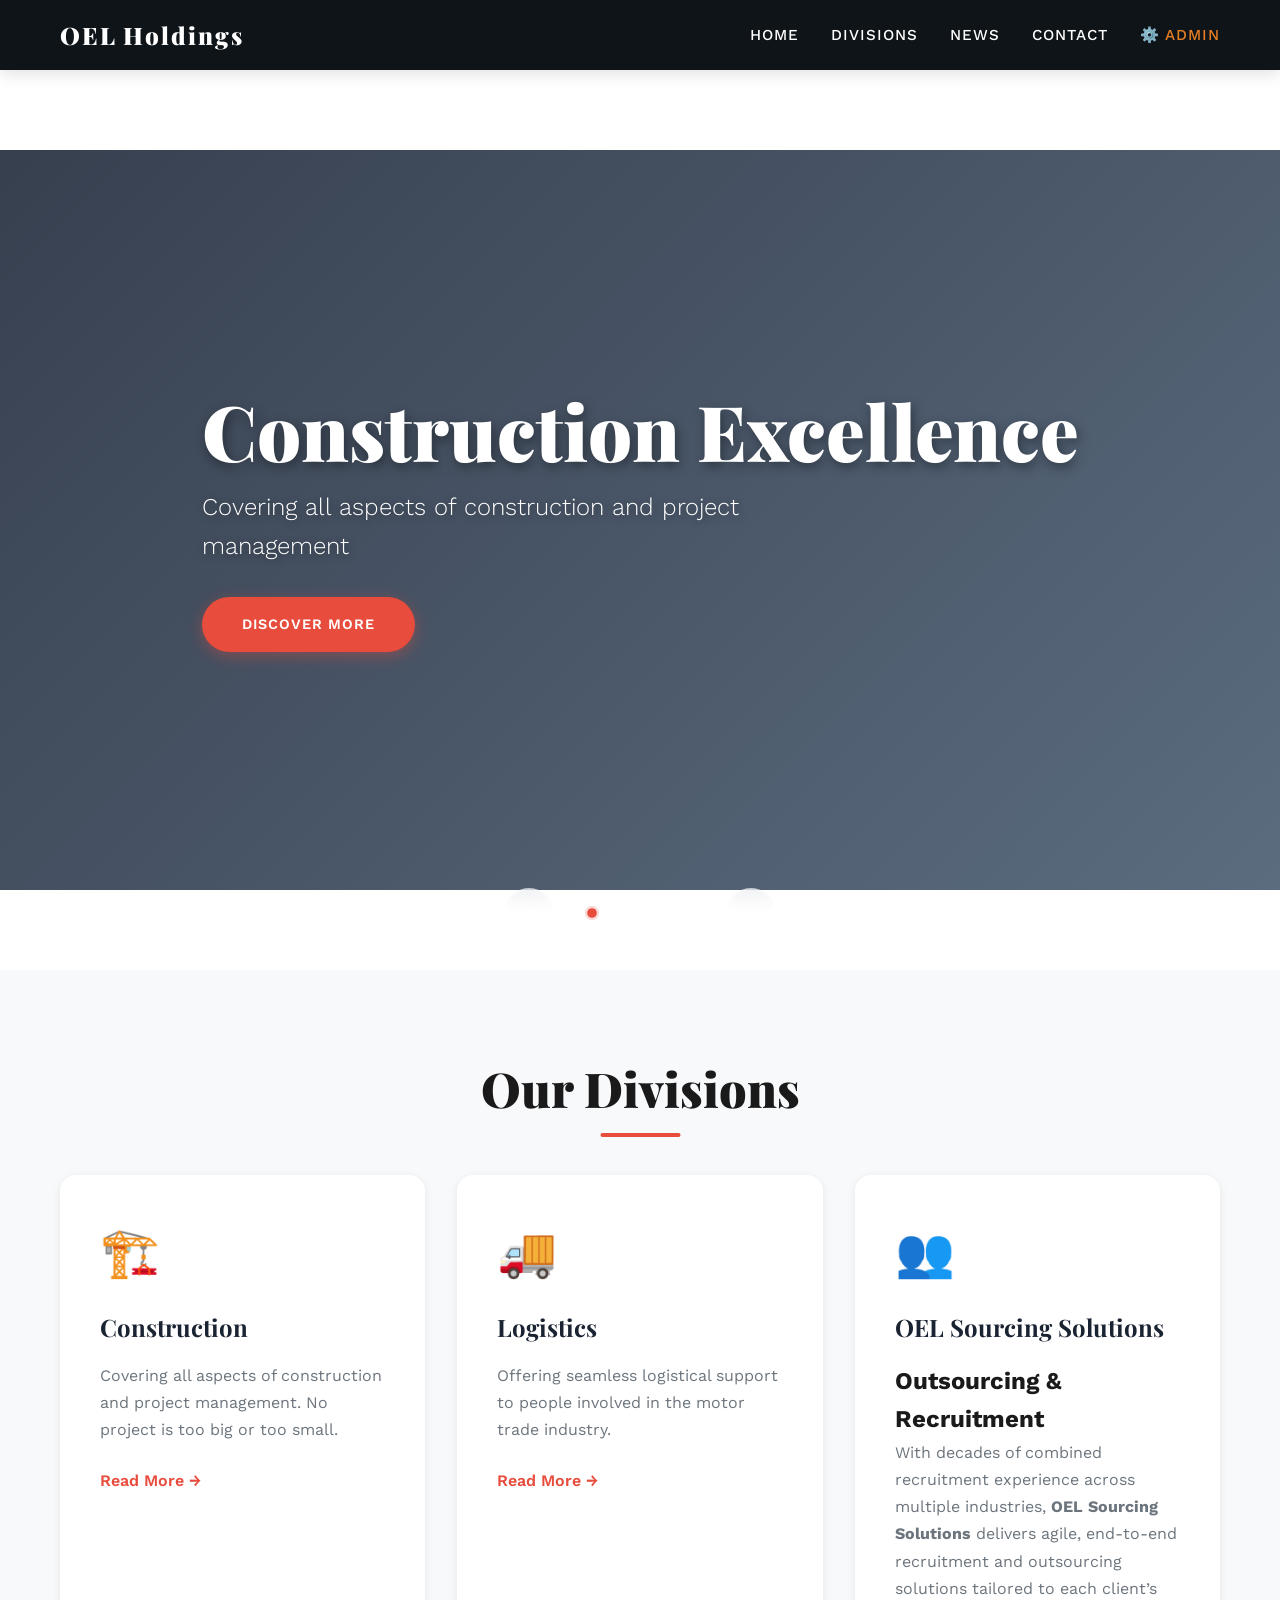
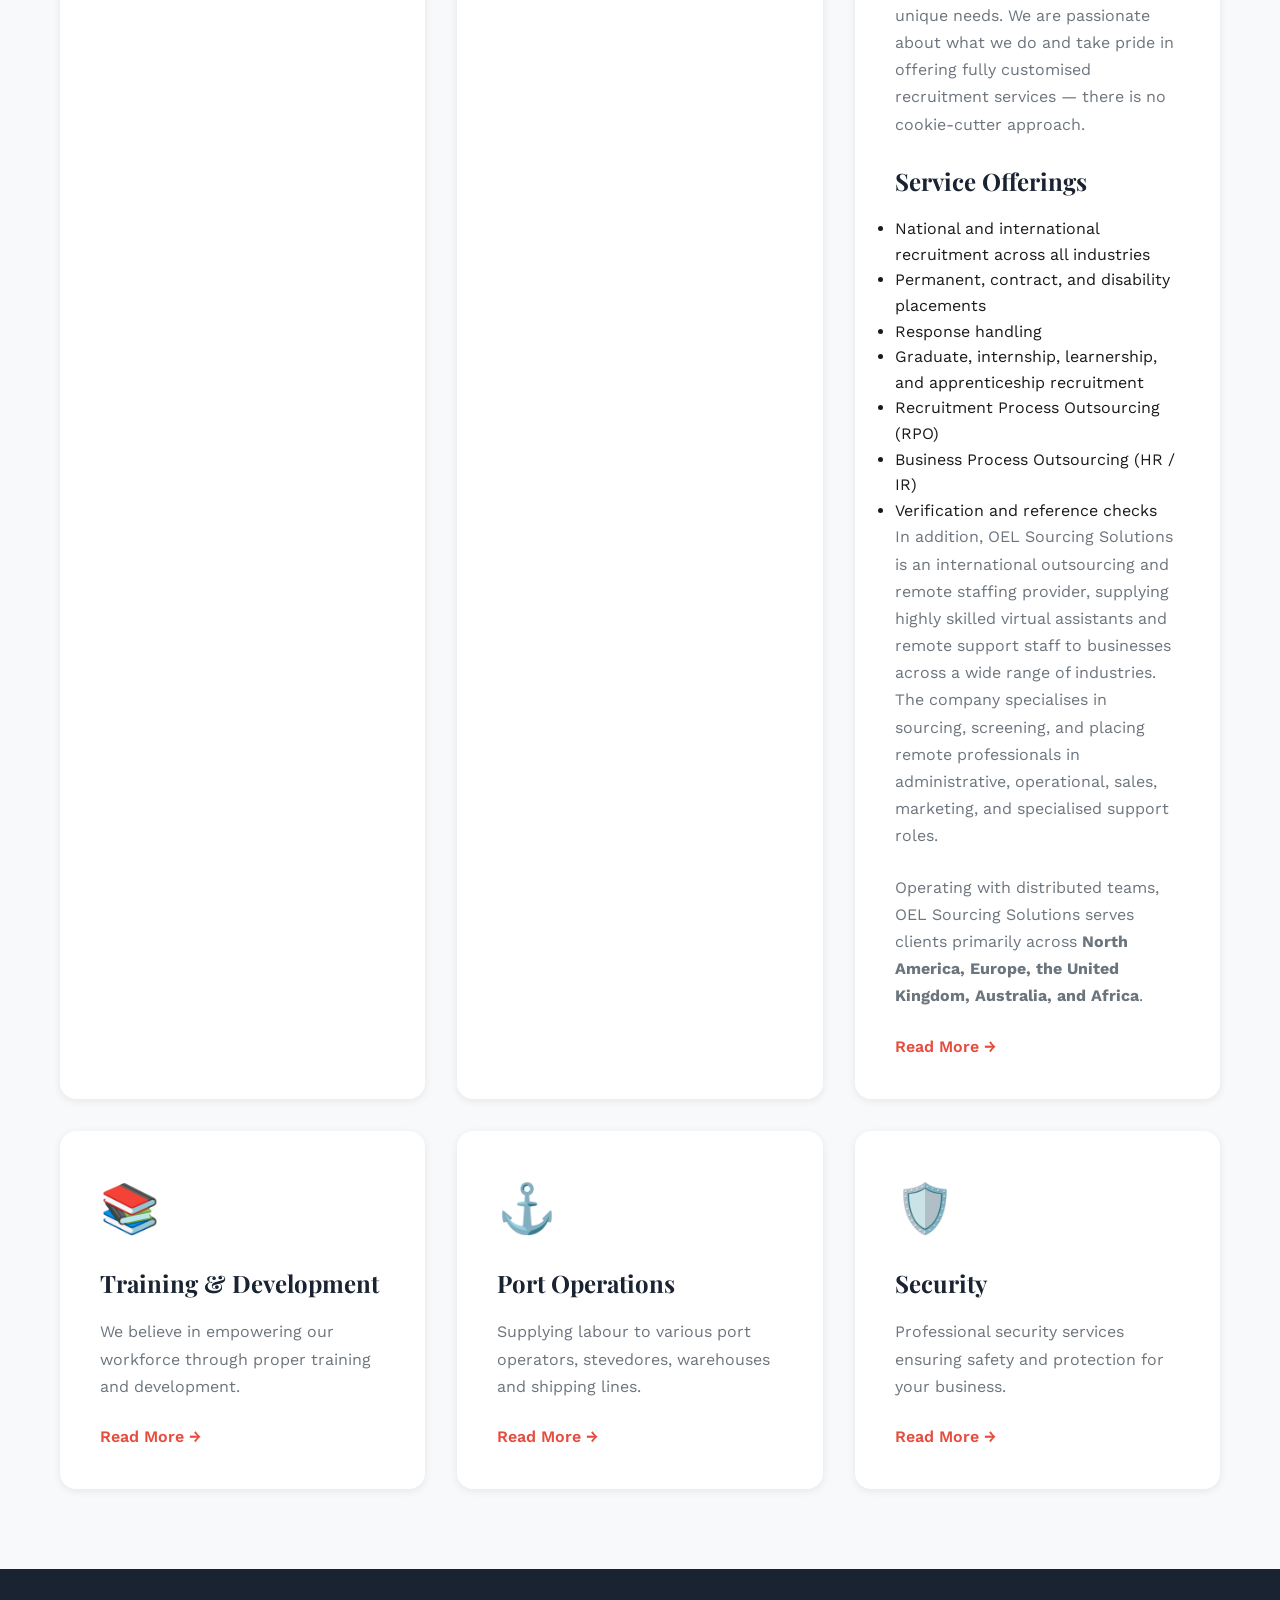
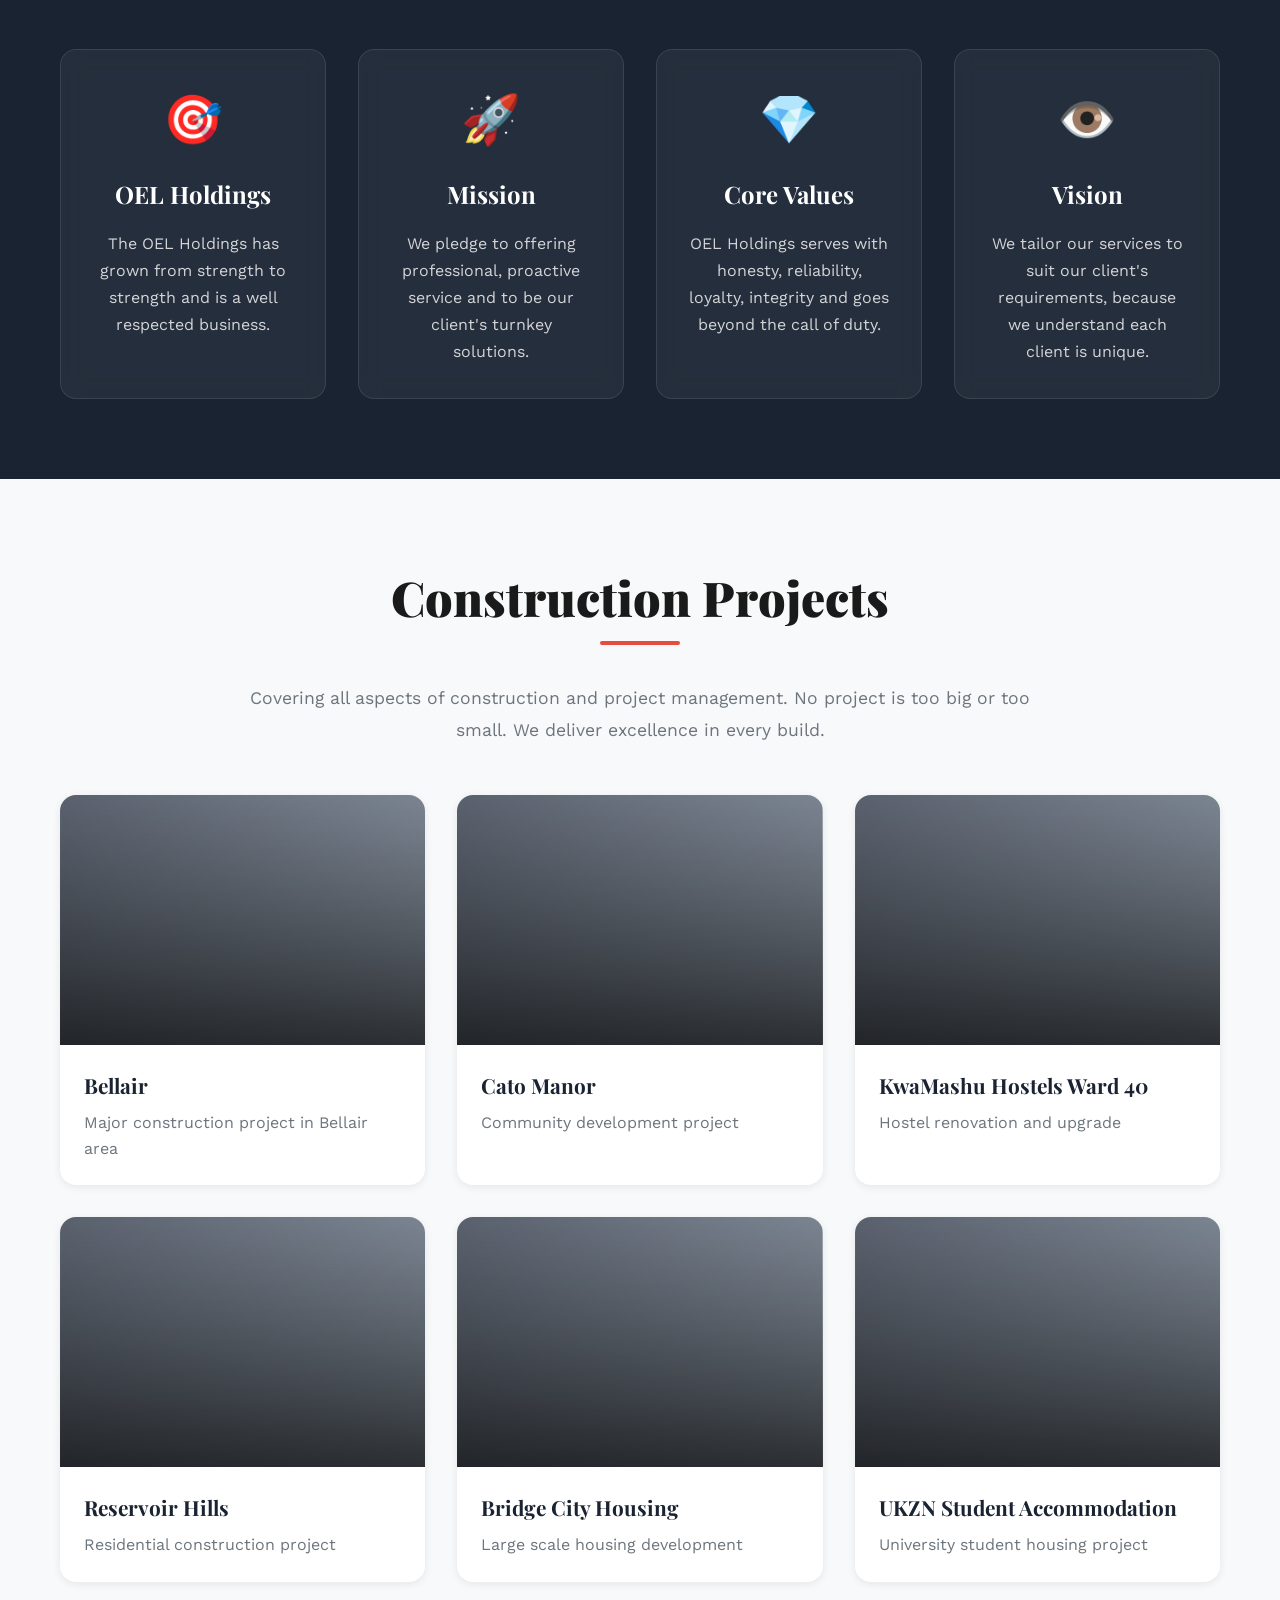
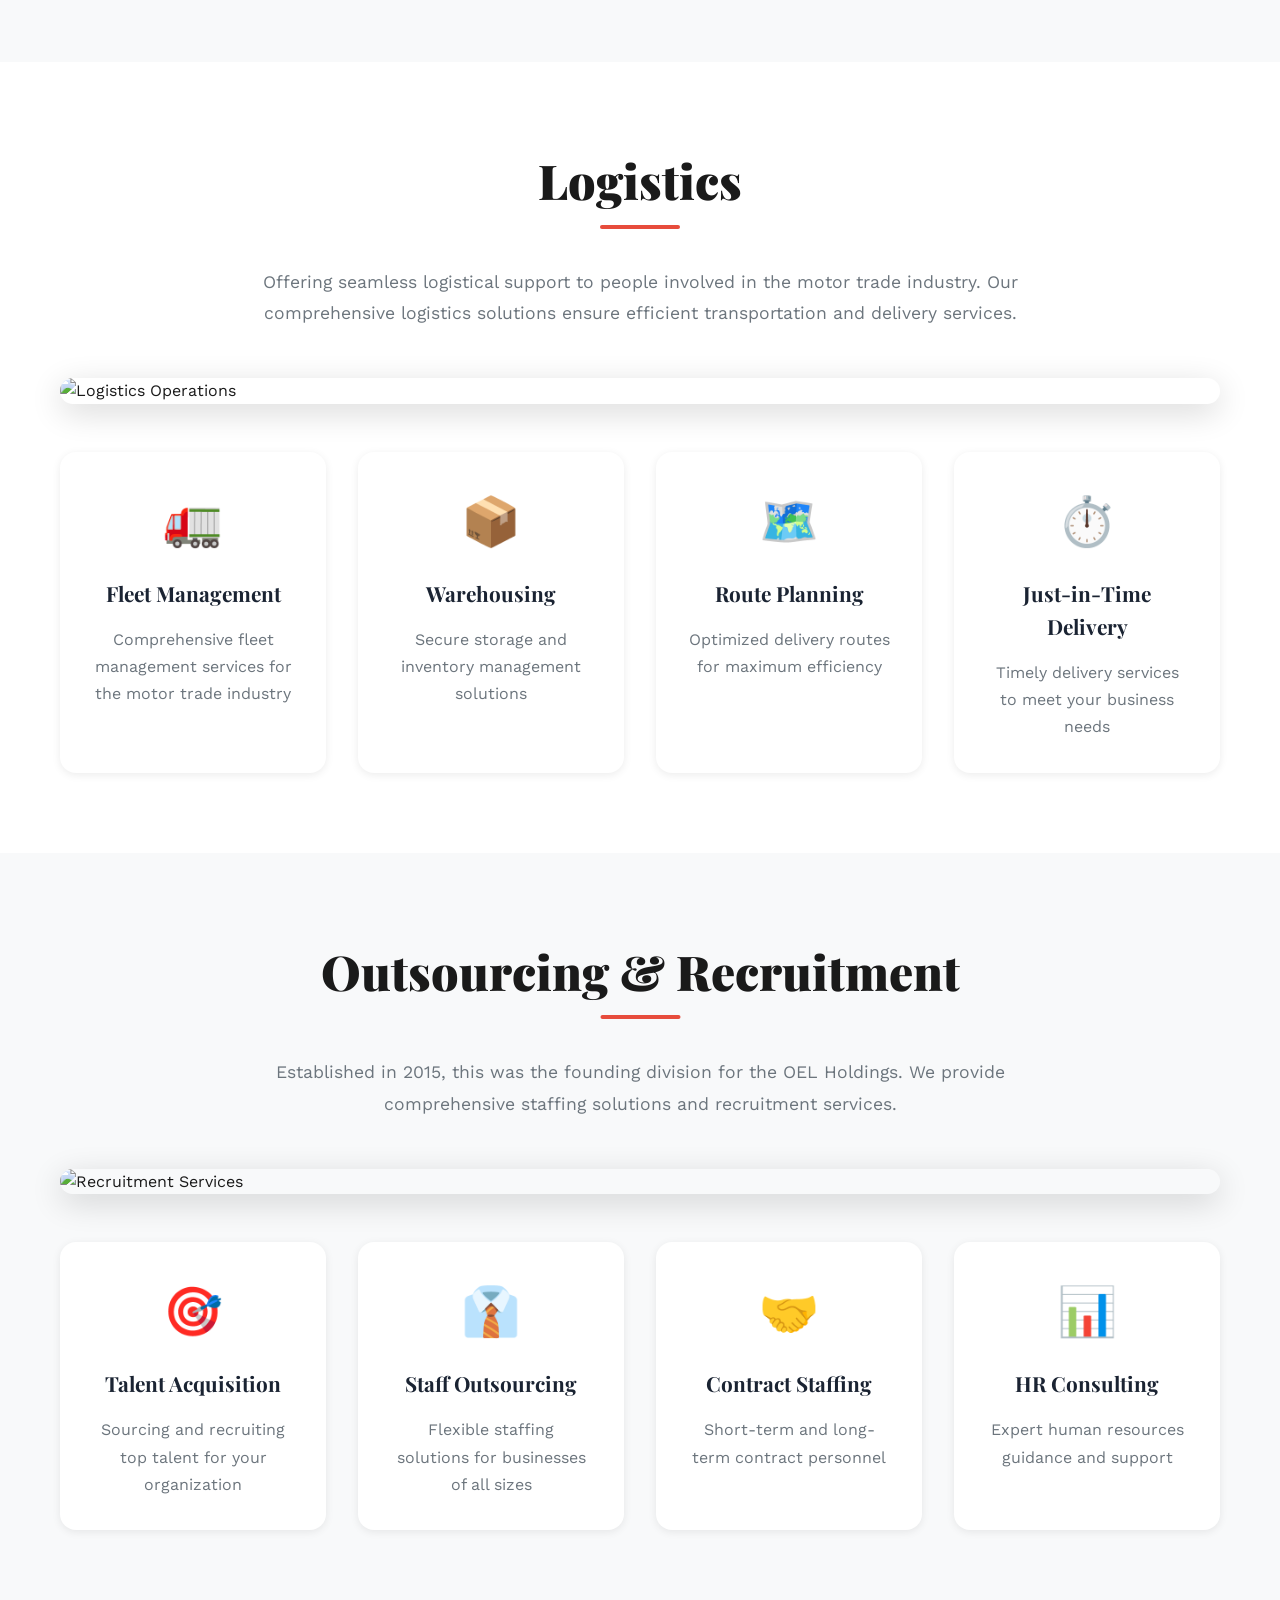
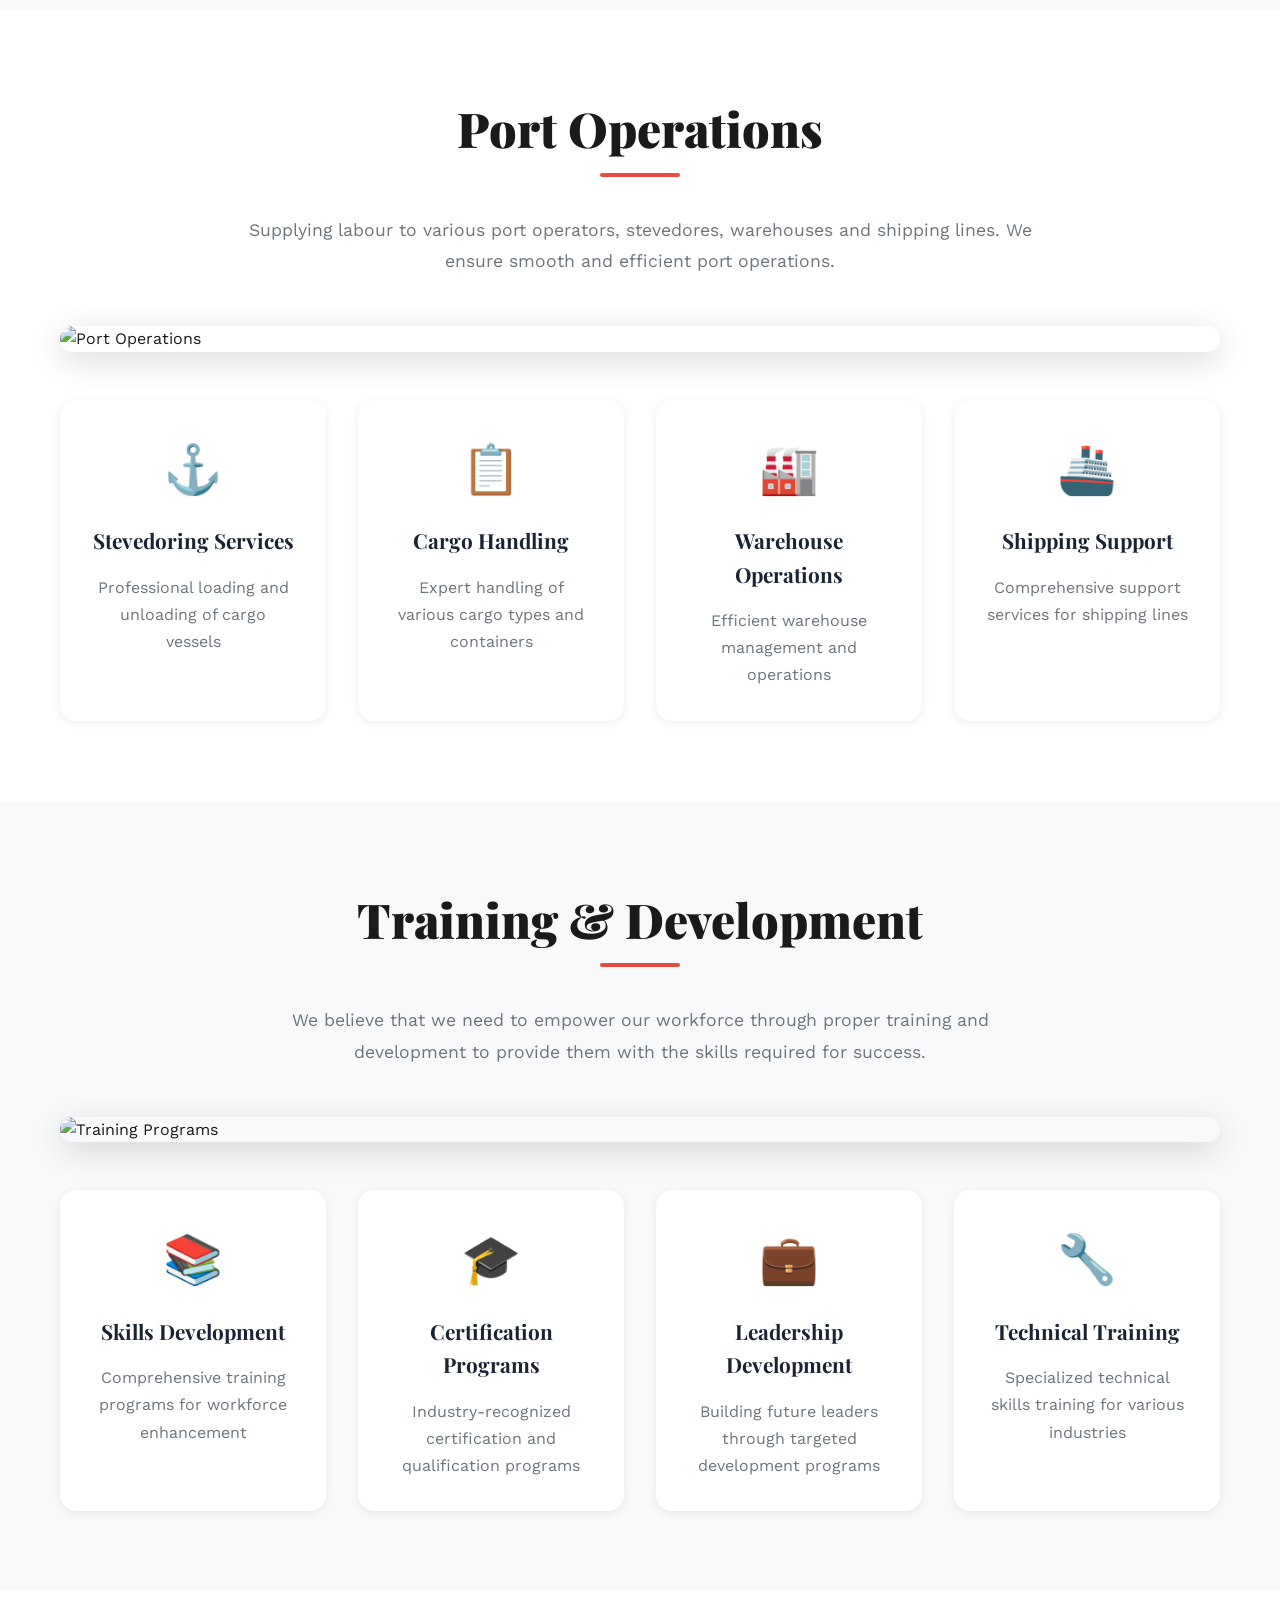
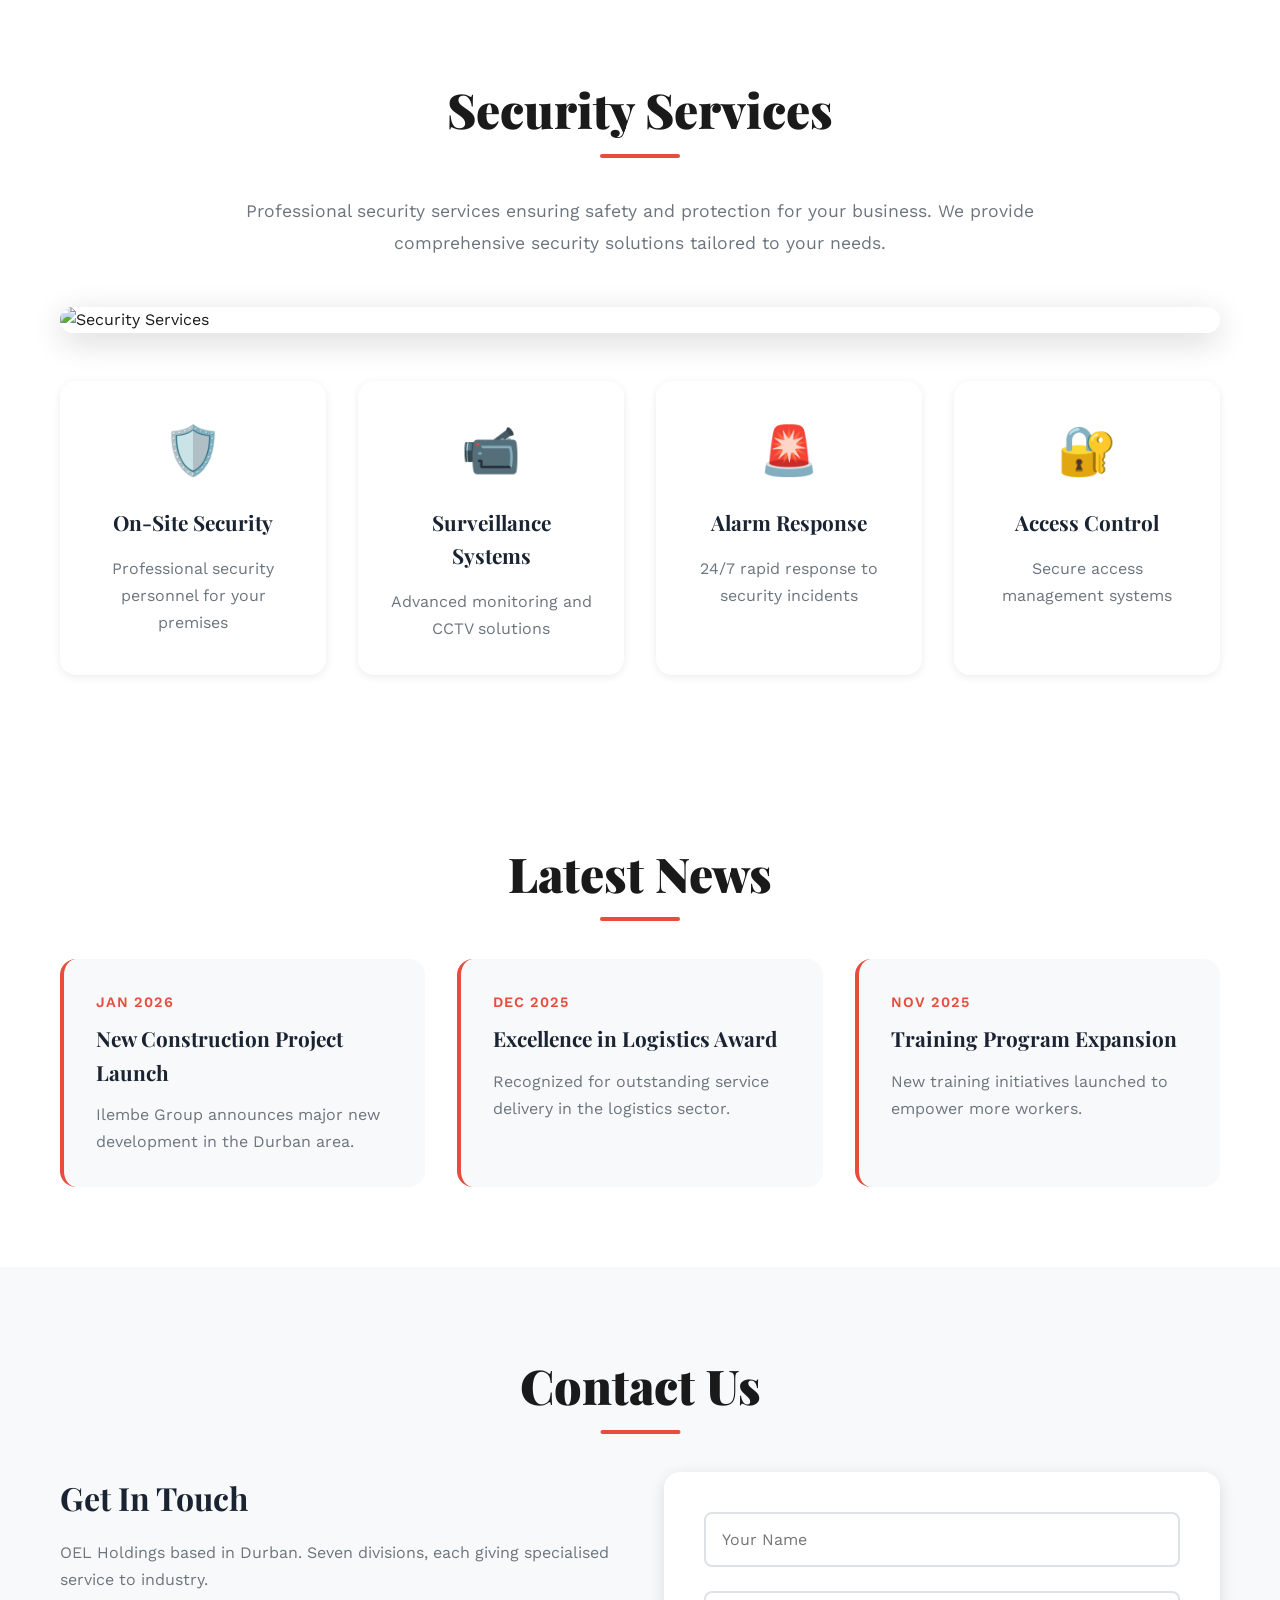
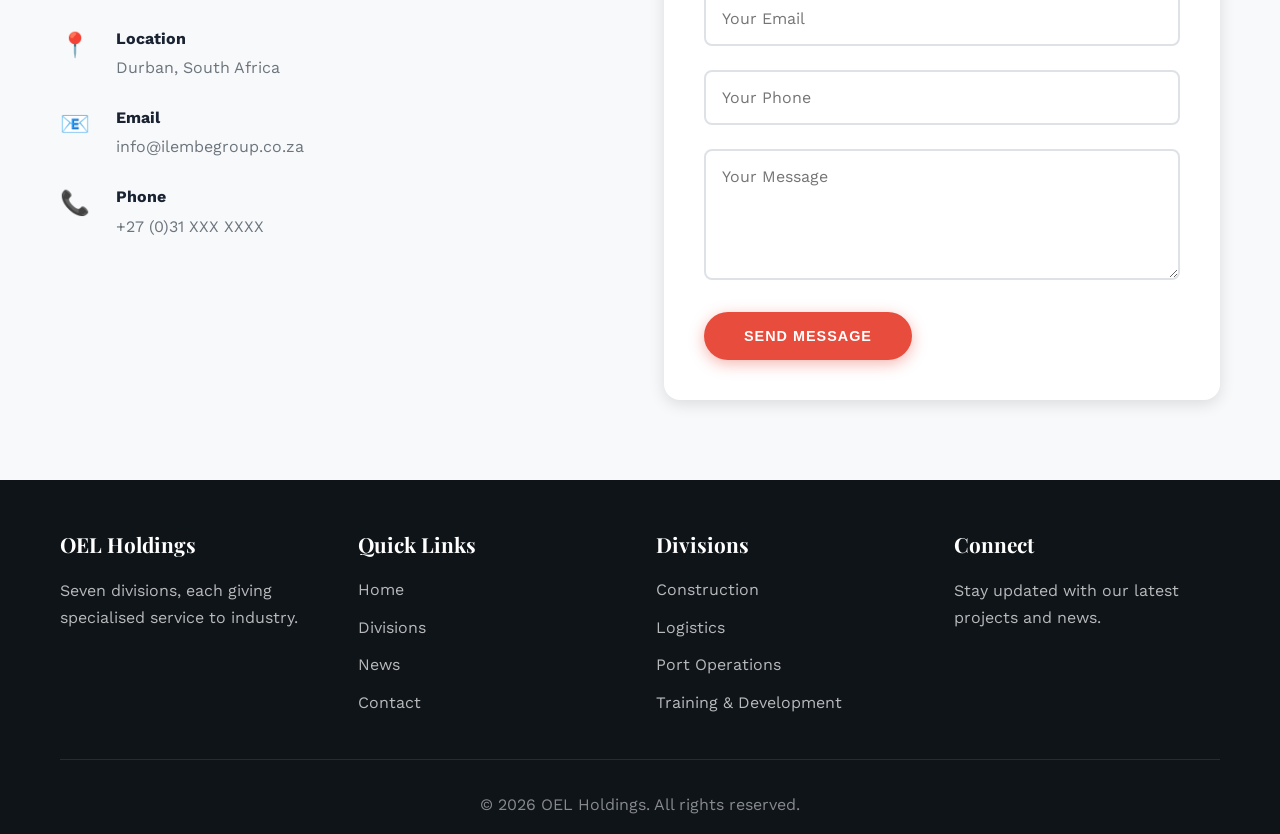
==== index.html @ 9a02918e "changes" ====
<!DOCTYPE html>
<html lang="en">
<head>
    <meta charset="UTF-8">
    <meta name="viewport" content="width=device-width, initial-scale=1.0">
    <title>OEL Holdings - OEL Sourcing Solutions, Logistics & More</title>
    <link rel="stylesheet" href="styles.css">
    <link rel="preconnect" href="https://fonts.googleapis.com">
    <link rel="preconnect" href="https://fonts.gstatic.com" crossorigin>
    <link href="https://fonts.googleapis.com/css2?family=Playfair+Display:wght@700;900&family=Work+Sans:wght@300;400;500;600&display=swap" rel="stylesheet">
</head>
<body>
    <!-- Navigation -->
    <nav class="navbar" id="navbar">
        <div class="container">
            <div class="nav-brand">
                <a href="#home">OEL Holdings</a>
            </div>
            <button class="nav-toggle" id="navToggle" aria-label="Toggle navigation">
                <span></span>
                <span></span>
                <span></span>
            </button>
            <ul class="nav-menu" id="navMenu">
                <li><a href="#home" class="nav-link">Home</a></li>
                <li class="dropdown">
                    <a href="#divisions" class="nav-link">Divisions</a>
                    <ul class="dropdown-menu">
                        <li><a href="#construction">Construction</a></li>
                        <li><a href="#logistics">Logistics</a></li>
                        <li><a href="#outsourcing">OEL Sourcing Solution</a></li>
                        <li><a href="#port-operations">Port Operations</a></li>
                        <li><a href="#training">Training & Development</a></li>
                        <li><a href="#security">Security</a></li>
                    </ul>
                </li>
                <li><a href="#news" class="nav-link">News</a></li>
                <li><a href="#contact" class="nav-link">Contact</a></li>
                <li><a href="#" class="nav-link admin-link" id="adminToggle">⚙️ Admin</a></li>
            </ul>
        </div>
    </nav>

    <!-- Hero Section with Slider -->
    <section class="hero" id="home">
        <div class="hero-slider">
			<div class="hero-slide" style="background: linear-gradient(135deg, rgba(13,71,161,0.85), rgba(21,101,192,0.75)), url('https://images.unsplash.com/photo-1454165804606-c3d57bc86b40?w=1920&q=80') center/cover;">
                <div class="container">
                    <div class="hero-content">
                        <h1 class="hero-title">OEL Sourcing Solutions</h1>
                        <p class="hero-subtitle">Delivers agile, end to end recruitment process</p>
                        <a href="#outsourcing" class="btn btn-primary">Discover More</a>
                    </div>
                </div>
            </div>
            <div class="hero-slide active" style="background: linear-gradient(135deg, rgba(20,30,48,0.85), rgba(36,59,85,0.75)), url('https://images.unsplash.com/photo-1504307651254-35680f356dfd?w=1920&q=80') center/cover;">
                <div class="container">
                    <div class="hero-content">
                        <h1 class="hero-title">Construction Excellence</h1>
                        <p class="hero-subtitle">Covering all aspects of construction and project management</p>
                        <a href="#construction" class="btn btn-primary">Discover More</a>
                    </div>
                </div>
            </div>
            <div class="hero-slide" style="background: linear-gradient(135deg, rgba(183,28,28,0.85), rgba(136,14,79,0.75)), url('https://images.unsplash.com/photo-1494412574643-ff11b0a5c1c3?w=1920&q=80') center/cover;">
                <div class="container">
                    <div class="hero-content">
                        <h1 class="hero-title">Logistics Solutions</h1>
                        <p class="hero-subtitle">Seamless logistical support for the motor trade industry</p>
                        <a href="#logistics" class="btn btn-primary">Discover More</a>
                    </div>
                </div>
            </div>
            <div class="hero-slide" style="background: linear-gradient(135deg, rgba(27,94,32,0.85), rgba(46,125,50,0.75)), url('https://images.unsplash.com/photo-1427504494785-3a9ca7044f45?w=1920&q=80') center/cover;">
                <div class="container">
                    <div class="hero-content">
                        <h1 class="hero-title">Training & Development</h1>
                        <p class="hero-subtitle">Empowering workforce through proper training and development</p>
                        <a href="#training" class="btn btn-primary">Discover More</a>
                    </div>
                </div>
            </div>
            <div class="hero-slide" style="background: linear-gradient(135deg, rgba(230,81,0,0.85), rgba(245,124,0,0.75)), url('https://images.unsplash.com/photo-1566404791232-af9fe0ae8f8b?w=1920&q=80') center/cover;">
                <div class="container">
                    <div class="hero-content">
                        <h1 class="hero-title">Port Operations</h1>
                        <p class="hero-subtitle">Supplying labour to port operators and stevedores</p>
                        <a href="#port-operations" class="btn btn-primary">Discover More</a>
                    </div>
                </div>
            </div>
        </div>
        <div class="slider-controls">
            <button class="slider-btn prev" aria-label="Previous slide">‹</button>
            <div class="slider-dots"></div>
            <button class="slider-btn next" aria-label="Next slide">›</button>
        </div>
    </section>

    <!-- Divisions Section -->
    <section class="divisions" id="divisions">
        <div class="container">
            <h2 class="section-title">Our Divisions</h2>
            <div class="divisions-grid">
                <div class="division-card" data-division="construction">
                    <div class="card-icon">🏗️</div>
                    <h3>Construction</h3>
                    <p>Covering all aspects of construction and project management. No project is too big or too small.</p>
                    <a href="#construction" class="card-link">Read More →</a>
                </div>
                <div class="division-card" data-division="logistics">
                    <div class="card-icon">🚚</div>
                    <h3>Logistics</h3>
                    <p>Offering seamless logistical support to people involved in the motor trade industry.</p>
                    <a href="#logistics" class="card-link">Read More →</a>
                </div>
                <div class="division-card" data-division="outsourcing">
                    <div class="card-icon">👥</div>
                    <h3>OEL Sourcing Solutions</h3>
                    <h2>Outsourcing & Recruitment</h2>
					
					<p>
						With decades of combined recruitment experience across multiple industries,
						<strong>OEL Sourcing Solutions</strong> delivers agile, end-to-end recruitment
						and outsourcing solutions tailored to each client’s unique needs.
						We are passionate about what we do and take pride in offering fully customised
						recruitment services — there is no cookie-cutter approach.
					</p>
					
					<h3>Service Offerings</h3>
					<ul>
						<li>National and international recruitment across all industries</li>
						<li>Permanent, contract, and disability placements</li>
						<li>Response handling</li>
						<li>Graduate, internship, learnership, and apprenticeship recruitment</li>
						<li>Recruitment Process Outsourcing (RPO)</li>
						<li>Business Process Outsourcing (HR / IR)</li>
						<li>Verification and reference checks</li>
					</ul>
					
					<p>
						In addition, OEL Sourcing Solutions is an international outsourcing and remote
						staffing provider, supplying highly skilled virtual assistants and remote
						support staff to businesses across a wide range of industries.
						The company specialises in sourcing, screening, and placing remote professionals
						in administrative, operational, sales, marketing, and specialised support roles.
					</p>
					
					<p>
						Operating with distributed teams, OEL Sourcing Solutions serves clients primarily
						across <strong>North America, Europe, the United Kingdom, Australia, and Africa</strong>.
					</p>
                    <a href="#outsourcing" class="card-link">Read More →</a>
                </div>
                <div class="division-card" data-division="training">
                    <div class="card-icon">📚</div>
                    <h3>Training & Development</h3>
                    <p>We believe in empowering our workforce through proper training and development.</p>
                    <a href="#training" class="card-link">Read More →</a>
                </div>
                <div class="division-card" data-division="port">
                    <div class="card-icon">⚓</div>
                    <h3>Port Operations</h3>
                    <p>Supplying labour to various port operators, stevedores, warehouses and shipping lines.</p>
                    <a href="#port-operations" class="card-link">Read More →</a>
                </div>
                <div class="division-card" data-division="security">
                    <div class="card-icon">🛡️</div>
                    <h3>Security</h3>
                    <p>Professional security services ensuring safety and protection for your business.</p>
                    <a href="#security" class="card-link">Read More →</a>
                </div>
            </div>
        </div>
    </section>

    <!-- About Section -->
    <section class="about">
        <div class="container">
            <div class="about-grid">
                <div class="about-card">
                    <div class="about-icon">🎯</div>
                    <h3>OEL Holdings</h3>
                    <p>The OEL Holdings has grown from strength to strength and is a well respected business.</p>
                </div>
                <div class="about-card">
                    <div class="about-icon">🚀</div>
                    <h3>Mission</h3>
                    <p>We pledge to offering professional, proactive service and to be our client's turnkey solutions.</p>
                </div>
                <div class="about-card">
                    <div class="about-icon">💎</div>
                    <h3>Core Values</h3>
                    <p>OEL Holdings serves with honesty, reliability, loyalty, integrity and goes beyond the call of duty.</p>
                </div>
                <div class="about-card">
                    <div class="about-icon">👁️</div>
                    <h3>Vision</h3>
                    <p>We tailor our services to suit our client's requirements, because we understand each client is unique.</p>
                </div>
            </div>
        </div>
    </section>

    <!-- Construction Projects Section -->
    <section class="projects" id="construction">
        <div class="container">
            <h2 class="section-title">Construction Projects</h2>
            <div class="division-intro">
                <p>Covering all aspects of construction and project management. No project is too big or too small. We deliver excellence in every build.</p>
            </div>
            <div class="projects-grid">
                <div class="project-card">
                    <div class="project-image" style="background: linear-gradient(135deg, rgba(20,30,48,0.7), rgba(36,59,85,0.5)), url('https://images.unsplash.com/photo-1541888946425-d81bb19240f5?w=800&q=80') center/cover;"></div>
                    <div class="project-info">
                        <h3>Bellair</h3>
                        <p>Major construction project in Bellair area</p>
                    </div>
                </div>
                <div class="project-card">
                    <div class="project-image" style="background: linear-gradient(135deg, rgba(20,30,48,0.7), rgba(36,59,85,0.5)), url('https://images.unsplash.com/photo-1503387762-592deb58ef4e?w=800&q=80') center/cover;"></div>
                    <div class="project-info">
                        <h3>Cato Manor</h3>
                        <p>Community development project</p>
                    </div>
                </div>
                <div class="project-card">
                    <div class="project-image" style="background: linear-gradient(135deg, rgba(20,30,48,0.7), rgba(36,59,85,0.5)), url('https://images.unsplash.com/photo-1590856029826-c7a73142bbf1?w=800&q=80') center/cover;"></div>
                    <div class="project-info">
                        <h3>KwaMashu Hostels Ward 40</h3>
                        <p>Hostel renovation and upgrade</p>
                    </div>
                </div>
                <div class="project-card">
                    <div class="project-image" style="background: linear-gradient(135deg, rgba(20,30,48,0.7), rgba(36,59,85,0.5)), url('https://images.unsplash.com/photo-1486406146926-c627a92ad1ab?w=800&q=80') center/cover;"></div>
                    <div class="project-info">
                        <h3>Reservoir Hills</h3>
                        <p>Residential construction project</p>
                    </div>
                </div>
                <div class="project-card">
                    <div class="project-image" style="background: linear-gradient(135deg, rgba(20,30,48,0.7), rgba(36,59,85,0.5)), url('https://images.unsplash.com/photo-1545324418-cc1a3fa10c00?w=800&q=80') center/cover;"></div>
                    <div class="project-info">
                        <h3>Bridge City Housing</h3>
                        <p>Large scale housing development</p>
                    </div>
                </div>
                <div class="project-card">
                    <div class="project-image" style="background: linear-gradient(135deg, rgba(20,30,48,0.7), rgba(36,59,85,0.5)), url('https://images.unsplash.com/photo-1582407947304-fd86f028f716?w=800&q=80') center/cover;"></div>
                    <div class="project-info">
                        <h3>UKZN Student Accommodation</h3>
                        <p>University student housing project</p>
                    </div>
                </div>
            </div>
        </div>
    </section>

    <!-- Logistics Section -->
    <section class="division-detail" id="logistics">
        <div class="container">
            <h2 class="section-title">Logistics</h2>
            <div class="division-intro">
                <p>Offering seamless logistical support to people involved in the motor trade industry. Our comprehensive logistics solutions ensure efficient transportation and delivery services.</p>
            </div>
            <div class="feature-image">
                <img src="https://images.unsplash.com/photo-1586528116311-ad8dd3c8310d?w=1200&q=80" alt="Logistics Operations">
            </div>
            <div class="services-grid">
                <div class="service-card">
                    <div class="service-icon">🚛</div>
                    <h3>Fleet Management</h3>
                    <p>Comprehensive fleet management services for the motor trade industry</p>
                </div>
                <div class="service-card">
                    <div class="service-icon">📦</div>
                    <h3>Warehousing</h3>
                    <p>Secure storage and inventory management solutions</p>
                </div>
                <div class="service-card">
                    <div class="service-icon">🗺️</div>
                    <h3>Route Planning</h3>
                    <p>Optimized delivery routes for maximum efficiency</p>
                </div>
                <div class="service-card">
                    <div class="service-icon">⏱️</div>
                    <h3>Just-in-Time Delivery</h3>
                    <p>Timely delivery services to meet your business needs</p>
                </div>
            </div>
        </div>
    </section>

    <!-- Outsourcing & Recruitment Section -->
    <section class="division-detail alt-bg" id="outsourcing">
        <div class="container">
            <h2 class="section-title">Outsourcing & Recruitment</h2>
            <div class="division-intro">
                <p>Established in 2015, this was the founding division for the OEL Holdings. We provide comprehensive staffing solutions and recruitment services.</p>
            </div>
            <div class="feature-image">
                <img src="https://images.unsplash.com/photo-1521791136064-7986c2920216?w=1200&q=80" alt="Recruitment Services">
            </div>
            <div class="services-grid">
                <div class="service-card">
                    <div class="service-icon">🎯</div>
                    <h3>Talent Acquisition</h3>
                    <p>Sourcing and recruiting top talent for your organization</p>
                </div>
                <div class="service-card">
                    <div class="service-icon">👔</div>
                    <h3>Staff Outsourcing</h3>
                    <p>Flexible staffing solutions for businesses of all sizes</p>
                </div>
                <div class="service-card">
                    <div class="service-icon">🤝</div>
                    <h3>Contract Staffing</h3>
                    <p>Short-term and long-term contract personnel</p>
                </div>
                <div class="service-card">
                    <div class="service-icon">📊</div>
                    <h3>HR Consulting</h3>
                    <p>Expert human resources guidance and support</p>
                </div>
            </div>
        </div>
    </section>

    <!-- Port Operations Section -->
    <section class="division-detail" id="port-operations">
        <div class="container">
            <h2 class="section-title">Port Operations</h2>
            <div class="division-intro">
                <p>Supplying labour to various port operators, stevedores, warehouses and shipping lines. We ensure smooth and efficient port operations.</p>
            </div>
            <div class="feature-image">
                <img src="https://images.unsplash.com/photo-1578575437130-527eed3abbec?w=1200&q=80" alt="Port Operations">
            </div>
            <div class="services-grid">
                <div class="service-card">
                    <div class="service-icon">⚓</div>
                    <h3>Stevedoring Services</h3>
                    <p>Professional loading and unloading of cargo vessels</p>
                </div>
                <div class="service-card">
                    <div class="service-icon">📋</div>
                    <h3>Cargo Handling</h3>
                    <p>Expert handling of various cargo types and containers</p>
                </div>
                <div class="service-card">
                    <div class="service-icon">🏭</div>
                    <h3>Warehouse Operations</h3>
                    <p>Efficient warehouse management and operations</p>
                </div>
                <div class="service-card">
                    <div class="service-icon">🚢</div>
                    <h3>Shipping Support</h3>
                    <p>Comprehensive support services for shipping lines</p>
                </div>
            </div>
        </div>
    </section>

    <!-- Training & Development Section -->
    <section class="division-detail alt-bg" id="training">
        <div class="container">
            <h2 class="section-title">Training & Development</h2>
            <div class="division-intro">
                <p>We believe that we need to empower our workforce through proper training and development to provide them with the skills required for success.</p>
            </div>
            <div class="feature-image">
                <img src="https://images.unsplash.com/photo-1524178232363-1fb2b075b655?w=1200&q=80" alt="Training Programs">
            </div>
            <div class="services-grid">
                <div class="service-card">
                    <div class="service-icon">📚</div>
                    <h3>Skills Development</h3>
                    <p>Comprehensive training programs for workforce enhancement</p>
                </div>
                <div class="service-card">
                    <div class="service-icon">🎓</div>
                    <h3>Certification Programs</h3>
                    <p>Industry-recognized certification and qualification programs</p>
                </div>
                <div class="service-card">
                    <div class="service-icon">💼</div>
                    <h3>Leadership Development</h3>
                    <p>Building future leaders through targeted development programs</p>
                </div>
                <div class="service-card">
                    <div class="service-icon">🔧</div>
                    <h3>Technical Training</h3>
                    <p>Specialized technical skills training for various industries</p>
                </div>
            </div>
        </div>
    </section>

    <!-- Security Section -->
    <section class="division-detail" id="security">
        <div class="container">
            <h2 class="section-title">Security Services</h2>
            <div class="division-intro">
                <p>Professional security services ensuring safety and protection for your business. We provide comprehensive security solutions tailored to your needs.</p>
            </div>
            <div class="feature-image">
                <img src="https://images.unsplash.com/photo-1557804506-669a67965ba0?w=1200&q=80" alt="Security Services">
            </div>
            <div class="services-grid">
                <div class="service-card">
                    <div class="service-icon">🛡️</div>
                    <h3>On-Site Security</h3>
                    <p>Professional security personnel for your premises</p>
                </div>
                <div class="service-card">
                    <div class="service-icon">📹</div>
                    <h3>Surveillance Systems</h3>
                    <p>Advanced monitoring and CCTV solutions</p>
                </div>
                <div class="service-card">
                    <div class="service-icon">🚨</div>
                    <h3>Alarm Response</h3>
                    <p>24/7 rapid response to security incidents</p>
                </div>
                <div class="service-card">
                    <div class="service-icon">🔐</div>
                    <h3>Access Control</h3>
                    <p>Secure access management systems</p>
                </div>
            </div>
        </div>
    </section>


    <!-- News Section -->
    <section class="news" id="news">
        <div class="container">
            <h2 class="section-title">Latest News</h2>
            <div class="news-grid">
                <div class="news-card">
                    <div class="news-date">Jan 2026</div>
                    <h3>New Construction Project Launch</h3>
                    <p>OEL Holdings announces major new development in the Durban area.</p>
                </div>
                <div class="news-card">
                    <div class="news-date">Dec 2025</div>
                    <h3>Excellence in Logistics Award</h3>
                    <p>Recognized for outstanding service delivery in the logistics sector.</p>
                </div>
                <div class="news-card">
                    <div class="news-date">Nov 2025</div>
                    <h3>Training Program Expansion</h3>
                    <p>New training initiatives launched to empower more workers.</p>
                </div>
            </div>
        </div>
    </section>

    <!-- Contact Section -->
    <section class="contact" id="contact">
        <div class="container">
            <h2 class="section-title">Contact Us</h2>
            <div class="contact-grid">
                <div class="contact-info">
                    <h3>Get In Touch</h3>
                    <p>OEL Holdings based in Durban. Seven divisions, each giving specialised service to industry.</p>
                    <div class="contact-details">
                        <div class="contact-item">
                            <span class="contact-icon">📍</span>
                            <div>
                                <strong>Location</strong>
                                <p>Durban, South Africa</p>
                            </div>
                        </div>
                        <div class="contact-item">
                            <span class="contact-icon">📧</span>
                            <div>
                                <strong>Email</strong>
                                <p>info@oelholdings.co.za</p>
                            </div>
                        </div>
                        <div class="contact-item">
                            <span class="contact-icon">📞</span>
                            <div>
                                <strong>Phone</strong>
                                <p>+27 (0)31 XXX XXXX</p>
                            </div>
                        </div>
                    </div>
                </div>
                <div class="contact-form">
                    <form id="contactForm">
                        <div class="form-group">
                            <input type="text" placeholder="Your Name" required>
                        </div>
                        <div class="form-group">
                            <input type="email" placeholder="Your Email" required>
                        </div>
                        <div class="form-group">
                            <input type="tel" placeholder="Your Phone">
                        </div>
                        <div class="form-group">
                            <textarea placeholder="Your Message" rows="5" required></textarea>
                        </div>
                        <button type="submit" class="btn btn-primary">Send Message</button>
                    </form>
                </div>
            </div>
        </div>
    </section>

    <!-- Login Modal -->
    <div class="login-modal" id="loginModal">
        <div class="login-container">
            <div class="login-header">
                <h2>🔐 Admin Login</h2>
                <button class="close-login" id="closeLogin">&times;</button>
            </div>
            <div class="login-content">
                <p>Please enter your credentials to access the admin panel</p>
                <div class="login-form">
                    <div class="form-group">
                        <label for="adminUsername">Username</label>
                        <input type="text" id="adminUsername" placeholder="Enter username" class="admin-input">
                    </div>
                    <div class="form-group">
                        <label for="adminPassword">Password</label>
                        <input type="password" id="adminPassword" placeholder="Enter password" class="admin-input">
                    </div>
                    <div class="login-error" id="loginError"></div>
                    <button class="btn btn-primary" id="loginBtn">Login</button>
                    <button class="btn-text" id="logoutBtn" style="display: none;">Logout</button>
                </div>
                <div class="login-info">
                    <small>💡 Default credentials:</small>
                    <small>Username: <strong>admin</strong></small>
                    <small>Password: <strong>ilembe2026</strong></small>
                    <small style="margin-top: 10px; color: var(--accent-color);">⚠️ Change these credentials in the script!</small>
                </div>
            </div>
        </div>
    </div>

    <!-- Admin CMS Panel -->
    <div class="admin-panel" id="adminPanel">
        <div class="admin-container">
            <div class="admin-header">
                <h2>⚙️ Content Management System</h2>
                <button class="close-admin" id="closeAdmin">&times;</button>
            </div>
            
            <div class="admin-tabs">
                <button class="admin-tab active" data-tab="news">News</button>
                <button class="admin-tab" data-tab="projects">Projects</button>
                <button class="admin-tab" data-tab="services">Services</button>
                <button class="admin-tab" data-tab="contact">Contact Info</button>
                <button class="admin-tab" data-tab="security">Security</button>
            </div>

            <!-- News Management -->
            <div class="admin-content active" id="news-content">
                <h3>Manage News Articles</h3>
                <div class="admin-form">
                    <input type="text" id="newsTitle" placeholder="News Title" class="admin-input">
                    <input type="text" id="newsDate" placeholder="Date (e.g., Feb 2026)" class="admin-input">
                    <textarea id="newsDescription" placeholder="News Description" class="admin-textarea"></textarea>
                    <button class="btn btn-primary" id="addNews">Add News</button>
                </div>
                <div class="admin-list" id="newsList"></div>
            </div>

            <!-- Projects Management -->
            <div class="admin-content" id="projects-content">
                <h3>Manage Construction Projects</h3>
                <div class="admin-form">
                    <input type="text" id="projectTitle" placeholder="Project Title" class="admin-input">
                    <textarea id="projectDescription" placeholder="Project Description" class="admin-textarea"></textarea>
                    <input type="text" id="projectImage" placeholder="Image URL (optional)" class="admin-input">
                    <button class="btn btn-primary" id="addProject">Add Project</button>
                </div>
                <div class="admin-list" id="projectsList"></div>
            </div>

            <!-- Services Management -->
            <div class="admin-content" id="services-content">
                <h3>Manage Services</h3>
                <div class="admin-form">
                    <select id="serviceDivision" class="admin-input">
                        <option value="">Select Division</option>
                        <option value="logistics">Logistics</option>
                        <option value="outsourcing">Outsourcing & Recruitment</option>
                        <option value="port-operations">Port Operations</option>
                        <option value="training">Training & Development</option>
                        <option value="security">Security</option>
                    </select>
                    <input type="text" id="serviceIcon" placeholder="Service Icon (emoji)" class="admin-input">
                    <input type="text" id="serviceTitle" placeholder="Service Title" class="admin-input">
                    <textarea id="serviceDescription" placeholder="Service Description" class="admin-textarea"></textarea>
                    <button class="btn btn-primary" id="addService">Add Service</button>
                </div>
                <div class="admin-list" id="servicesList"></div>
            </div>

            <!-- Contact Info Management -->
            <div class="admin-content" id="contact-content">
                <h3>Update Contact Information</h3>
                <div class="admin-form">
                    <input type="text" id="contactLocation" placeholder="Location" class="admin-input">
                    <input type="email" id="contactEmail" placeholder="Email" class="admin-input">
                    <input type="tel" id="contactPhone" placeholder="Phone" class="admin-input">
                    <button class="btn btn-primary" id="updateContact">Update Contact Info</button>
                </div>
            </div>

            <!-- Security Settings -->
            <div class="admin-content" id="security-content">
                <h3>🔐 Security Settings</h3>
                <div class="security-warning">
                    <strong>⚠️ Important:</strong> Keep your credentials safe and change them regularly. Never share your admin password with anyone.
                </div>
                <div class="admin-form">
                    <h4>Change Username</h4>
                    <input type="text" id="newUsername" placeholder="New Username" class="admin-input">
                    <button class="btn btn-primary" id="changeUsername">Update Username</button>
                </div>
                <div class="admin-form">
                    <h4>Change Password</h4>
                    <input type="password" id="currentPassword" placeholder="Current Password" class="admin-input">
                    <input type="password" id="newPassword" placeholder="New Password" class="admin-input">
                    <input type="password" id="confirmPassword" placeholder="Confirm New Password" class="admin-input">
                    <button class="btn btn-primary" id="changePassword">Update Password</button>
                </div>
                <div class="admin-form">
                    <h4>Current Session</h4>
                    <p style="color: var(--text-gray); margin-bottom: 1rem;">You are currently logged in. Click below to logout.</p>
                    <button class="btn btn-secondary" id="logoutBtnAdmin" style="background: var(--text-gray);">Logout</button>
                </div>
            </div>
        </div>
    </div>

    <!-- Footer -->
    <footer class="footer">
        <div class="container">
            <div class="footer-grid">
                <div class="footer-col">
                    <h4>OEL Holdings</h4>
                    <p>Seven divisions, each giving specialised service to industry.</p>
                </div>
                <div class="footer-col">
                    <h4>Quick Links</h4>
                    <ul>
                        <li><a href="#home">Home</a></li>
                        <li><a href="#divisions">Divisions</a></li>
                        <li><a href="#news">News</a></li>
                        <li><a href="#contact">Contact</a></li>
                    </ul>
                </div>
                <div class="footer-col">
                    <h4>Divisions</h4>
                    <ul>
                        <li><a href="#construction">Construction</a></li>
                        <li><a href="#logistics">Logistics</a></li>
                        <li><a href="#port-operations">Port Operations</a></li>
                        <li><a href="#training">Training & Development</a></li>
                    </ul>
                </div>
                <div class="footer-col">
                    <h4>Connect</h4>
                    <p>Stay updated with our latest projects and news.</p>
                </div>
            </div>
            <div class="footer-bottom">
                <p>&copy; 2026 OEL Holdings. All rights reserved.</p>
            </div>
        </div>
    </footer>

    <script src="script.js"></script>
</body>
</html>
---- styles.css ----
:root {
    --primary-color: #1a2332;
    --secondary-color: #2c3e50;
    --accent-color: #e74c3c;
    --accent-blue: #3498db;
    --accent-green: #27ae60;
    --accent-orange: #e67e22;
    --text-dark: #1a1a1a;
    --text-light: #ffffff;
    --text-gray: #6c757d;
    --bg-light: #f8f9fa;
    --bg-dark: #0f1419;
    --border-color: #dee2e6;
    --shadow-sm: 0 2px 8px rgba(0,0,0,0.08);
    --shadow-md: 0 4px 16px rgba(0,0,0,0.12);
    --shadow-lg: 0 8px 32px rgba(0,0,0,0.16);
    --transition: all 0.3s cubic-bezier(0.4, 0, 0.2, 1);
}

* {
    margin: 0;
    padding: 0;
    box-sizing: border-box;
}

html {
    scroll-behavior: smooth;
}

body {
    font-family: 'Work Sans', -apple-system, BlinkMacSystemFont, sans-serif;
    color: var(--text-dark);
    line-height: 1.6;
    overflow-x: hidden;
}

.container {
    max-width: 1200px;
    margin: 0 auto;
    padding: 0 20px;
}

/* Navigation */
.navbar {
    position: fixed;
    top: 0;
    left: 0;
    right: 0;
    background: var(--bg-dark);
    z-index: 1000;
    transition: var(--transition);
    box-shadow: var(--shadow-md);
}

.navbar .container {
    display: flex;
    justify-content: space-between;
    align-items: center;
    padding: 1rem 20px;
}

.nav-brand a {
    font-family: 'Playfair Display', serif;
    font-size: 1.5rem;
    font-weight: 900;
    color: var(--text-light);
    text-decoration: none;
    letter-spacing: 2px;
    transition: var(--transition);
}

.nav-brand a:hover {
    color: var(--accent-color);
}

.nav-toggle {
    display: none;
    flex-direction: column;
    background: transparent;
    border: none;
    cursor: pointer;
    padding: 0;
}

.nav-toggle span {
    width: 25px;
    height: 3px;
    background: var(--text-light);
    margin: 3px 0;
    transition: var(--transition);
    border-radius: 3px;
}

.nav-menu {
    display: flex;
    list-style: none;
    gap: 2rem;
    align-items: center;
}

.nav-link {
    color: var(--text-light);
    text-decoration: none;
    font-weight: 500;
    font-size: 0.95rem;
    text-transform: uppercase;
    letter-spacing: 1px;
    transition: var(--transition);
    padding: 0.5rem 0;
    position: relative;
}

.nav-link::after {
    content: '';
    position: absolute;
    bottom: 0;
    left: 0;
    width: 0;
    height: 2px;
    background: var(--accent-color);
    transition: var(--transition);
}

.nav-link:hover::after {
    width: 100%;
}

.dropdown {
    position: relative;
}

.dropdown-menu {
    position: absolute;
    top: 100%;
    left: 0;
    background: var(--bg-dark);
    list-style: none;
    min-width: 250px;
    padding: 1rem 0;
    opacity: 0;
    visibility: hidden;
    transform: translateY(-10px);
    transition: var(--transition);
    box-shadow: var(--shadow-lg);
    border-radius: 8px;
    margin-top: 0.5rem;
}

.dropdown:hover .dropdown-menu {
    opacity: 1;
    visibility: visible;
    transform: translateY(0);
}

.dropdown-menu li {
    padding: 0;
}

.dropdown-menu a {
    display: block;
    padding: 0.75rem 1.5rem;
    color: var(--text-light);
    text-decoration: none;
    transition: var(--transition);
    font-size: 0.9rem;
}

.dropdown-menu a:hover {
    background: var(--accent-color);
    padding-left: 2rem;
}

/* Hero Section */
.hero {
    position: relative;
    height: 100vh;
    min-height: 600px;
    overflow: hidden;
    margin-top: 70px;
}

.hero-slider {
    height: 100%;
    position: relative;
}

.hero-slide {
    position: absolute;
    top: 0;
    left: 0;
    width: 100%;
    height: 100%;
    display: flex;
    align-items: center;
    background-size: cover !important;
    background-position: center !important;
    opacity: 0;
    transition: opacity 1s ease-in-out;
}

.hero-slide.active {
    opacity: 1;
    z-index: 1;
}

.hero-content {
    animation: fadeInUp 1s ease-out;
}

.hero-title {
    font-family: 'Playfair Display', serif;
    font-size: clamp(2.5rem, 6vw, 5rem);
    font-weight: 900;
    color: var(--text-light);
    margin-bottom: 1rem;
    line-height: 1.1;
    text-shadow: 2px 4px 12px rgba(0,0,0,0.4);
}

.hero-subtitle {
    font-size: clamp(1rem, 2vw, 1.5rem);
    color: var(--text-light);
    margin-bottom: 2rem;
    max-width: 600px;
    font-weight: 300;
    text-shadow: 1px 2px 8px rgba(0,0,0,0.4);
}

.btn {
    display: inline-block;
    padding: 1rem 2.5rem;
    text-decoration: none;
    border-radius: 50px;
    font-weight: 600;
    text-transform: uppercase;
    letter-spacing: 1px;
    transition: var(--transition);
    border: none;
    cursor: pointer;
    font-size: 0.9rem;
}

.btn-primary {
    background: var(--accent-color);
    color: var(--text-light);
    box-shadow: 0 4px 15px rgba(231, 76, 60, 0.4);
}

.btn-primary:hover {
    background: #c0392b;
    transform: translateY(-2px);
    box-shadow: 0 6px 20px rgba(231, 76, 60, 0.6);
}

.slider-controls {
    position: absolute;
    bottom: 2rem;
    left: 50%;
    transform: translateX(-50%);
    display: flex;
    align-items: center;
    gap: 2rem;
    z-index: 10;
}

.slider-btn {
    background: rgba(255,255,255,0.2);
    backdrop-filter: blur(10px);
    border: 2px solid rgba(255,255,255,0.3);
    color: var(--text-light);
    width: 50px;
    height: 50px;
    border-radius: 50%;
    font-size: 1.5rem;
    cursor: pointer;
    transition: var(--transition);
    display: flex;
    align-items: center;
    justify-content: center;
}

.slider-btn:hover {
    background: rgba(255,255,255,0.4);
    transform: scale(1.1);
}

.slider-dots {
    display: flex;
    gap: 0.75rem;
}

.slider-dot {
    width: 12px;
    height: 12px;
    border-radius: 50%;
    background: rgba(255,255,255,0.4);
    cursor: pointer;
    transition: var(--transition);
    border: 2px solid transparent;
}

.slider-dot.active {
    background: var(--accent-color);
    border-color: rgba(255,255,255,0.8);
    transform: scale(1.2);
}

/* Section Styling */
section {
    padding: 5rem 0;
}

.section-title {
    font-family: 'Playfair Display', serif;
    font-size: clamp(2rem, 4vw, 3rem);
    font-weight: 900;
    text-align: center;
    margin-bottom: 3rem;
    position: relative;
    display: inline-block;
    left: 50%;
    transform: translateX(-50%);
}

.section-title::after {
    content: '';
    position: absolute;
    bottom: -10px;
    left: 50%;
    transform: translateX(-50%);
    width: 80px;
    height: 4px;
    background: var(--accent-color);
    border-radius: 2px;
}

/* Divisions Section */
.divisions {
    background: var(--bg-light);
}

.divisions-grid {
    display: grid;
    grid-template-columns: repeat(auto-fit, minmax(300px, 1fr));
    gap: 2rem;
}

.division-card {
    background: white;
    padding: 2.5rem;
    border-radius: 16px;
    box-shadow: var(--shadow-sm);
    transition: var(--transition);
    position: relative;
    overflow: hidden;
}

.division-card::before {
    content: '';
    position: absolute;
    top: 0;
    left: 0;
    width: 100%;
    height: 4px;
    background: linear-gradient(90deg, var(--accent-color), var(--accent-blue));
    transform: scaleX(0);
    transform-origin: left;
    transition: var(--transition);
}

.division-card:hover::before {
    transform: scaleX(1);
}

.division-card:hover {
    transform: translateY(-8px);
    box-shadow: var(--shadow-lg);
}

.card-icon {
    font-size: 3rem;
    margin-bottom: 1rem;
    display: inline-block;
    animation: float 3s ease-in-out infinite;
}

.division-card h3 {
    font-family: 'Playfair Display', serif;
    font-size: 1.5rem;
    font-weight: 700;
    margin-bottom: 1rem;
    color: var(--primary-color);
}

.division-card p {
    color: var(--text-gray);
    margin-bottom: 1.5rem;
    line-height: 1.7;
}

.card-link {
    color: var(--accent-color);
    text-decoration: none;
    font-weight: 600;
    display: inline-flex;
    align-items: center;
    gap: 0.5rem;
    transition: var(--transition);
}

.card-link:hover {
    gap: 1rem;
}

/* About Section */
.about {
    background: var(--primary-color);
    color: var(--text-light);
}

.about .section-title {
    color: var(--text-light);
}

.about-grid {
    display: grid;
    grid-template-columns: repeat(auto-fit, minmax(250px, 1fr));
    gap: 2rem;
}

.about-card {
    text-align: center;
    padding: 2rem;
    background: rgba(255,255,255,0.05);
    backdrop-filter: blur(10px);
    border-radius: 16px;
    border: 1px solid rgba(255,255,255,0.1);
    transition: var(--transition);
}

.about-card:hover {
    background: rgba(255,255,255,0.1);
    transform: translateY(-5px);
}

.about-icon {
    font-size: 3rem;
    margin-bottom: 1rem;
}

.about-card h3 {
    font-family: 'Playfair Display', serif;
    font-size: 1.5rem;
    margin-bottom: 1rem;
}

.about-card p {
    color: rgba(255,255,255,0.8);
    line-height: 1.7;
}

/* Projects Section */
.projects {
    background: var(--bg-light);
}

.division-intro {
    text-align: center;
    max-width: 800px;
    margin: 0 auto 3rem;
    font-size: 1.1rem;
    color: var(--text-gray);
    line-height: 1.8;
}

.projects-grid {
    display: grid;
    grid-template-columns: repeat(auto-fit, minmax(300px, 1fr));
    gap: 2rem;
}

.project-card {
    background: white;
    border-radius: 16px;
    overflow: hidden;
    box-shadow: var(--shadow-sm);
    transition: var(--transition);
}

.project-card:hover {
    transform: translateY(-8px);
    box-shadow: var(--shadow-lg);
}

.project-image {
    height: 250px;
    background-size: cover !important;
    background-position: center !important;
    position: relative;
    overflow: hidden;
}

.project-image::after {
    content: '';
    position: absolute;
    inset: 0;
    background: linear-gradient(to bottom, transparent 0%, rgba(0,0,0,0.7) 100%);
}

.project-info {
    padding: 1.5rem;
}

.project-info h3 {
    font-family: 'Playfair Display', serif;
    font-size: 1.3rem;
    margin-bottom: 0.5rem;
    color: var(--primary-color);
}

.project-info p {
    color: var(--text-gray);
}

/* Division Detail Sections */
.division-detail {
    background: white;
    padding: 5rem 0;
}

.division-detail.alt-bg {
    background: var(--bg-light);
}

.feature-image {
    margin: 3rem 0;
    border-radius: 16px;
    overflow: hidden;
    box-shadow: var(--shadow-lg);
}

.feature-image img {
    width: 100%;
    height: auto;
    display: block;
    transition: var(--transition);
}

.feature-image:hover img {
    transform: scale(1.05);
}

.services-grid {
    display: grid;
    grid-template-columns: repeat(auto-fit, minmax(250px, 1fr));
    gap: 2rem;
    margin-top: 3rem;
}

.service-card {
    background: white;
    padding: 2rem;
    border-radius: 16px;
    box-shadow: var(--shadow-sm);
    transition: var(--transition);
    text-align: center;
}

.division-detail.alt-bg .service-card {
    background: white;
}

.service-card:hover {
    transform: translateY(-5px);
    box-shadow: var(--shadow-md);
}

.service-icon {
    font-size: 3rem;
    margin-bottom: 1rem;
    display: inline-block;
}

.service-card h3 {
    font-family: 'Playfair Display', serif;
    font-size: 1.3rem;
    margin-bottom: 1rem;
    color: var(--primary-color);
}

.service-card p {
    color: var(--text-gray);
    line-height: 1.7;
}

/* News Section */
.news {
    background: white;
}

.news-grid {
    display: grid;
    grid-template-columns: repeat(auto-fit, minmax(300px, 1fr));
    gap: 2rem;
}

.news-card {
    padding: 2rem;
    border-radius: 16px;
    background: var(--bg-light);
    border-left: 4px solid var(--accent-color);
    transition: var(--transition);
}

.news-card:hover {
    transform: translateX(8px);
    box-shadow: var(--shadow-md);
}

.news-date {
    color: var(--accent-color);
    font-weight: 600;
    font-size: 0.9rem;
    text-transform: uppercase;
    letter-spacing: 1px;
    margin-bottom: 0.5rem;
}

.news-card h3 {
    font-family: 'Playfair Display', serif;
    font-size: 1.3rem;
    margin-bottom: 0.75rem;
    color: var(--primary-color);
}

.news-card p {
    color: var(--text-gray);
    line-height: 1.7;
}

/* Contact Section */
.contact {
    background: var(--bg-light);
}

.contact-grid {
    display: grid;
    grid-template-columns: repeat(auto-fit, minmax(300px, 1fr));
    gap: 3rem;
    align-items: start;
}

.contact-info h3 {
    font-family: 'Playfair Display', serif;
    font-size: 2rem;
    margin-bottom: 1rem;
    color: var(--primary-color);
}

.contact-info > p {
    color: var(--text-gray);
    margin-bottom: 2rem;
    line-height: 1.7;
}

.contact-details {
    display: flex;
    flex-direction: column;
    gap: 1.5rem;
}

.contact-item {
    display: flex;
    gap: 1rem;
    align-items: flex-start;
}

.contact-icon {
    font-size: 1.5rem;
    min-width: 40px;
}

.contact-item strong {
    display: block;
    color: var(--primary-color);
    margin-bottom: 0.25rem;
}

.contact-item p {
    color: var(--text-gray);
}

.contact-form {
    background: white;
    padding: 2.5rem;
    border-radius: 16px;
    box-shadow: var(--shadow-md);
}

.form-group {
    margin-bottom: 1.5rem;
}

.form-group input,
.form-group textarea {
    width: 100%;
    padding: 1rem;
    border: 2px solid var(--border-color);
    border-radius: 8px;
    font-family: 'Work Sans', sans-serif;
    font-size: 1rem;
    transition: var(--transition);
}

.form-group input:focus,
.form-group textarea:focus {
    outline: none;
    border-color: var(--accent-color);
    box-shadow: 0 0 0 3px rgba(231, 76, 60, 0.1);
}

.form-group textarea {
    resize: vertical;
}

/* Footer */
.footer {
    background: var(--bg-dark);
    color: var(--text-light);
    padding: 3rem 0 1rem;
}

/* Admin Panel Styles */
.admin-link {
    color: var(--accent-orange) !important;
}

/* Login Modal */
.login-modal {
    position: fixed;
    top: 0;
    left: 0;
    width: 100%;
    height: 100vh;
    background: rgba(0, 0, 0, 0.95);
    backdrop-filter: blur(10px);
    z-index: 10000;
    display: none;
    align-items: center;
    justify-content: center;
    padding: 20px;
}

.login-modal.active {
    display: flex;
}

.login-container {
    background: white;
    border-radius: 20px;
    width: 100%;
    max-width: 450px;
    box-shadow: 0 20px 60px rgba(0, 0, 0, 0.3);
    animation: slideUp 0.3s ease-out;
}

@keyframes slideUp {
    from {
        opacity: 0;
        transform: translateY(30px);
    }
    to {
        opacity: 1;
        transform: translateY(0);
    }
}

.login-header {
    background: var(--primary-color);
    color: white;
    padding: 2rem;
    display: flex;
    justify-content: space-between;
    align-items: center;
    border-radius: 20px 20px 0 0;
}

.login-header h2 {
    margin: 0;
    font-family: 'Playfair Display', serif;
    font-size: 1.8rem;
}

.close-login {
    background: transparent;
    border: none;
    color: white;
    font-size: 2.5rem;
    cursor: pointer;
    width: 40px;
    height: 40px;
    display: flex;
    align-items: center;
    justify-content: center;
    border-radius: 50%;
    transition: var(--transition);
}

.close-login:hover {
    background: rgba(255, 255, 255, 0.2);
    transform: rotate(90deg);
}

.login-content {
    padding: 2rem;
}

.login-content > p {
    color: var(--text-gray);
    margin-bottom: 1.5rem;
    text-align: center;
}

.login-form {
    margin-bottom: 1.5rem;
}

.login-form .form-group {
    margin-bottom: 1.5rem;
}

.login-form label {
    display: block;
    margin-bottom: 0.5rem;
    font-weight: 600;
    color: var(--primary-color);
}

.login-error {
    color: var(--accent-color);
    background: rgba(231, 76, 60, 0.1);
    padding: 0.75rem;
    border-radius: 8px;
    margin-bottom: 1rem;
    display: none;
    font-size: 0.9rem;
}

.login-error.active {
    display: block;
}

.btn-text {
    background: transparent;
    border: none;
    color: var(--accent-color);
    font-weight: 600;
    cursor: pointer;
    text-decoration: underline;
    margin-top: 1rem;
    display: block;
    width: 100%;
    text-align: center;
}

.login-info {
    background: var(--bg-light);
    padding: 1rem;
    border-radius: 8px;
    display: flex;
    flex-direction: column;
    gap: 0.25rem;
}

.login-info small {
    font-size: 0.85rem;
    color: var(--text-gray);
}

.security-warning {
    background: rgba(231, 76, 60, 0.1);
    border-left: 4px solid var(--accent-color);
    padding: 1rem;
    border-radius: 8px;
    margin-bottom: 2rem;
    color: var(--text-dark);
}

.admin-form h4 {
    font-family: 'Playfair Display', serif;
    color: var(--primary-color);
    margin-bottom: 1rem;
    font-size: 1.2rem;
}

.admin-panel {
    position: fixed;
    top: 0;
    left: 0;
    width: 100%;
    height: 100vh;
    background: rgba(0, 0, 0, 0.9);
    backdrop-filter: blur(10px);
    z-index: 9999;
    display: none;
    align-items: center;
    justify-content: center;
    padding: 20px;
    overflow-y: auto;
}

.admin-panel.active {
    display: flex;
}

.admin-container {
    background: white;
    border-radius: 20px;
    width: 100%;
    max-width: 900px;
    max-height: 90vh;
    overflow-y: auto;
    box-shadow: 0 20px 60px rgba(0, 0, 0, 0.3);
}

.admin-header {
    background: var(--primary-color);
    color: white;
    padding: 2rem;
    display: flex;
    justify-content: space-between;
    align-items: center;
    border-radius: 20px 20px 0 0;
    position: sticky;
    top: 0;
    z-index: 10;
}

.admin-header h2 {
    margin: 0;
    font-family: 'Playfair Display', serif;
    font-size: 1.8rem;
}

.close-admin {
    background: transparent;
    border: none;
    color: white;
    font-size: 2.5rem;
    cursor: pointer;
    width: 40px;
    height: 40px;
    display: flex;
    align-items: center;
    justify-content: center;
    border-radius: 50%;
    transition: var(--transition);
}

.close-admin:hover {
    background: rgba(255, 255, 255, 0.2);
    transform: rotate(90deg);
}

.admin-tabs {
    display: flex;
    background: var(--bg-light);
    padding: 1rem;
    gap: 0.5rem;
    flex-wrap: wrap;
    position: sticky;
    top: 90px;
    z-index: 9;
}

.admin-tab {
    padding: 0.75rem 1.5rem;
    background: white;
    border: 2px solid var(--border-color);
    border-radius: 50px;
    cursor: pointer;
    font-weight: 600;
    transition: var(--transition);
    font-size: 0.9rem;
}

.admin-tab:hover {
    border-color: var(--accent-color);
    color: var(--accent-color);
}

.admin-tab.active {
    background: var(--accent-color);
    color: white;
    border-color: var(--accent-color);
}

.admin-content {
    display: none;
    padding: 2rem;
}

.admin-content.active {
    display: block;
}

.admin-content h3 {
    font-family: 'Playfair Display', serif;
    font-size: 1.5rem;
    margin-bottom: 1.5rem;
    color: var(--primary-color);
}

.admin-form {
    background: var(--bg-light);
    padding: 2rem;
    border-radius: 12px;
    margin-bottom: 2rem;
}

.admin-input,
.admin-textarea {
    width: 100%;
    padding: 1rem;
    margin-bottom: 1rem;
    border: 2px solid var(--border-color);
    border-radius: 8px;
    font-family: 'Work Sans', sans-serif;
    font-size: 1rem;
    transition: var(--transition);
}

.admin-input:focus,
.admin-textarea:focus {
    outline: none;
    border-color: var(--accent-color);
    box-shadow: 0 0 0 3px rgba(231, 76, 60, 0.1);
}

.admin-textarea {
    min-height: 100px;
    resize: vertical;
}

.admin-list {
    display: flex;
    flex-direction: column;
    gap: 1rem;
}

.admin-item {
    background: white;
    padding: 1.5rem;
    border-radius: 12px;
    border: 2px solid var(--border-color);
    display: flex;
    justify-content: space-between;
    align-items: start;
    transition: var(--transition);
}

.admin-item:hover {
    border-color: var(--accent-color);
    box-shadow: var(--shadow-sm);
}

.admin-item-content {
    flex: 1;
}

.admin-item-content h4 {
    font-family: 'Playfair Display', serif;
    color: var(--primary-color);
    margin-bottom: 0.5rem;
    font-size: 1.2rem;
}

.admin-item-content .admin-item-date {
    color: var(--accent-color);
    font-weight: 600;
    font-size: 0.85rem;
    margin-bottom: 0.5rem;
    text-transform: uppercase;
}

.admin-item-content p {
    color: var(--text-gray);
    line-height: 1.6;
}

.admin-item-actions {
    display: flex;
    gap: 0.5rem;
}

.admin-item-actions button {
    padding: 0.5rem 1rem;
    border: none;
    border-radius: 8px;
    cursor: pointer;
    font-weight: 600;
    transition: var(--transition);
    font-size: 0.85rem;
}

.edit-btn {
    background: var(--accent-blue);
    color: white;
}

.edit-btn:hover {
    background: #2980b9;
}

.delete-btn {
    background: var(--accent-color);
    color: white;
}

.delete-btn:hover {
    background: #c0392b;
}

.success-message {
    background: var(--accent-green);
    color: white;
    padding: 1rem;
    border-radius: 8px;
    margin-bottom: 1rem;
    animation: slideIn 0.3s ease-out;
}

@keyframes slideIn {
    from {
        opacity: 0;
        transform: translateY(-10px);
    }
    to {
        opacity: 1;
        transform: translateY(0);
    }
}

/* Footer */

.footer-grid {
    display: grid;
    grid-template-columns: repeat(auto-fit, minmax(200px, 1fr));
    gap: 2rem;
    margin-bottom: 2rem;
}

.footer-col h4 {
    font-family: 'Playfair Display', serif;
    font-size: 1.3rem;
    margin-bottom: 1rem;
    color: var(--text-light);
}

.footer-col p {
    color: rgba(255,255,255,0.7);
    line-height: 1.7;
}

.footer-col ul {
    list-style: none;
}

.footer-col ul li {
    margin-bottom: 0.75rem;
}

.footer-col ul a {
    color: rgba(255,255,255,0.7);
    text-decoration: none;
    transition: var(--transition);
}

.footer-col ul a:hover {
    color: var(--accent-color);
    padding-left: 5px;
}

.footer-bottom {
    padding-top: 2rem;
    border-top: 1px solid rgba(255,255,255,0.1);
    text-align: center;
    color: rgba(255,255,255,0.5);
}

/* Animations */
@keyframes fadeInUp {
    from {
        opacity: 0;
        transform: translateY(30px);
    }
    to {
        opacity: 1;
        transform: translateY(0);
    }
}

@keyframes float {
    0%, 100% {
        transform: translateY(0);
    }
    50% {
        transform: translateY(-10px);
    }
}

/* Mobile Responsive */
@media (max-width: 768px) {
    .nav-toggle {
        display: flex;
        z-index: 1001;
    }

    .nav-menu {
        position: fixed;
        top: 70px;
        left: -100%;
        width: 100%;
        height: calc(100vh - 70px);
        background: var(--bg-dark);
        flex-direction: column;
        padding: 2rem;
        gap: 0;
        transition: var(--transition);
        overflow-y: auto;
    }

    .nav-menu.active {
        left: 0;
    }

    .nav-menu li {
        width: 100%;
        padding: 1rem 0;
        border-bottom: 1px solid rgba(255,255,255,0.1);
    }

    .dropdown-menu {
        position: static;
        opacity: 1;
        visibility: visible;
        transform: none;
        max-height: 0;
        overflow: hidden;
        transition: max-height 0.3s ease;
        margin-top: 0;
    }

    .dropdown.active .dropdown-menu {
        max-height: 500px;
    }

    .hero {
        margin-top: 70px;
        min-height: 500px;
    }

    .hero-title {
        font-size: 2rem;
    }

    .hero-subtitle {
        font-size: 1rem;
    }

    .slider-controls {
        bottom: 1rem;
        gap: 1rem;
    }

    .slider-btn {
        width: 40px;
        height: 40px;
        font-size: 1.2rem;
    }

    section {
        padding: 3rem 0;
    }

    .divisions-grid,
    .projects-grid,
    .news-grid {
        grid-template-columns: 1fr;
    }

    .about-grid {
        grid-template-columns: 1fr;
    }

    .contact-grid {
        grid-template-columns: 1fr;
        gap: 2rem;
    }

    .footer-grid {
        grid-template-columns: 1fr;
    }

    /* Admin Panel Mobile */
    .admin-container {
        max-height: 95vh;
        border-radius: 10px;
    }

    .admin-header {
        padding: 1.5rem;
        border-radius: 10px 10px 0 0;
    }

    .admin-header h2 {
        font-size: 1.3rem;
    }

    .admin-tabs {
        padding: 0.75rem;
        top: 70px;
    }

    .admin-tab {
        padding: 0.6rem 1rem;
        font-size: 0.85rem;
    }

    .admin-content {
        padding: 1.5rem;
    }

    .admin-form {
        padding: 1.5rem;
    }

    .admin-item {
        flex-direction: column;
        gap: 1rem;
    }

    .admin-item-actions {
        width: 100%;
        justify-content: flex-end;
    }

    /* Login Modal Mobile */
    .login-container {
        max-width: 95%;
        border-radius: 15px;
    }

    .login-header {
        padding: 1.5rem;
        border-radius: 15px 15px 0 0;
    }

    .login-header h2 {
        font-size: 1.3rem;
    }

    .login-content {
        padding: 1.5rem;
    }
}

@media (max-width: 480px) {
    .container {
        padding: 0 15px;
    }

    .division-card,
    .contact-form {
        padding: 1.5rem;
    }

    .btn {
        padding: 0.875rem 2rem;
        font-size: 0.85rem;
    }

    .admin-tabs {
        gap: 0.35rem;
    }

    .admin-tab {
        padding: 0.5rem 0.75rem;
        font-size: 0.8rem;
    }
}
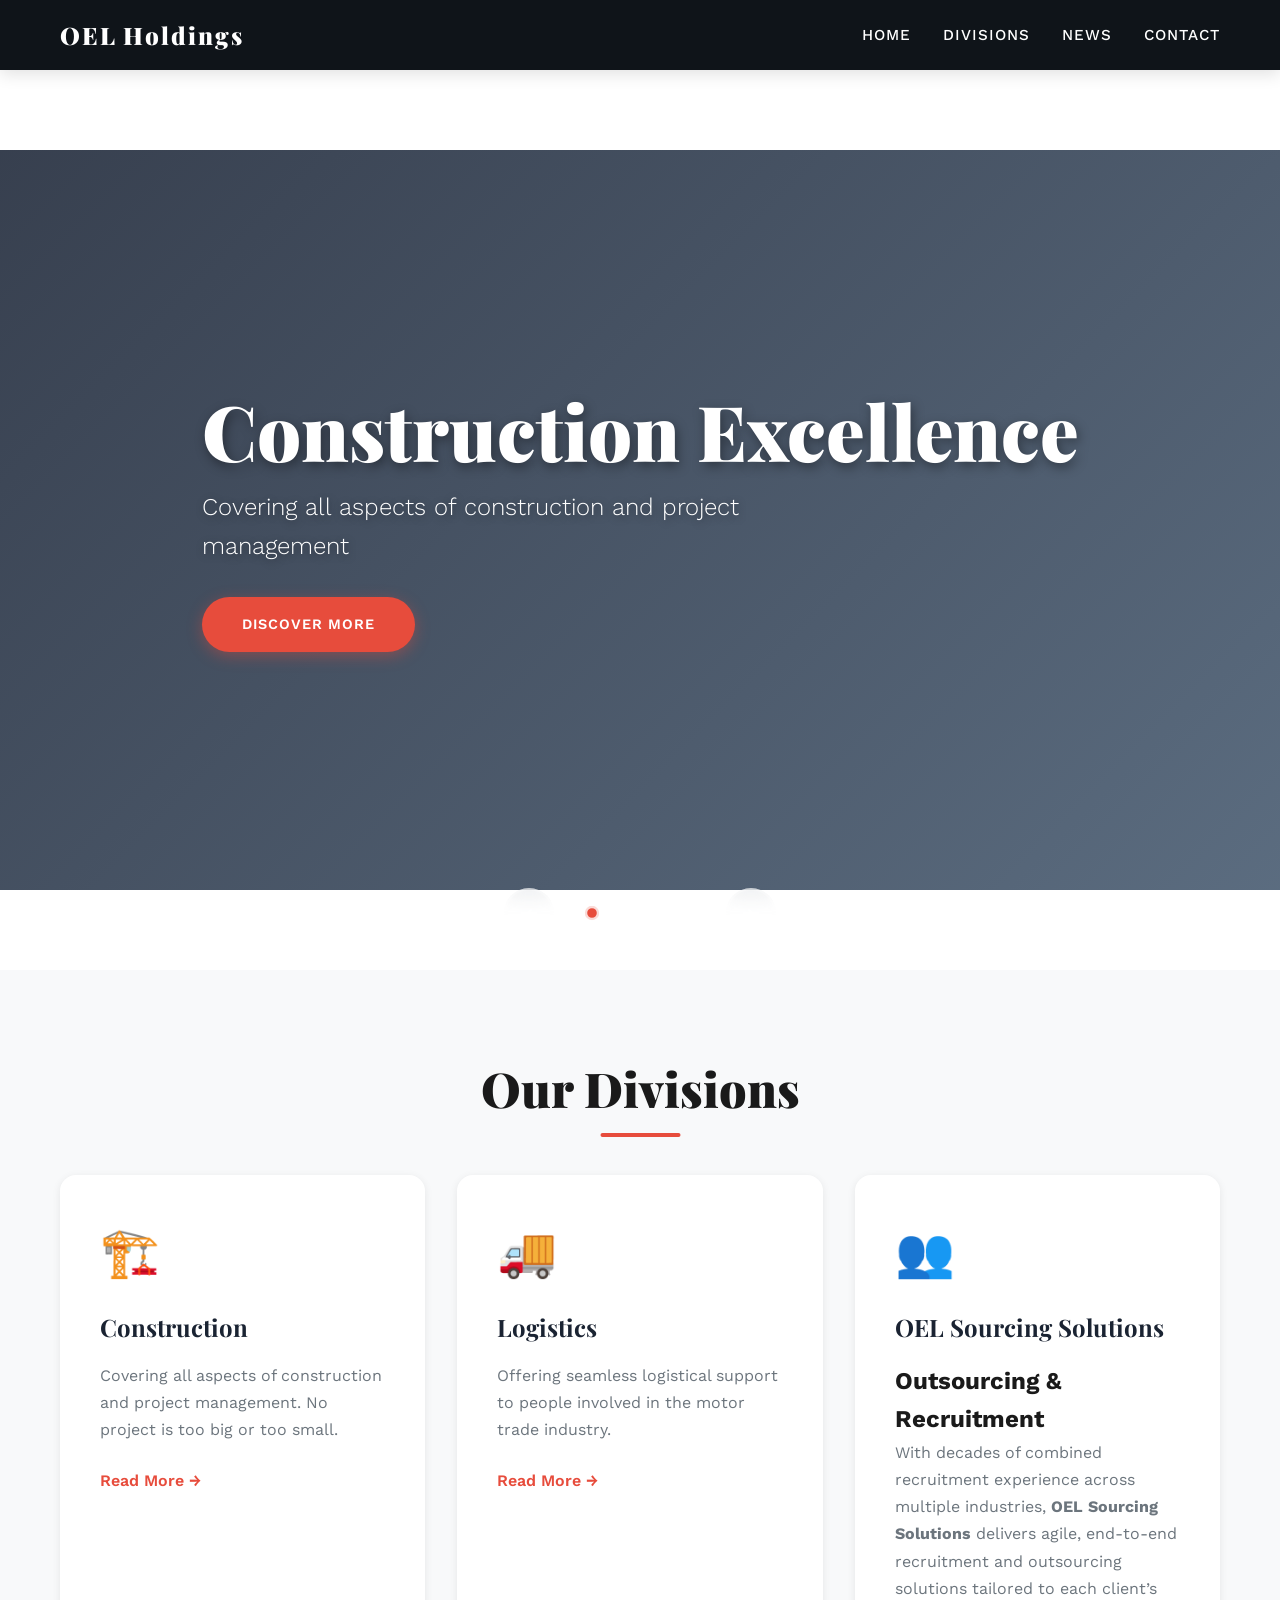
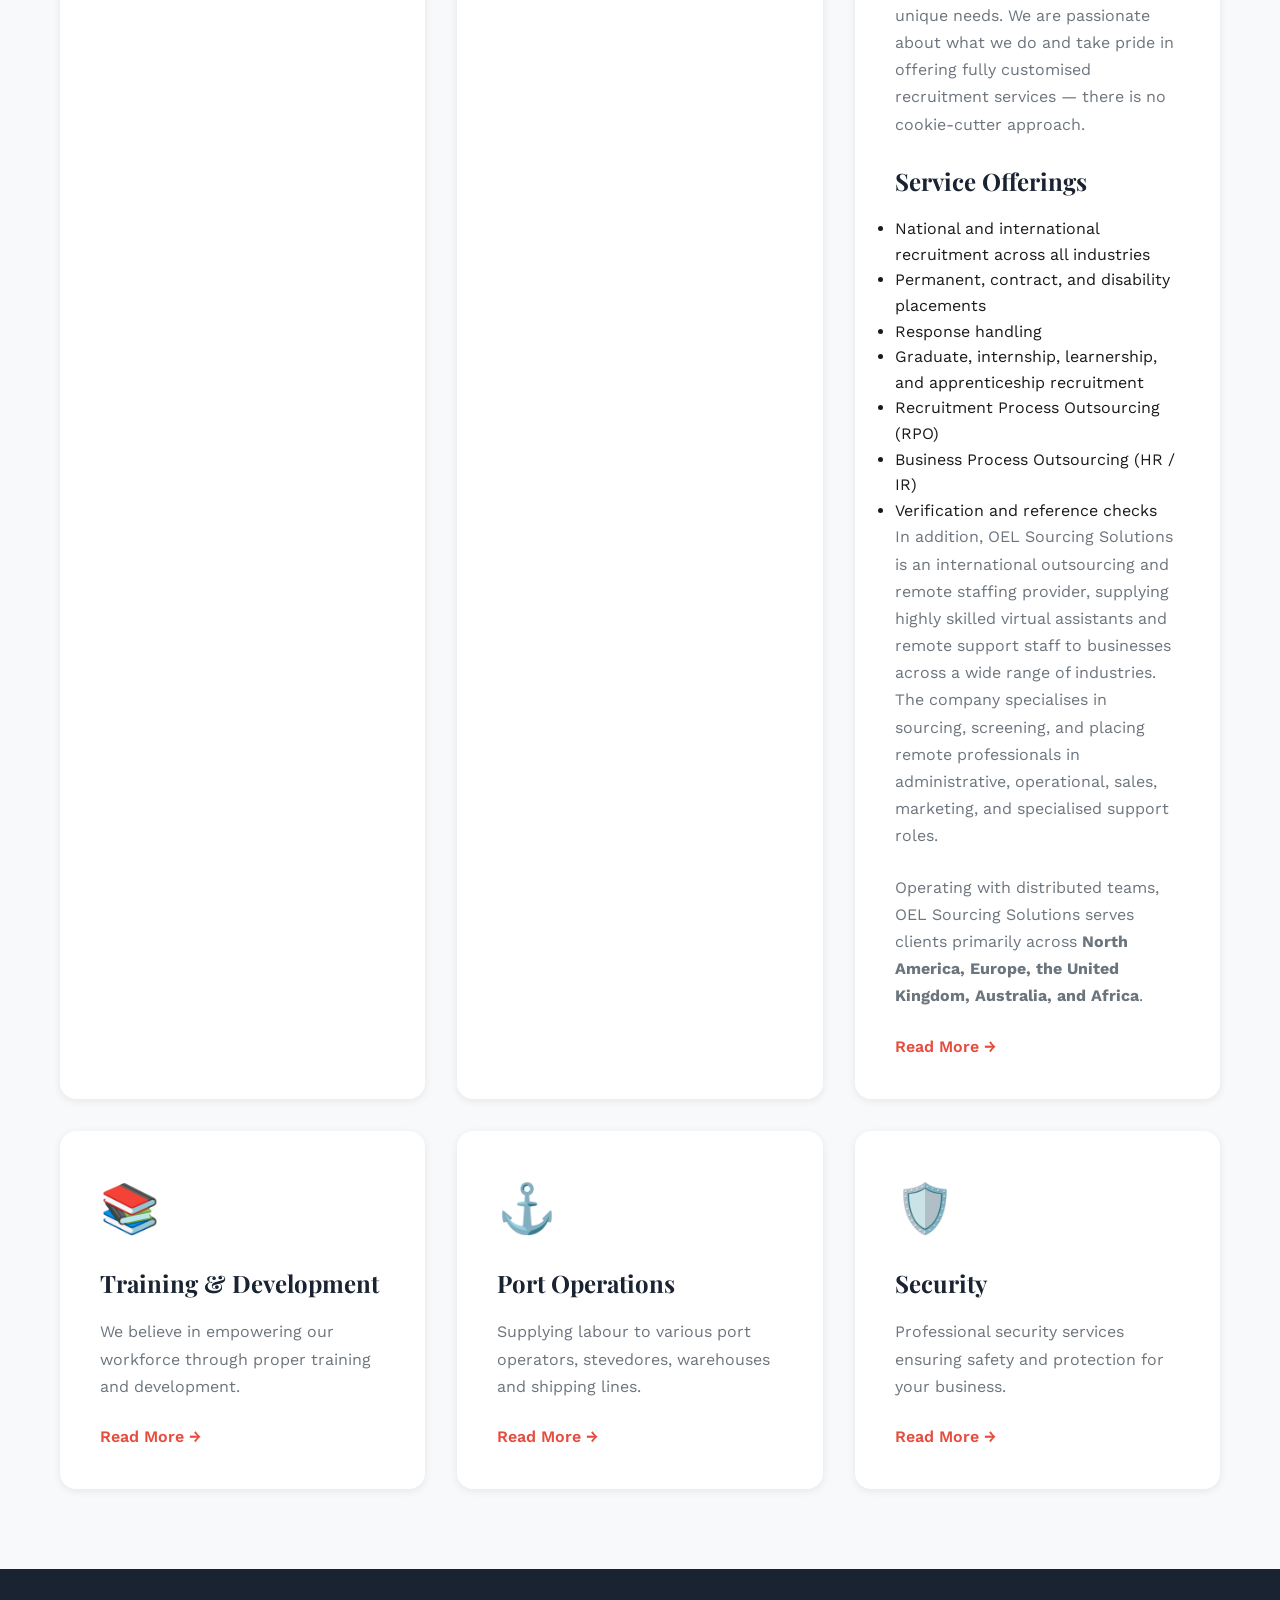
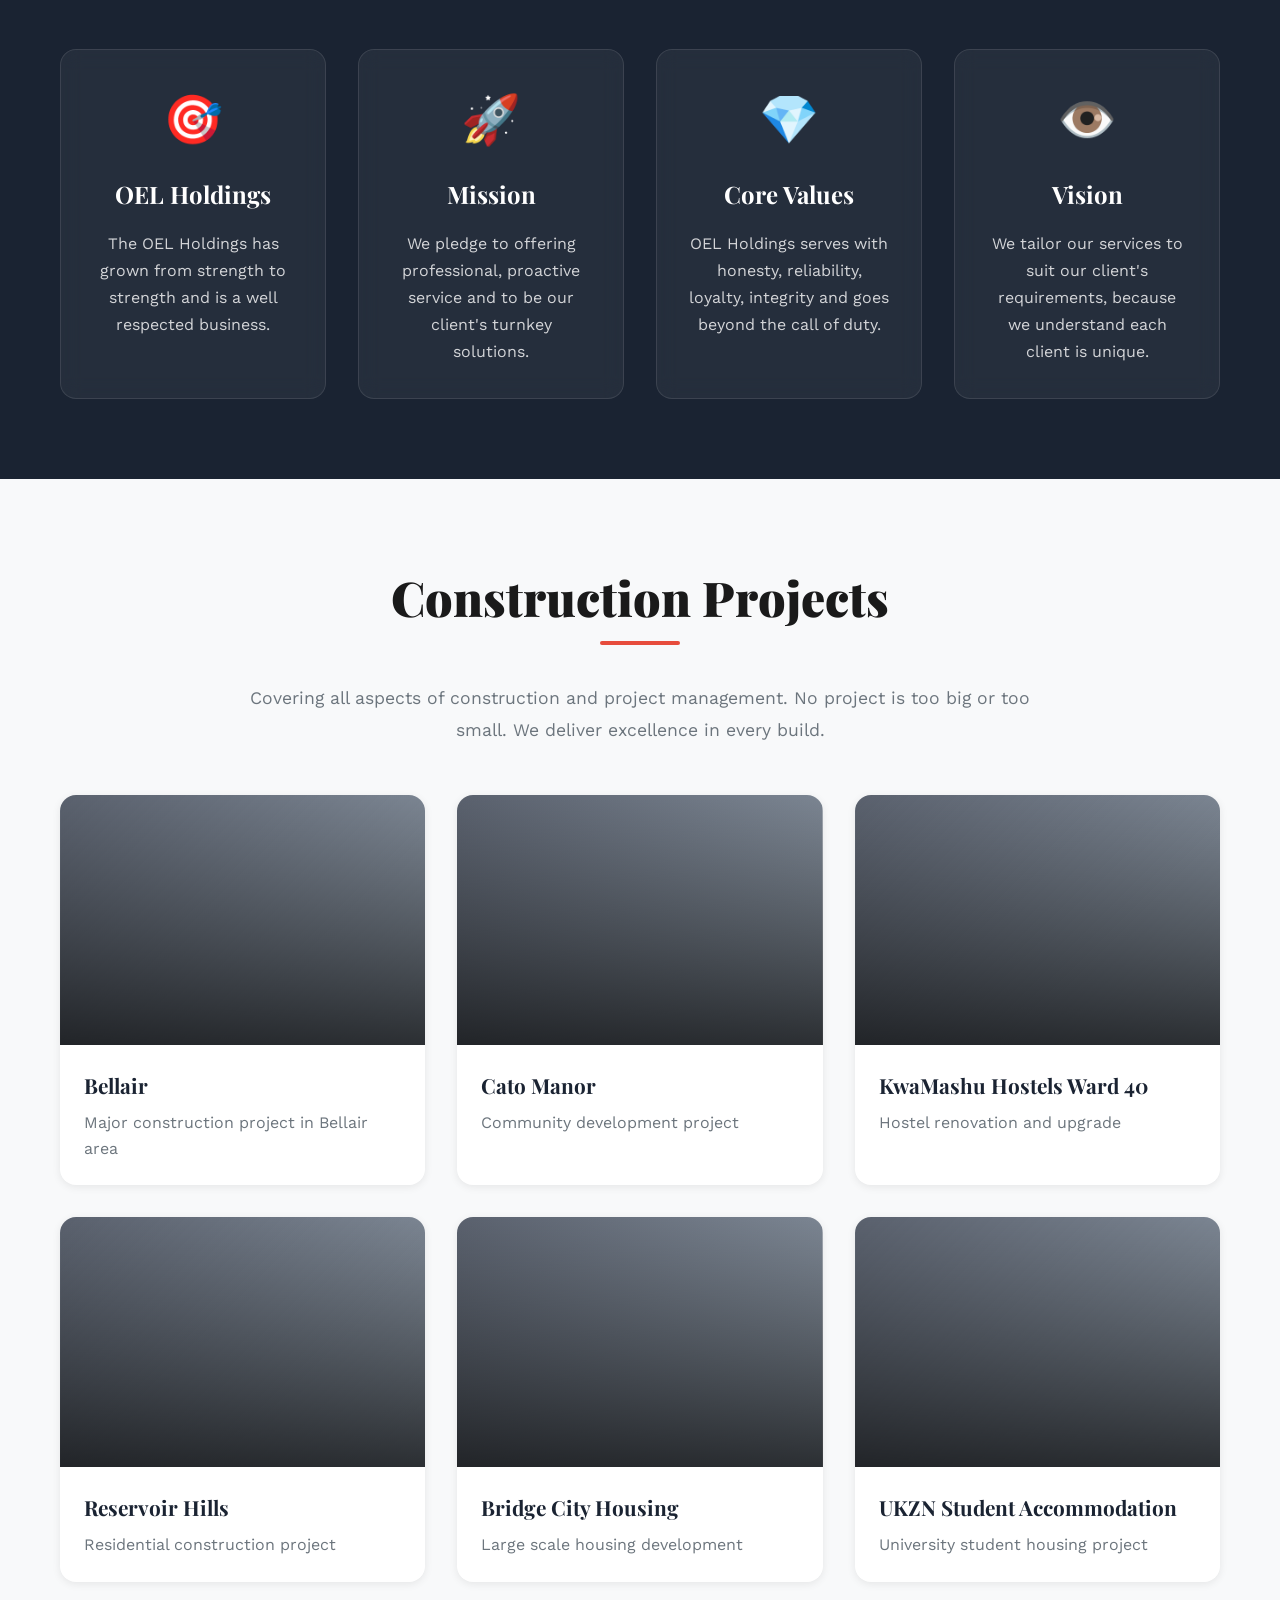
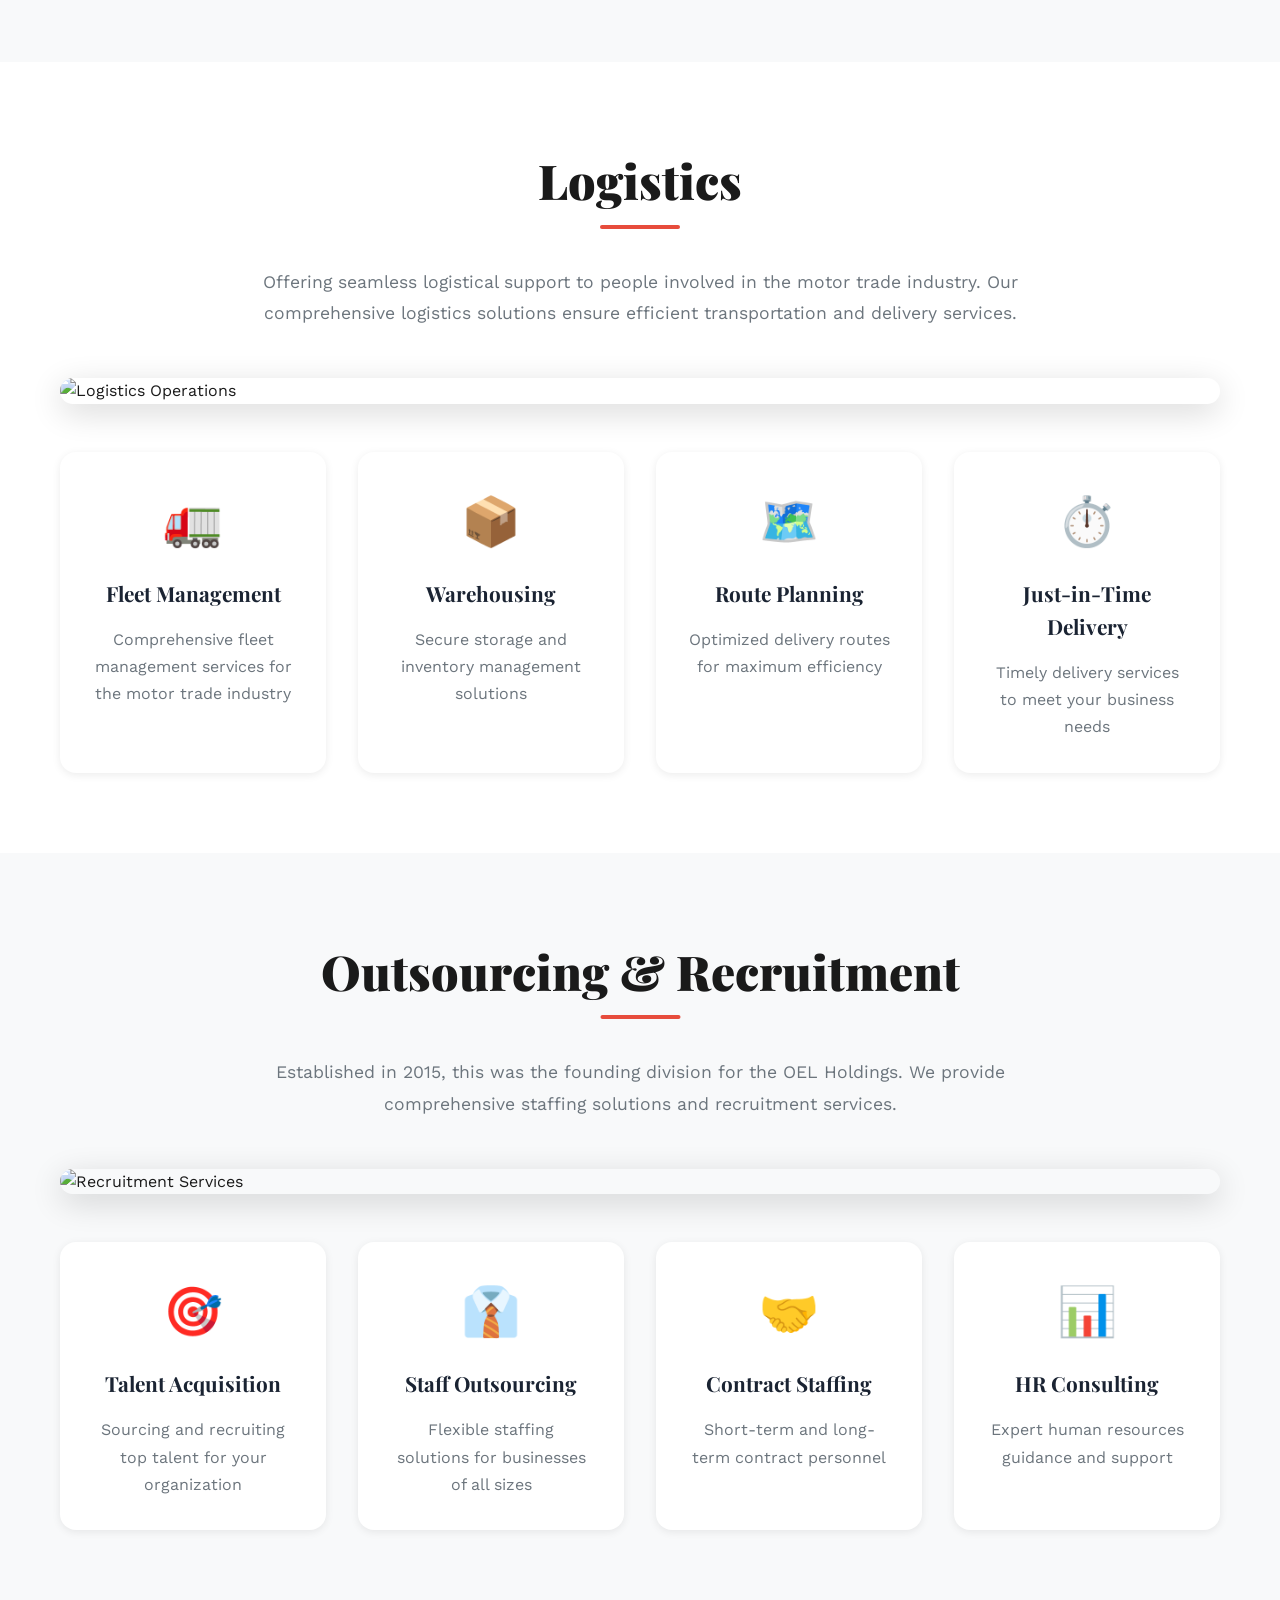
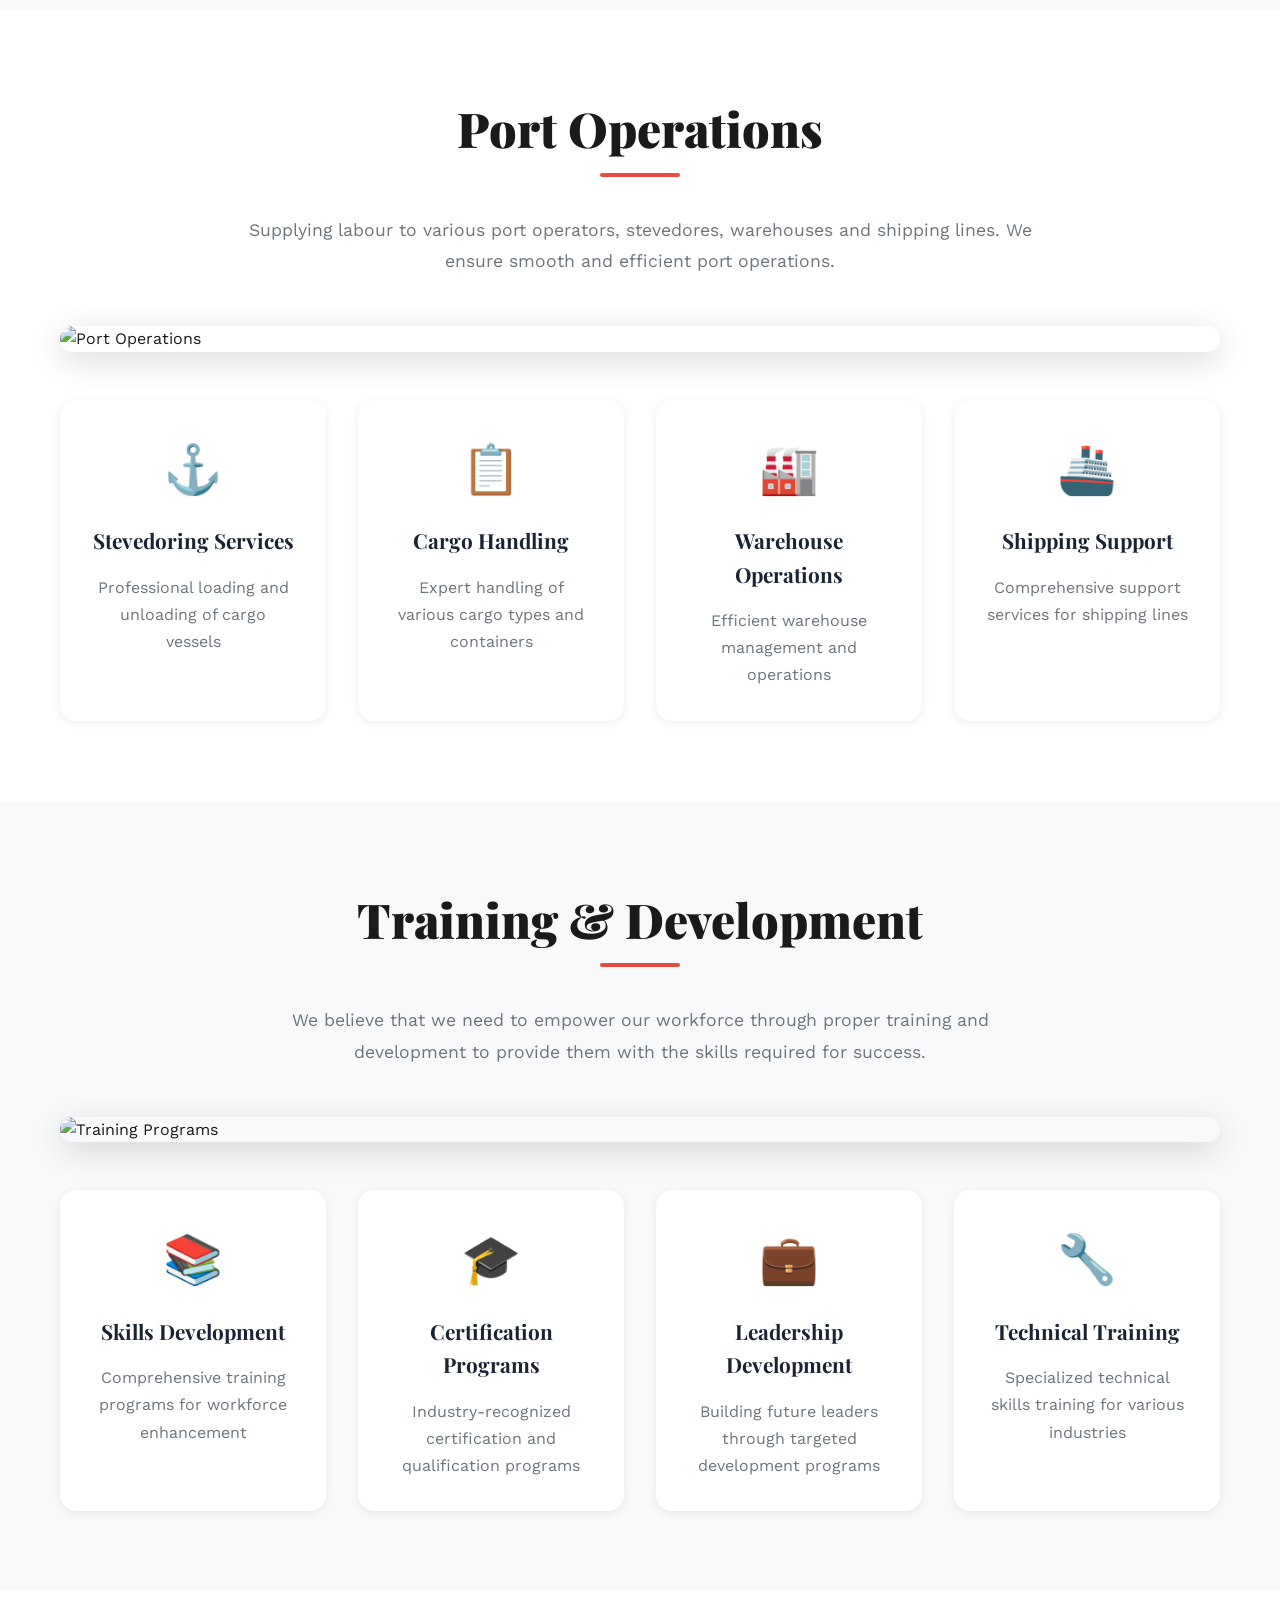
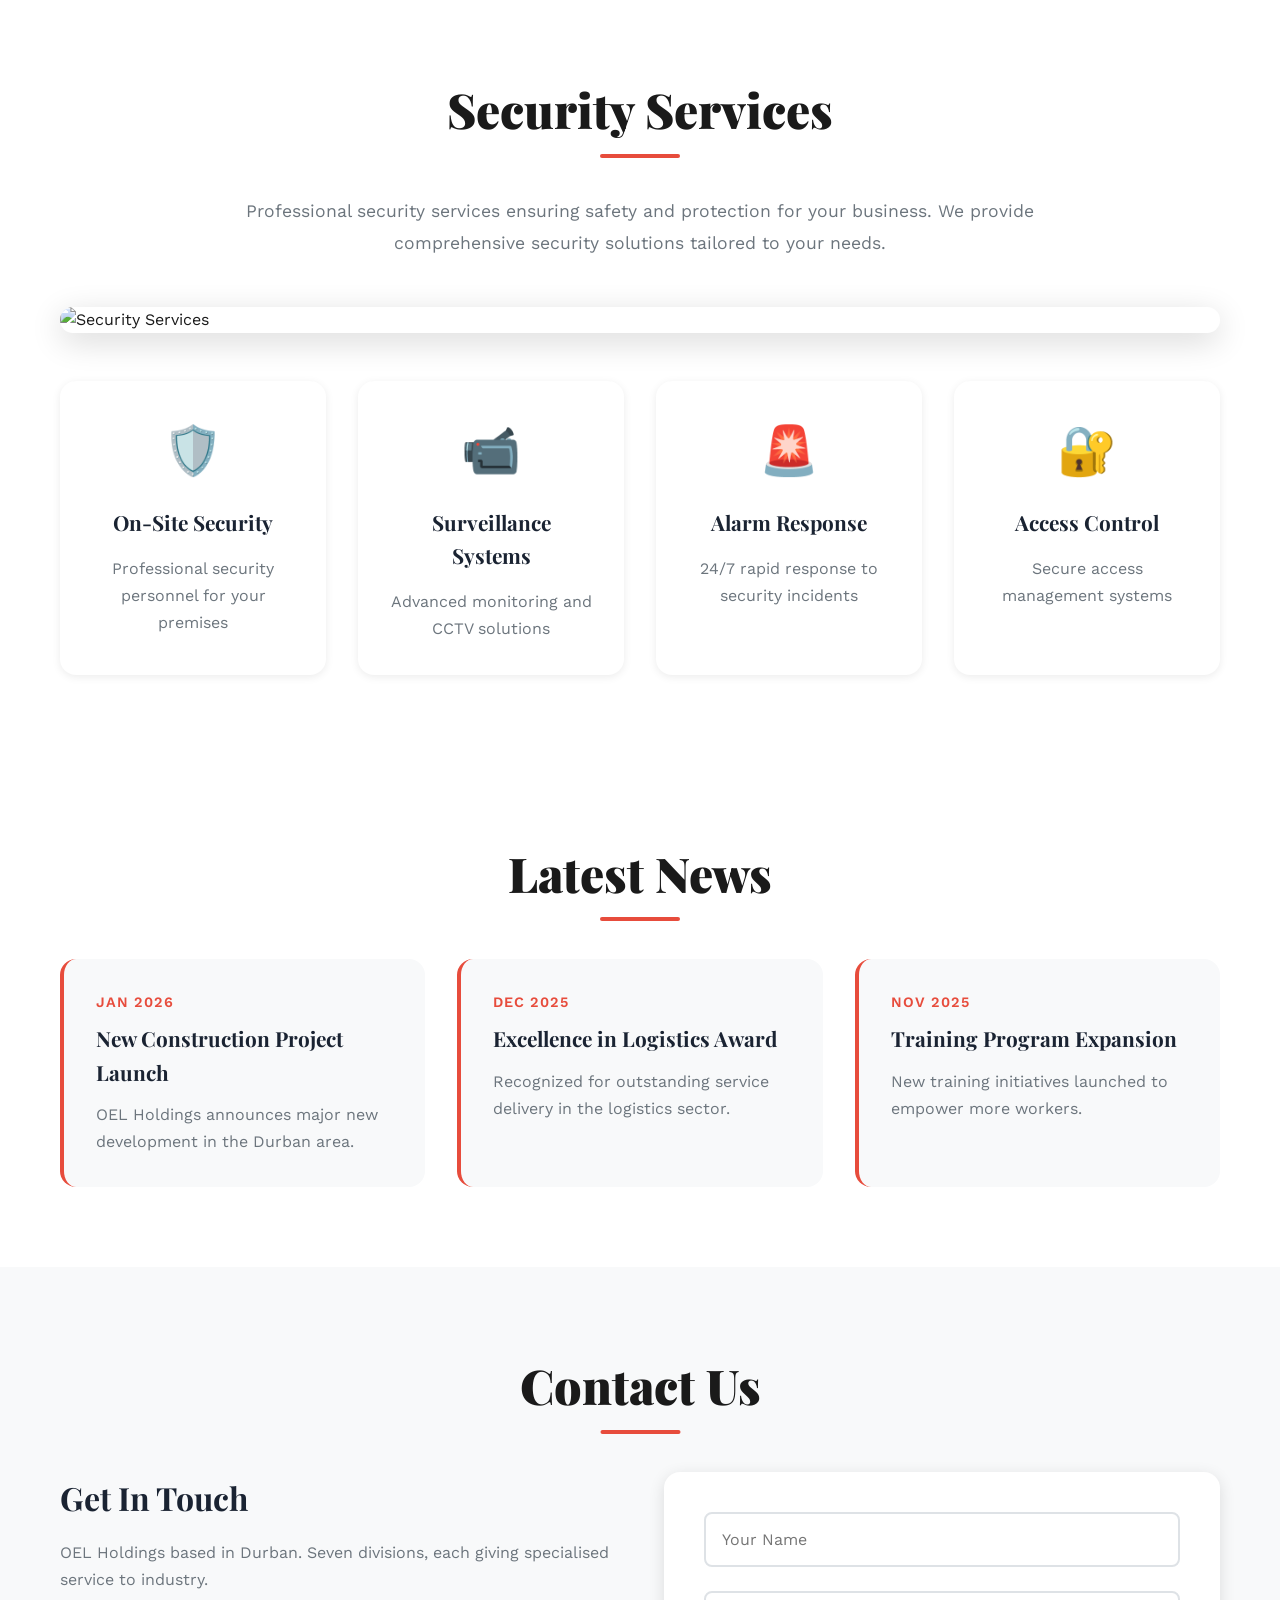
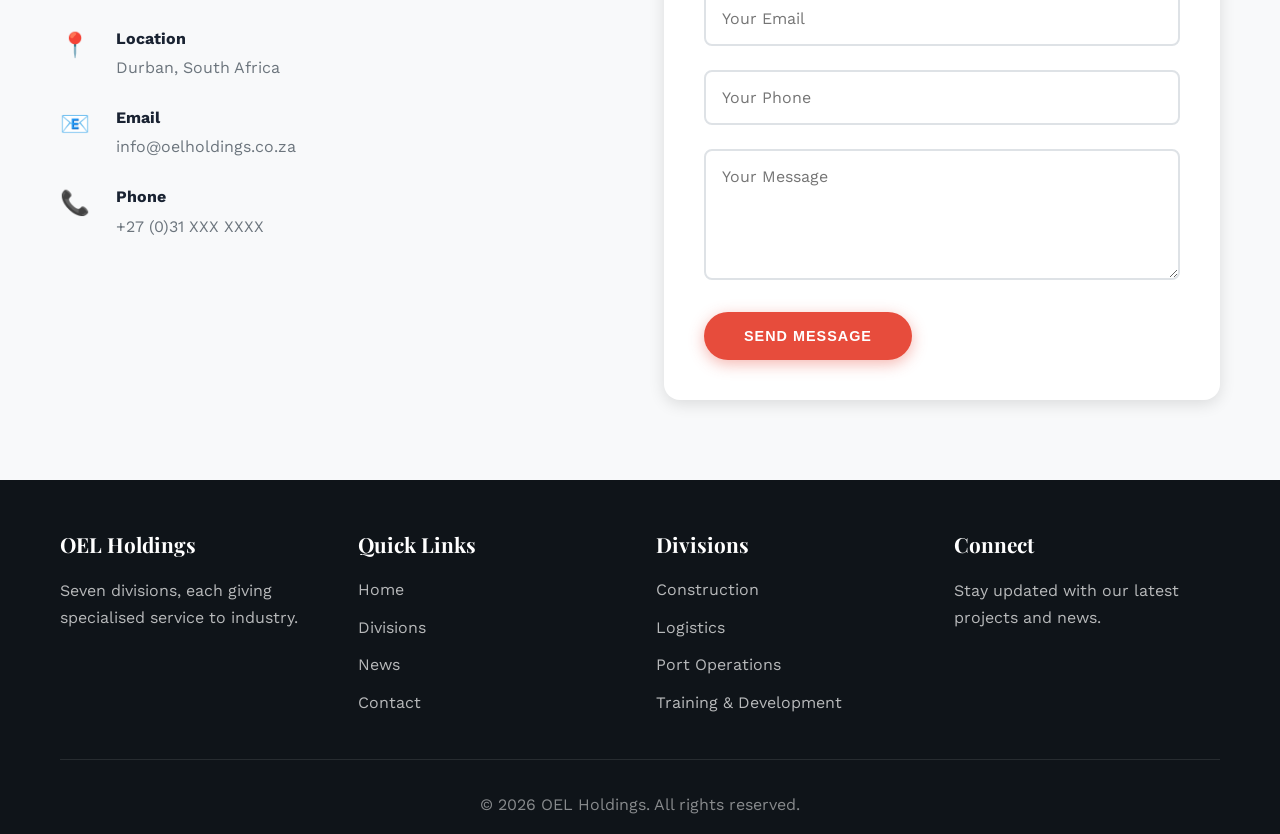
==== commit bf1d815c: "changes" ====
--- a/index.html
+++ b/index.html
@@ -2,7 +2,7 @@
 <html lang="en">
 <head>
     <meta charset="UTF-8">
-    <meta name="viewport" content="width=device-width, initial-scale=1.0">
+    <meta name="viewport" content="width=device-width, initial-scale=1.0" >
     <title>OEL Holdings - OEL Sourcing Solutions, Logistics & More</title>
     <link rel="stylesheet" href="styles.css">
     <link rel="preconnect" href="https://fonts.googleapis.com">
@@ -36,12 +36,11 @@
                 </li>
                 <li><a href="#news" class="nav-link">News</a></li>
                 <li><a href="#contact" class="nav-link">Contact</a></li>
-                <li><a href="#" class="nav-link admin-link" id="adminToggle">⚙️ Admin</a></li>
             </ul>
         </div>
     </nav>
 
-    <!-- Hero Section with Slider -->
+    <!-- Hero Section with Slider   -->
     <section class="hero" id="home">
         <div class="hero-slider">
 			<div class="hero-slide" style="background: linear-gradient(135deg, rgba(13,71,161,0.85), rgba(21,101,192,0.75)), url('https://images.unsplash.com/photo-1454165804606-c3d57bc86b40?w=1920&q=80') center/cover;">
@@ -509,136 +508,6 @@
         </div>
     </section>
 
-    <!-- Login Modal -->
-    <div class="login-modal" id="loginModal">
-        <div class="login-container">
-            <div class="login-header">
-                <h2>🔐 Admin Login</h2>
-                <button class="close-login" id="closeLogin">&times;</button>
-            </div>
-            <div class="login-content">
-                <p>Please enter your credentials to access the admin panel</p>
-                <div class="login-form">
-                    <div class="form-group">
-                        <label for="adminUsername">Username</label>
-                        <input type="text" id="adminUsername" placeholder="Enter username" class="admin-input">
-                    </div>
-                    <div class="form-group">
-                        <label for="adminPassword">Password</label>
-                        <input type="password" id="adminPassword" placeholder="Enter password" class="admin-input">
-                    </div>
-                    <div class="login-error" id="loginError"></div>
-                    <button class="btn btn-primary" id="loginBtn">Login</button>
-                    <button class="btn-text" id="logoutBtn" style="display: none;">Logout</button>
-                </div>
-                <div class="login-info">
-                    <small>💡 Default credentials:</small>
-                    <small>Username: <strong>admin</strong></small>
-                    <small>Password: <strong>ilembe2026</strong></small>
-                    <small style="margin-top: 10px; color: var(--accent-color);">⚠️ Change these credentials in the script!</small>
-                </div>
-            </div>
-        </div>
-    </div>
-
-    <!-- Admin CMS Panel -->
-    <div class="admin-panel" id="adminPanel">
-        <div class="admin-container">
-            <div class="admin-header">
-                <h2>⚙️ Content Management System</h2>
-                <button class="close-admin" id="closeAdmin">&times;</button>
-            </div>
-            
-            <div class="admin-tabs">
-                <button class="admin-tab active" data-tab="news">News</button>
-                <button class="admin-tab" data-tab="projects">Projects</button>
-                <button class="admin-tab" data-tab="services">Services</button>
-                <button class="admin-tab" data-tab="contact">Contact Info</button>
-                <button class="admin-tab" data-tab="security">Security</button>
-            </div>
-
-            <!-- News Management -->
-            <div class="admin-content active" id="news-content">
-                <h3>Manage News Articles</h3>
-                <div class="admin-form">
-                    <input type="text" id="newsTitle" placeholder="News Title" class="admin-input">
-                    <input type="text" id="newsDate" placeholder="Date (e.g., Feb 2026)" class="admin-input">
-                    <textarea id="newsDescription" placeholder="News Description" class="admin-textarea"></textarea>
-                    <button class="btn btn-primary" id="addNews">Add News</button>
-                </div>
-                <div class="admin-list" id="newsList"></div>
-            </div>
-
-            <!-- Projects Management -->
-            <div class="admin-content" id="projects-content">
-                <h3>Manage Construction Projects</h3>
-                <div class="admin-form">
-                    <input type="text" id="projectTitle" placeholder="Project Title" class="admin-input">
-                    <textarea id="projectDescription" placeholder="Project Description" class="admin-textarea"></textarea>
-                    <input type="text" id="projectImage" placeholder="Image URL (optional)" class="admin-input">
-                    <button class="btn btn-primary" id="addProject">Add Project</button>
-                </div>
-                <div class="admin-list" id="projectsList"></div>
-            </div>
-
-            <!-- Services Management -->
-            <div class="admin-content" id="services-content">
-                <h3>Manage Services</h3>
-                <div class="admin-form">
-                    <select id="serviceDivision" class="admin-input">
-                        <option value="">Select Division</option>
-                        <option value="logistics">Logistics</option>
-                        <option value="outsourcing">Outsourcing & Recruitment</option>
-                        <option value="port-operations">Port Operations</option>
-                        <option value="training">Training & Development</option>
-                        <option value="security">Security</option>
-                    </select>
-                    <input type="text" id="serviceIcon" placeholder="Service Icon (emoji)" class="admin-input">
-                    <input type="text" id="serviceTitle" placeholder="Service Title" class="admin-input">
-                    <textarea id="serviceDescription" placeholder="Service Description" class="admin-textarea"></textarea>
-                    <button class="btn btn-primary" id="addService">Add Service</button>
-                </div>
-                <div class="admin-list" id="servicesList"></div>
-            </div>
-
-            <!-- Contact Info Management -->
-            <div class="admin-content" id="contact-content">
-                <h3>Update Contact Information</h3>
-                <div class="admin-form">
-                    <input type="text" id="contactLocation" placeholder="Location" class="admin-input">
-                    <input type="email" id="contactEmail" placeholder="Email" class="admin-input">
-                    <input type="tel" id="contactPhone" placeholder="Phone" class="admin-input">
-                    <button class="btn btn-primary" id="updateContact">Update Contact Info</button>
-                </div>
-            </div>
-
-            <!-- Security Settings -->
-            <div class="admin-content" id="security-content">
-                <h3>🔐 Security Settings</h3>
-                <div class="security-warning">
-                    <strong>⚠️ Important:</strong> Keep your credentials safe and change them regularly. Never share your admin password with anyone.
-                </div>
-                <div class="admin-form">
-                    <h4>Change Username</h4>
-                    <input type="text" id="newUsername" placeholder="New Username" class="admin-input">
-                    <button class="btn btn-primary" id="changeUsername">Update Username</button>
-                </div>
-                <div class="admin-form">
-                    <h4>Change Password</h4>
-                    <input type="password" id="currentPassword" placeholder="Current Password" class="admin-input">
-                    <input type="password" id="newPassword" placeholder="New Password" class="admin-input">
-                    <input type="password" id="confirmPassword" placeholder="Confirm New Password" class="admin-input">
-                    <button class="btn btn-primary" id="changePassword">Update Password</button>
-                </div>
-                <div class="admin-form">
-                    <h4>Current Session</h4>
-                    <p style="color: var(--text-gray); margin-bottom: 1rem;">You are currently logged in. Click below to logout.</p>
-                    <button class="btn btn-secondary" id="logoutBtnAdmin" style="background: var(--text-gray);">Logout</button>
-                </div>
-            </div>
-        </div>
-    </div>
-
     <!-- Footer -->
     <footer class="footer">
         <div class="container">
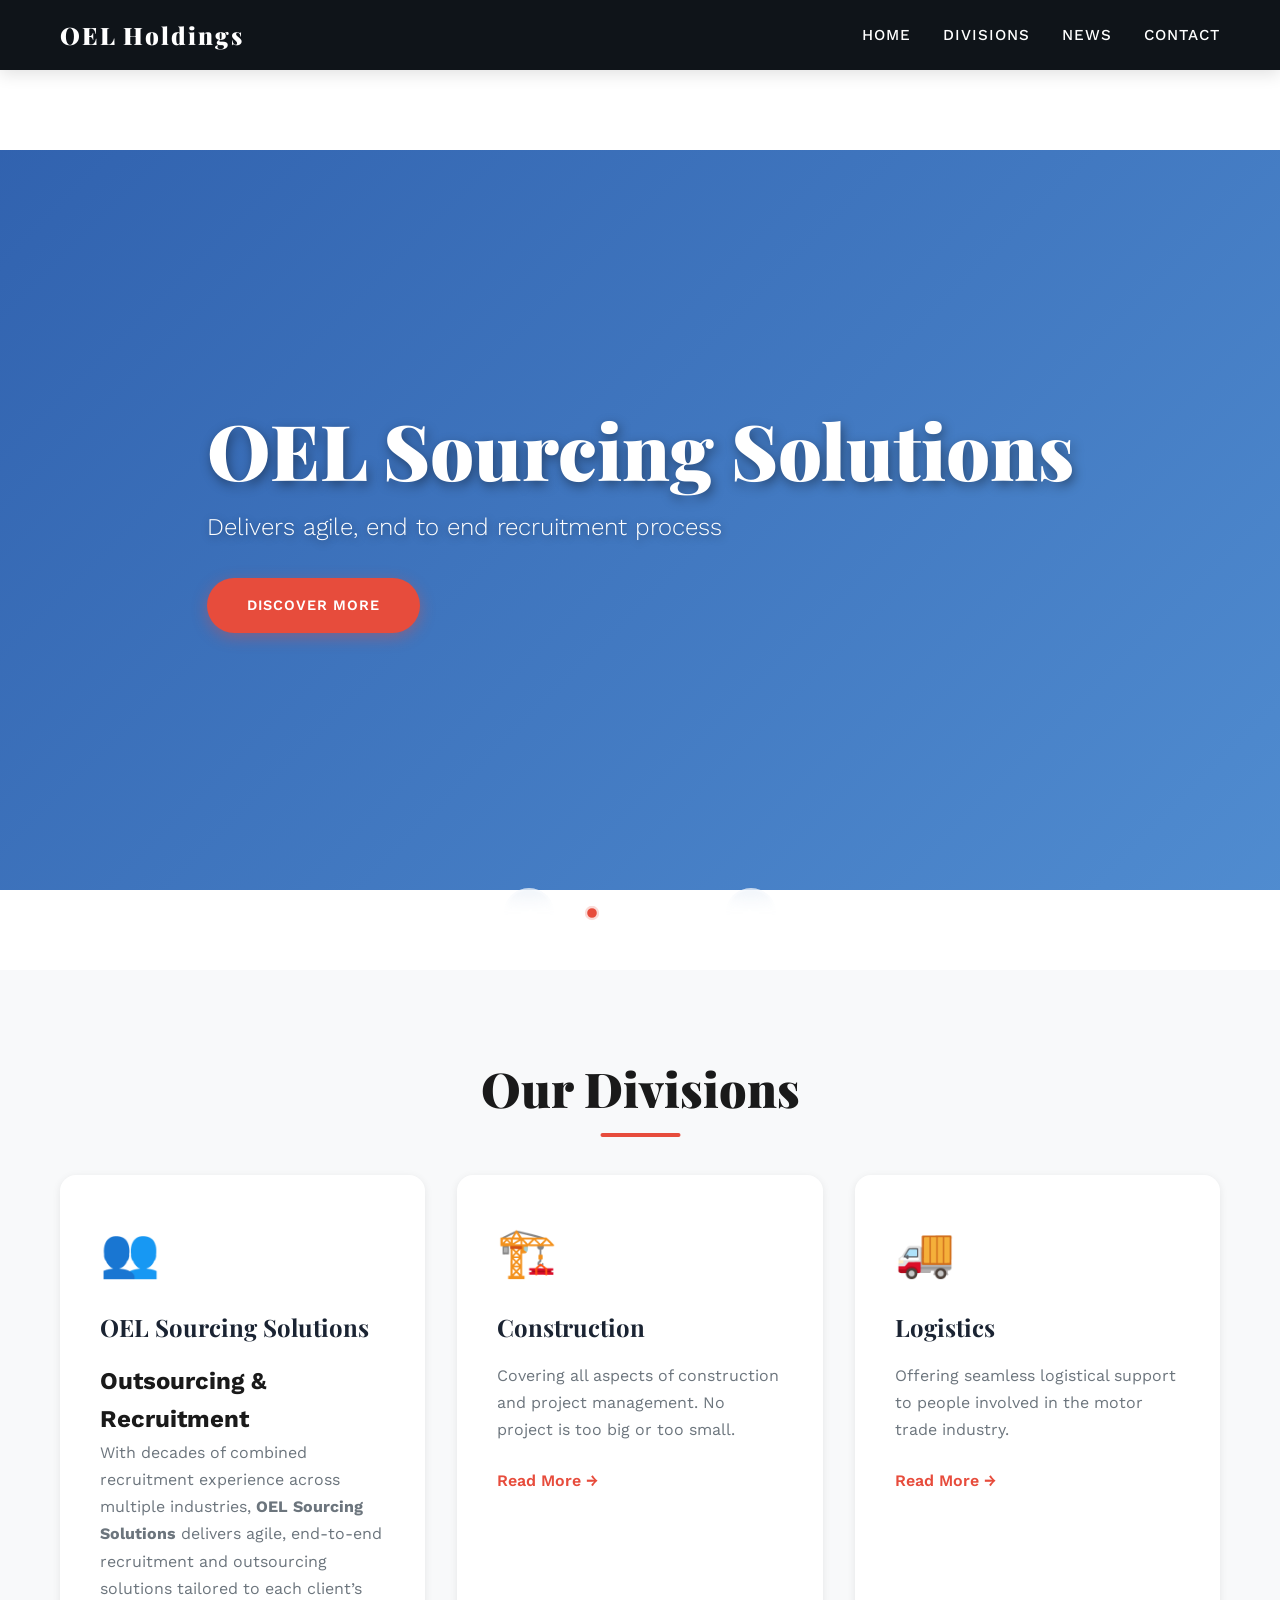
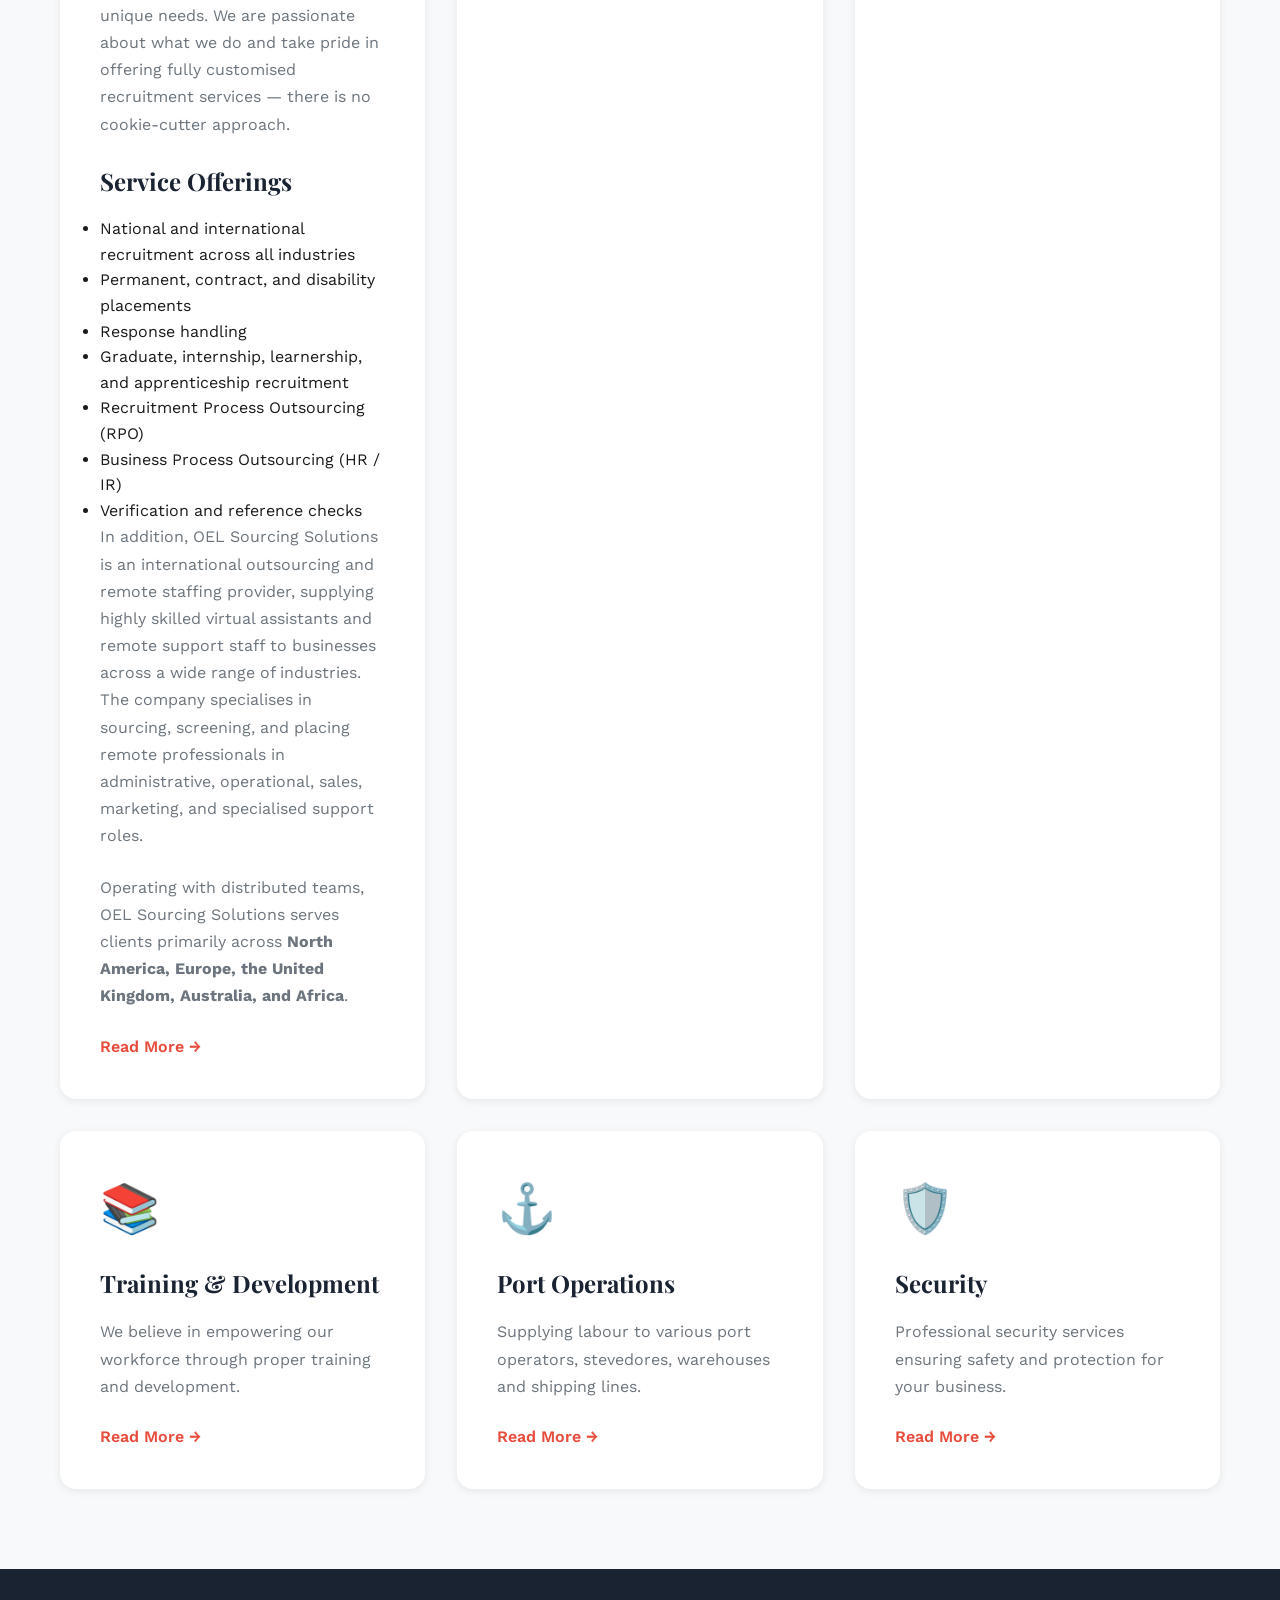
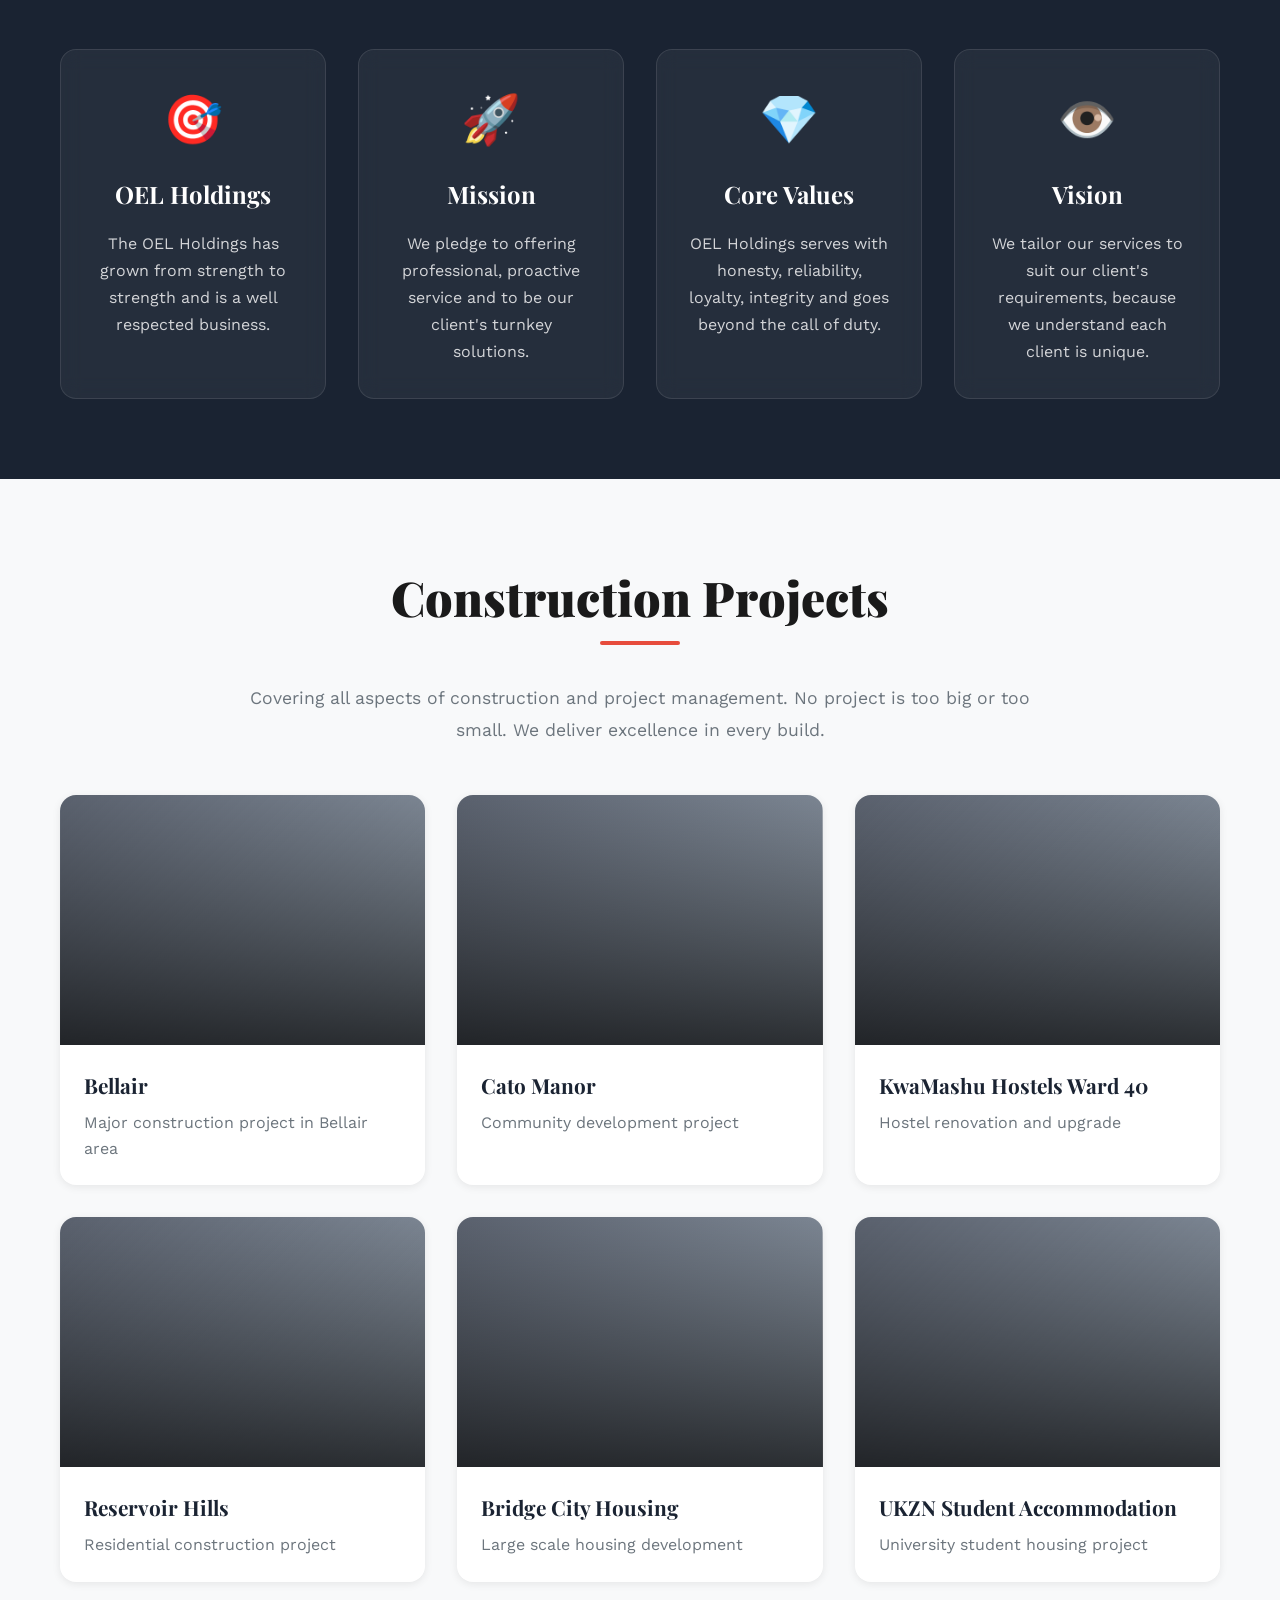
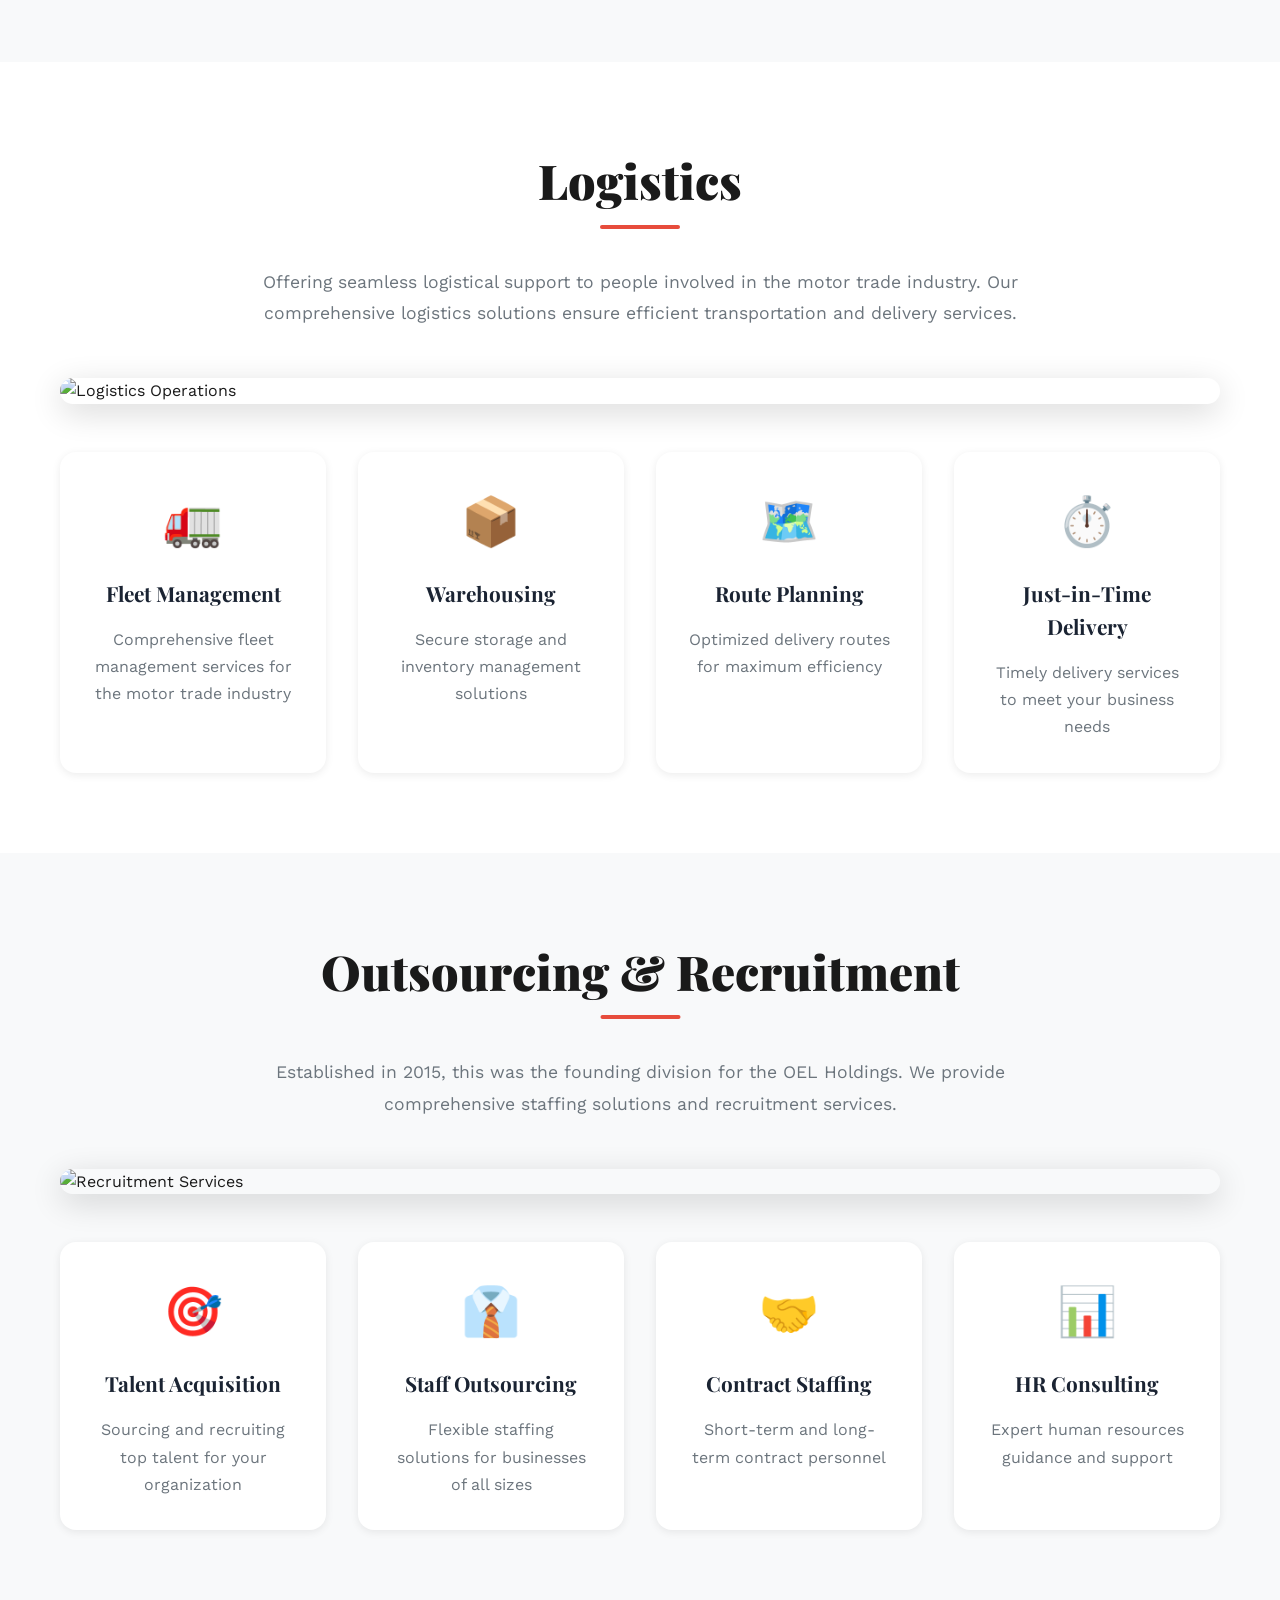
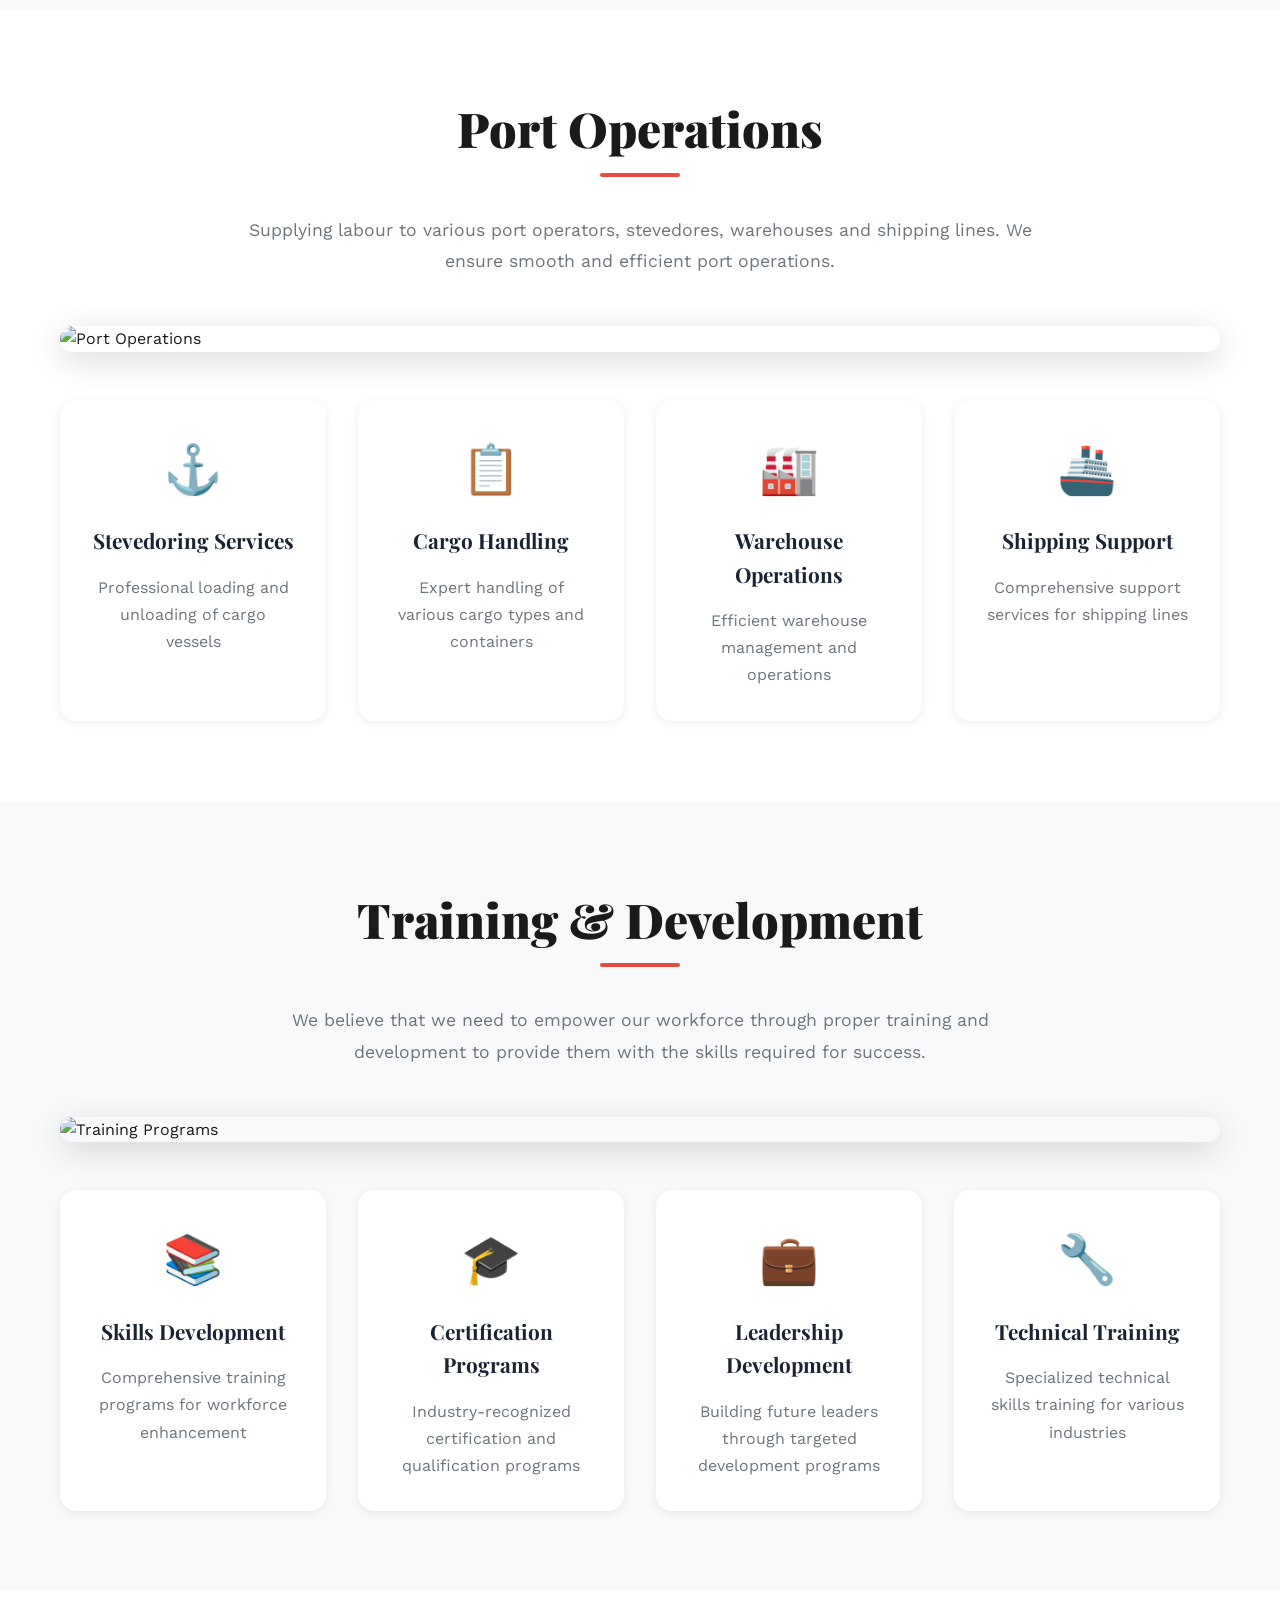
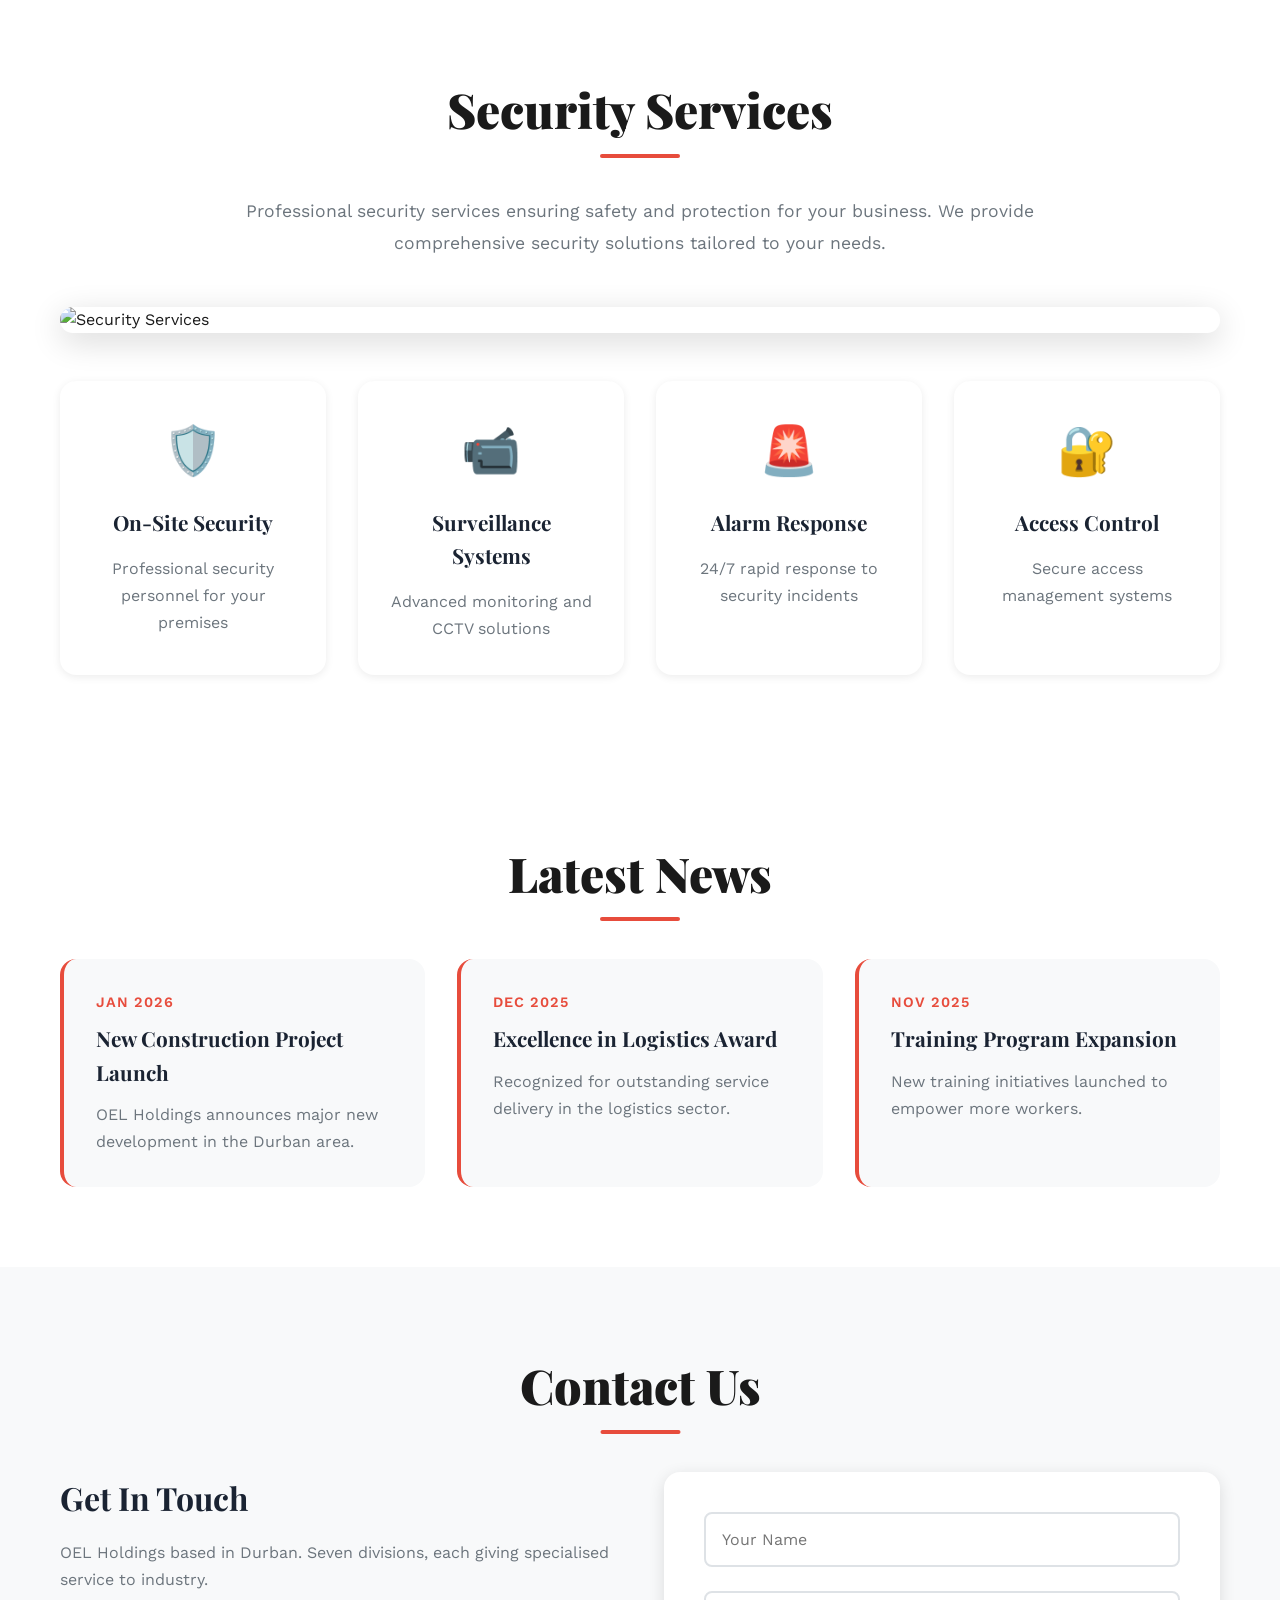
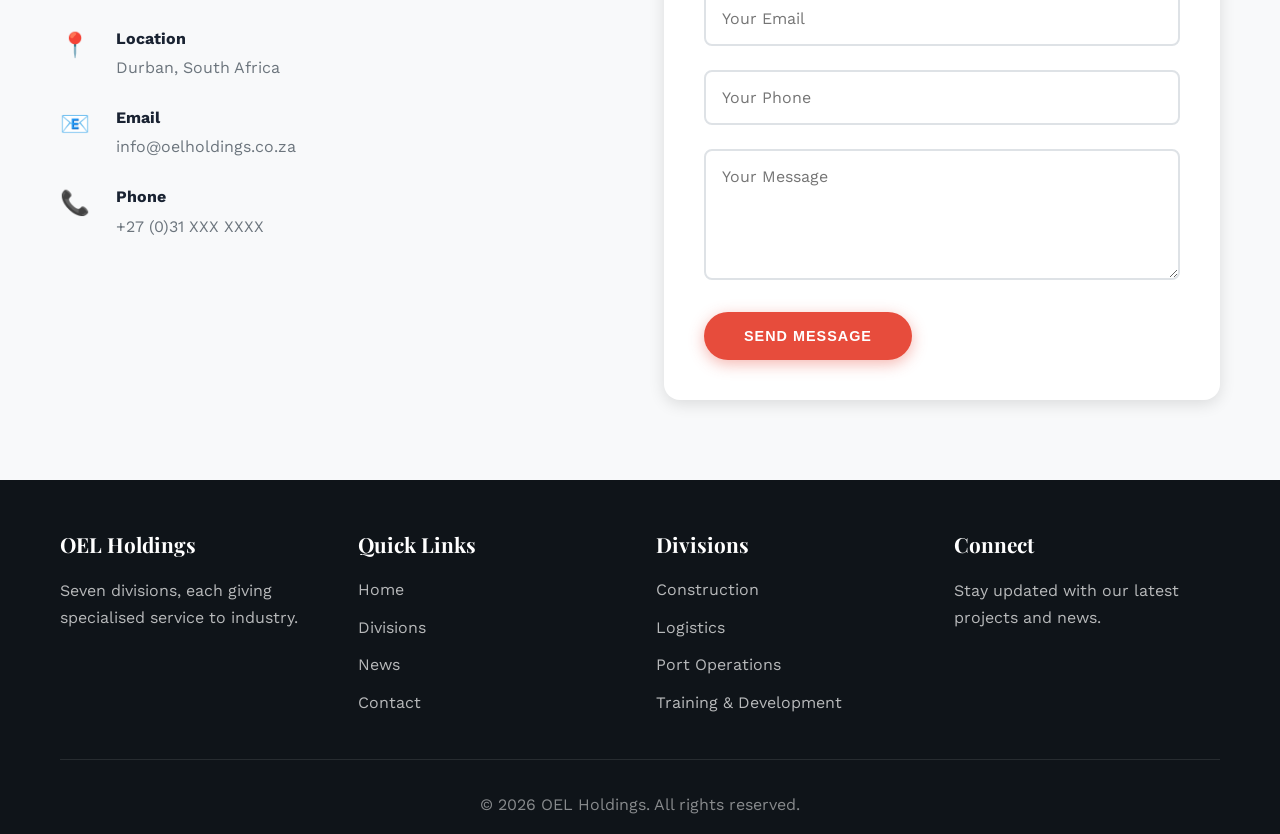
==== commit 4cf1d9bc: "re ordering items" ====
--- a/index.html
+++ b/index.html
@@ -26,9 +26,9 @@
                 <li class="dropdown">
                     <a href="#divisions" class="nav-link">Divisions</a>
                     <ul class="dropdown-menu">
+                        <li><a href="#outsourcing">OEL Sourcing Solution</a></li>
                         <li><a href="#construction">Construction</a></li>
                         <li><a href="#logistics">Logistics</a></li>
-                        <li><a href="#outsourcing">OEL Sourcing Solution</a></li>
                         <li><a href="#port-operations">Port Operations</a></li>
                         <li><a href="#training">Training & Development</a></li>
                         <li><a href="#security">Security</a></li>
@@ -43,7 +43,7 @@
     <!-- Hero Section with Slider   -->
     <section class="hero" id="home">
         <div class="hero-slider">
-			<div class="hero-slide" style="background: linear-gradient(135deg, rgba(13,71,161,0.85), rgba(21,101,192,0.75)), url('https://images.unsplash.com/photo-1454165804606-c3d57bc86b40?w=1920&q=80') center/cover;">
+			<div class="hero-slide active" style="background: linear-gradient(135deg, rgba(13,71,161,0.85), rgba(21,101,192,0.75)), url('https://images.unsplash.com/photo-1454165804606-c3d57bc86b40?w=1920&q=80') center/cover;">
                 <div class="container">
                     <div class="hero-content">
                         <h1 class="hero-title">OEL Sourcing Solutions</h1>
@@ -52,7 +52,7 @@
                     </div>
                 </div>
             </div>
-            <div class="hero-slide active" style="background: linear-gradient(135deg, rgba(20,30,48,0.85), rgba(36,59,85,0.75)), url('https://images.unsplash.com/photo-1504307651254-35680f356dfd?w=1920&q=80') center/cover;">
+            <div class="hero-slide" style="background: linear-gradient(135deg, rgba(20,30,48,0.85), rgba(36,59,85,0.75)), url('https://images.unsplash.com/photo-1504307651254-35680f356dfd?w=1920&q=80') center/cover;">
                 <div class="container">
                     <div class="hero-content">
                         <h1 class="hero-title">Construction Excellence</h1>
@@ -100,19 +100,7 @@
     <section class="divisions" id="divisions">
         <div class="container">
             <h2 class="section-title">Our Divisions</h2>
-            <div class="divisions-grid">
-                <div class="division-card" data-division="construction">
-                    <div class="card-icon">🏗️</div>
-                    <h3>Construction</h3>
-                    <p>Covering all aspects of construction and project management. No project is too big or too small.</p>
-                    <a href="#construction" class="card-link">Read More →</a>
-                </div>
-                <div class="division-card" data-division="logistics">
-                    <div class="card-icon">🚚</div>
-                    <h3>Logistics</h3>
-                    <p>Offering seamless logistical support to people involved in the motor trade industry.</p>
-                    <a href="#logistics" class="card-link">Read More →</a>
-                </div>
+            <div class="divisions-grid">                
                 <div class="division-card" data-division="outsourcing">
                     <div class="card-icon">👥</div>
                     <h3>OEL Sourcing Solutions</h3>
@@ -151,6 +139,18 @@
 					</p>
                     <a href="#outsourcing" class="card-link">Read More →</a>
                 </div>
+                <div class="division-card" data-division="construction">
+                    <div class="card-icon">🏗️</div>
+                    <h3>Construction</h3>
+                    <p>Covering all aspects of construction and project management. No project is too big or too small.</p>
+                    <a href="#construction" class="card-link">Read More →</a>
+                </div>
+                <div class="division-card" data-division="logistics">
+                    <div class="card-icon">🚚</div>
+                    <h3>Logistics</h3>
+                    <p>Offering seamless logistical support to people involved in the motor trade industry.</p>
+                    <a href="#logistics" class="card-link">Read More →</a>
+                </div>
                 <div class="division-card" data-division="training">
                     <div class="card-icon">📚</div>
                     <h3>Training & Development</h3>
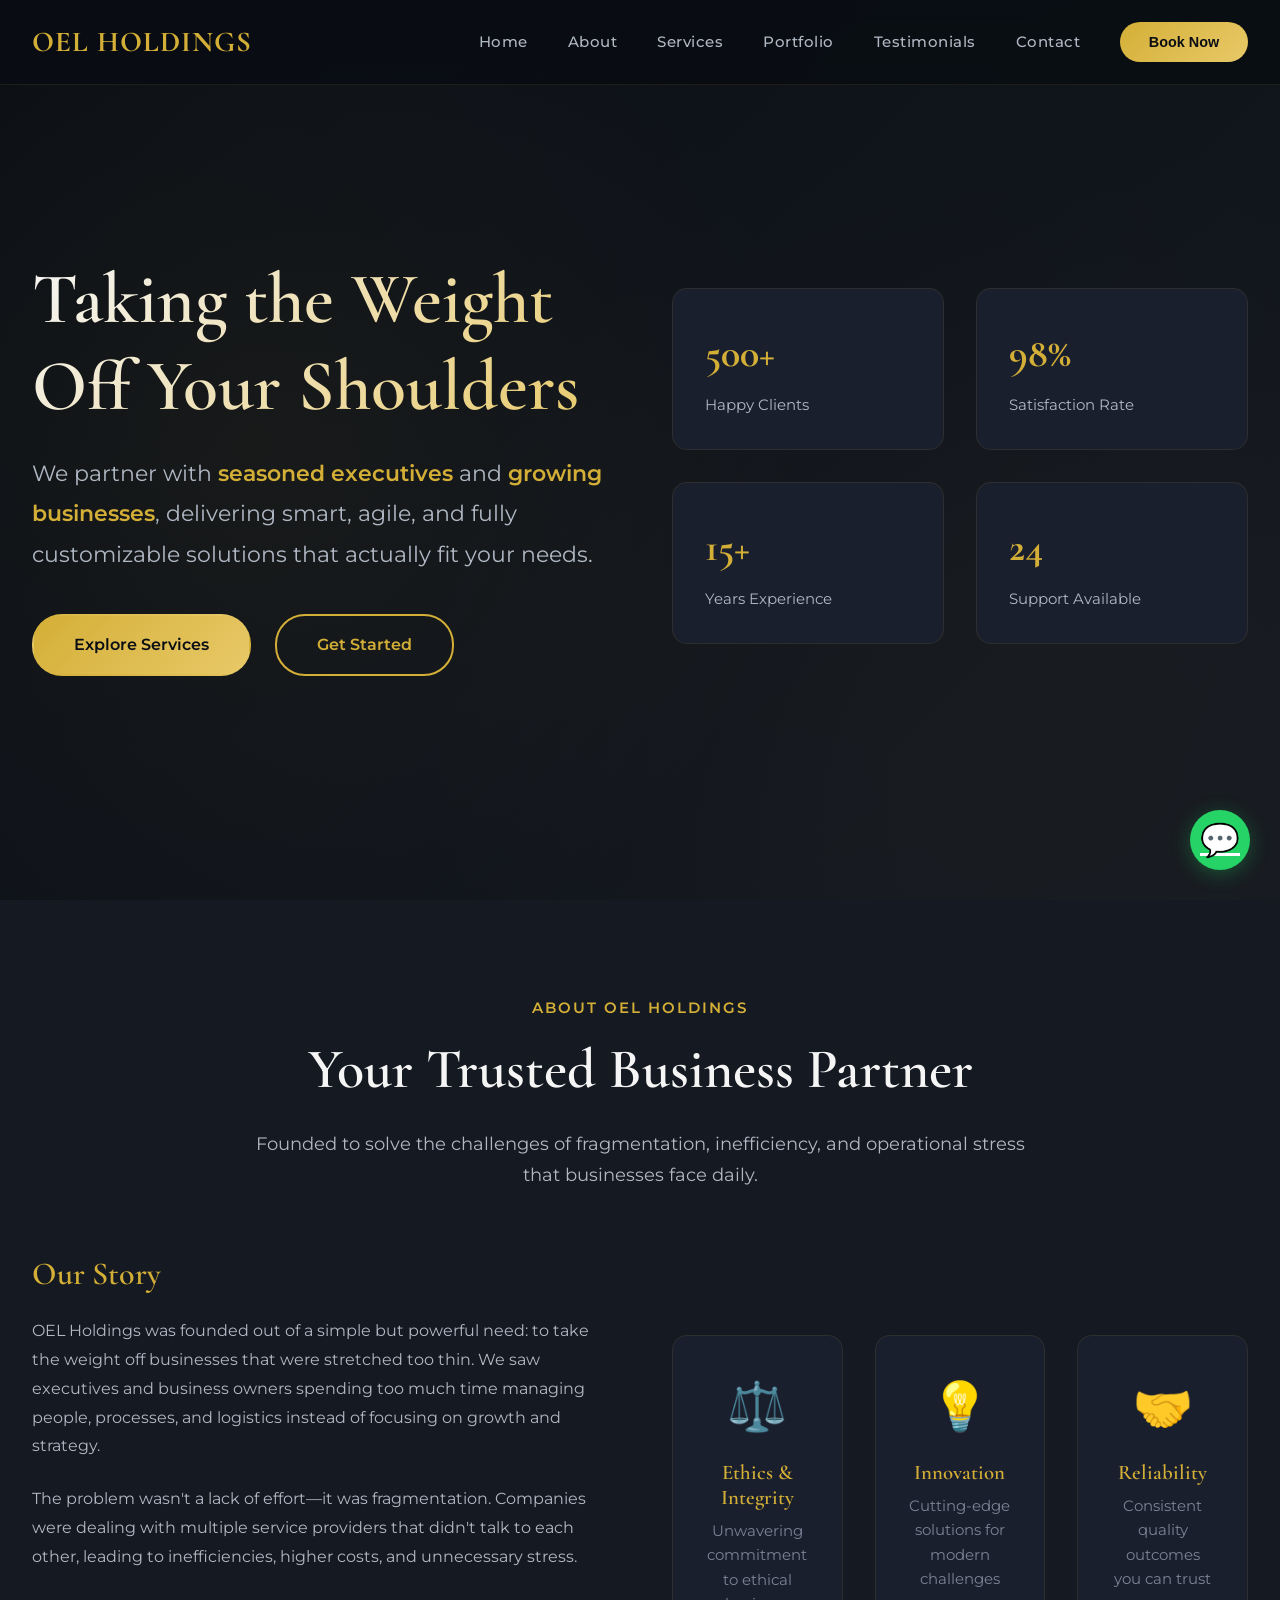
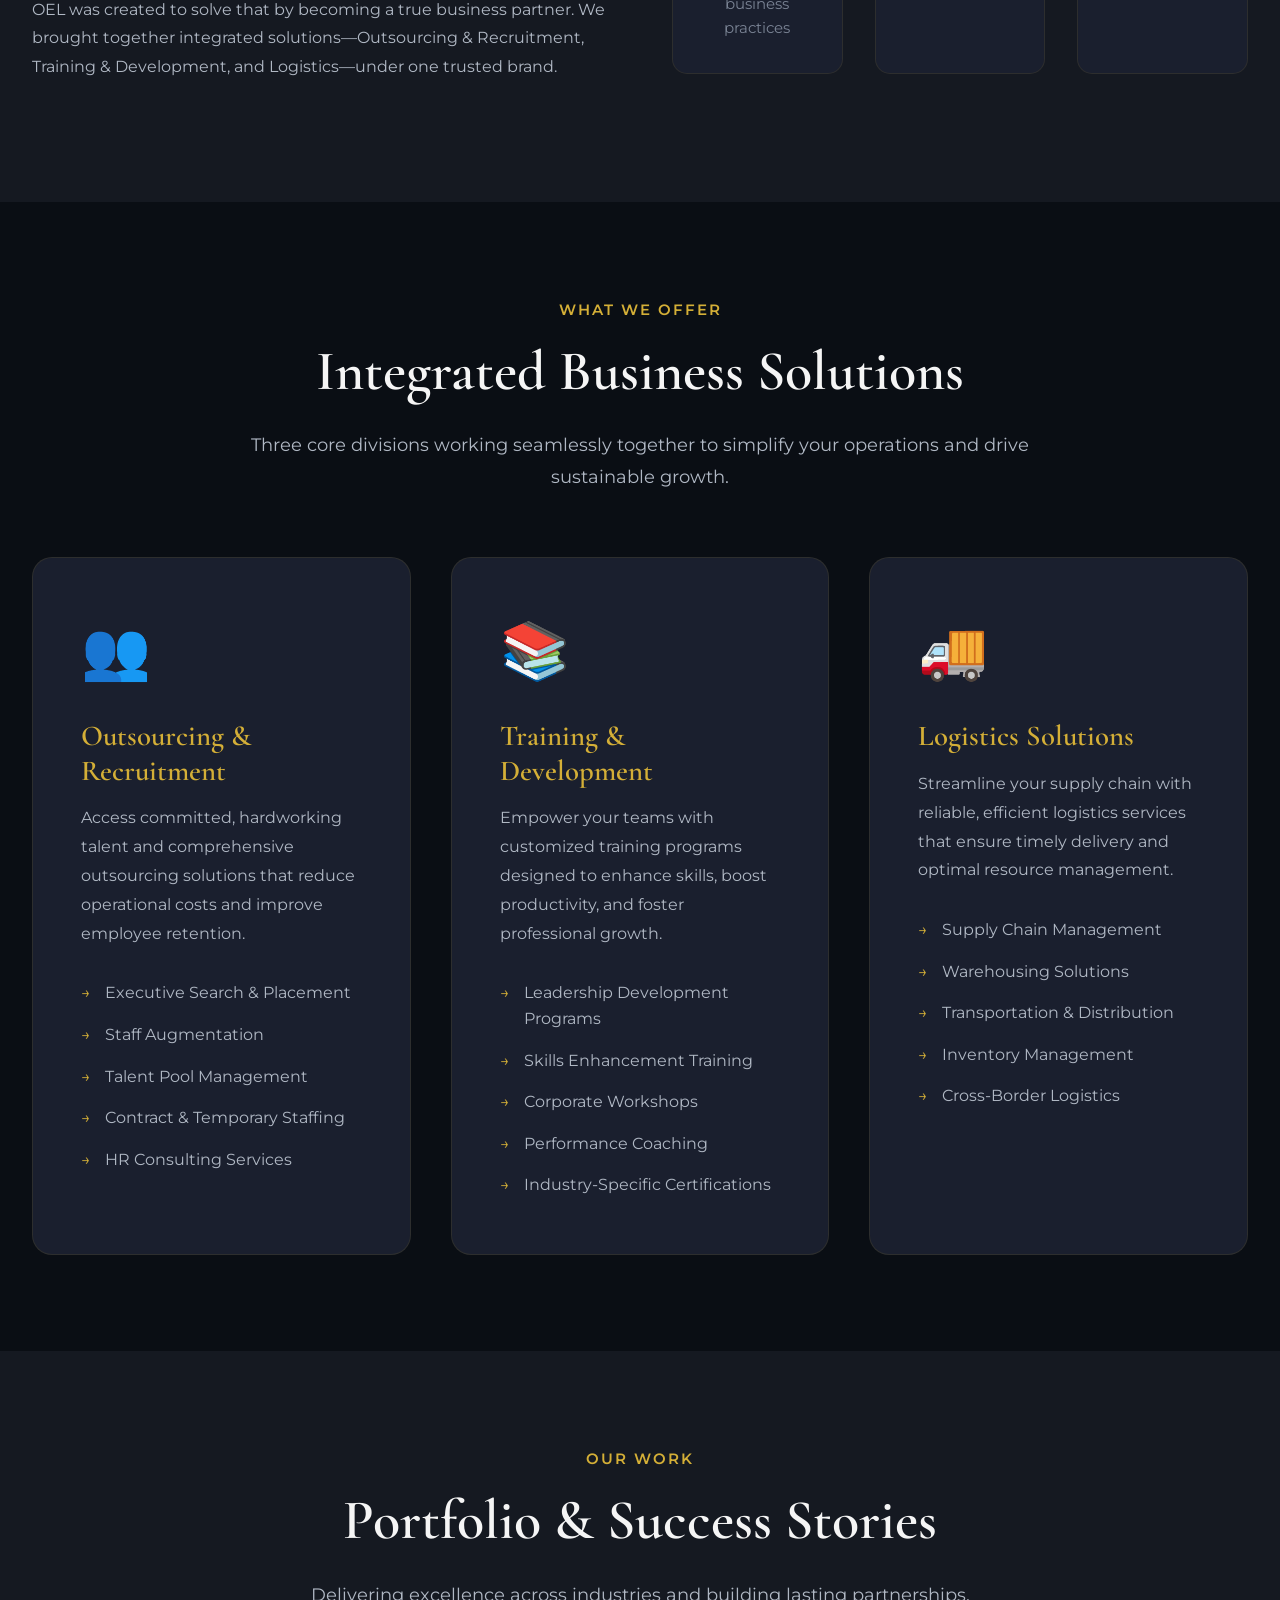
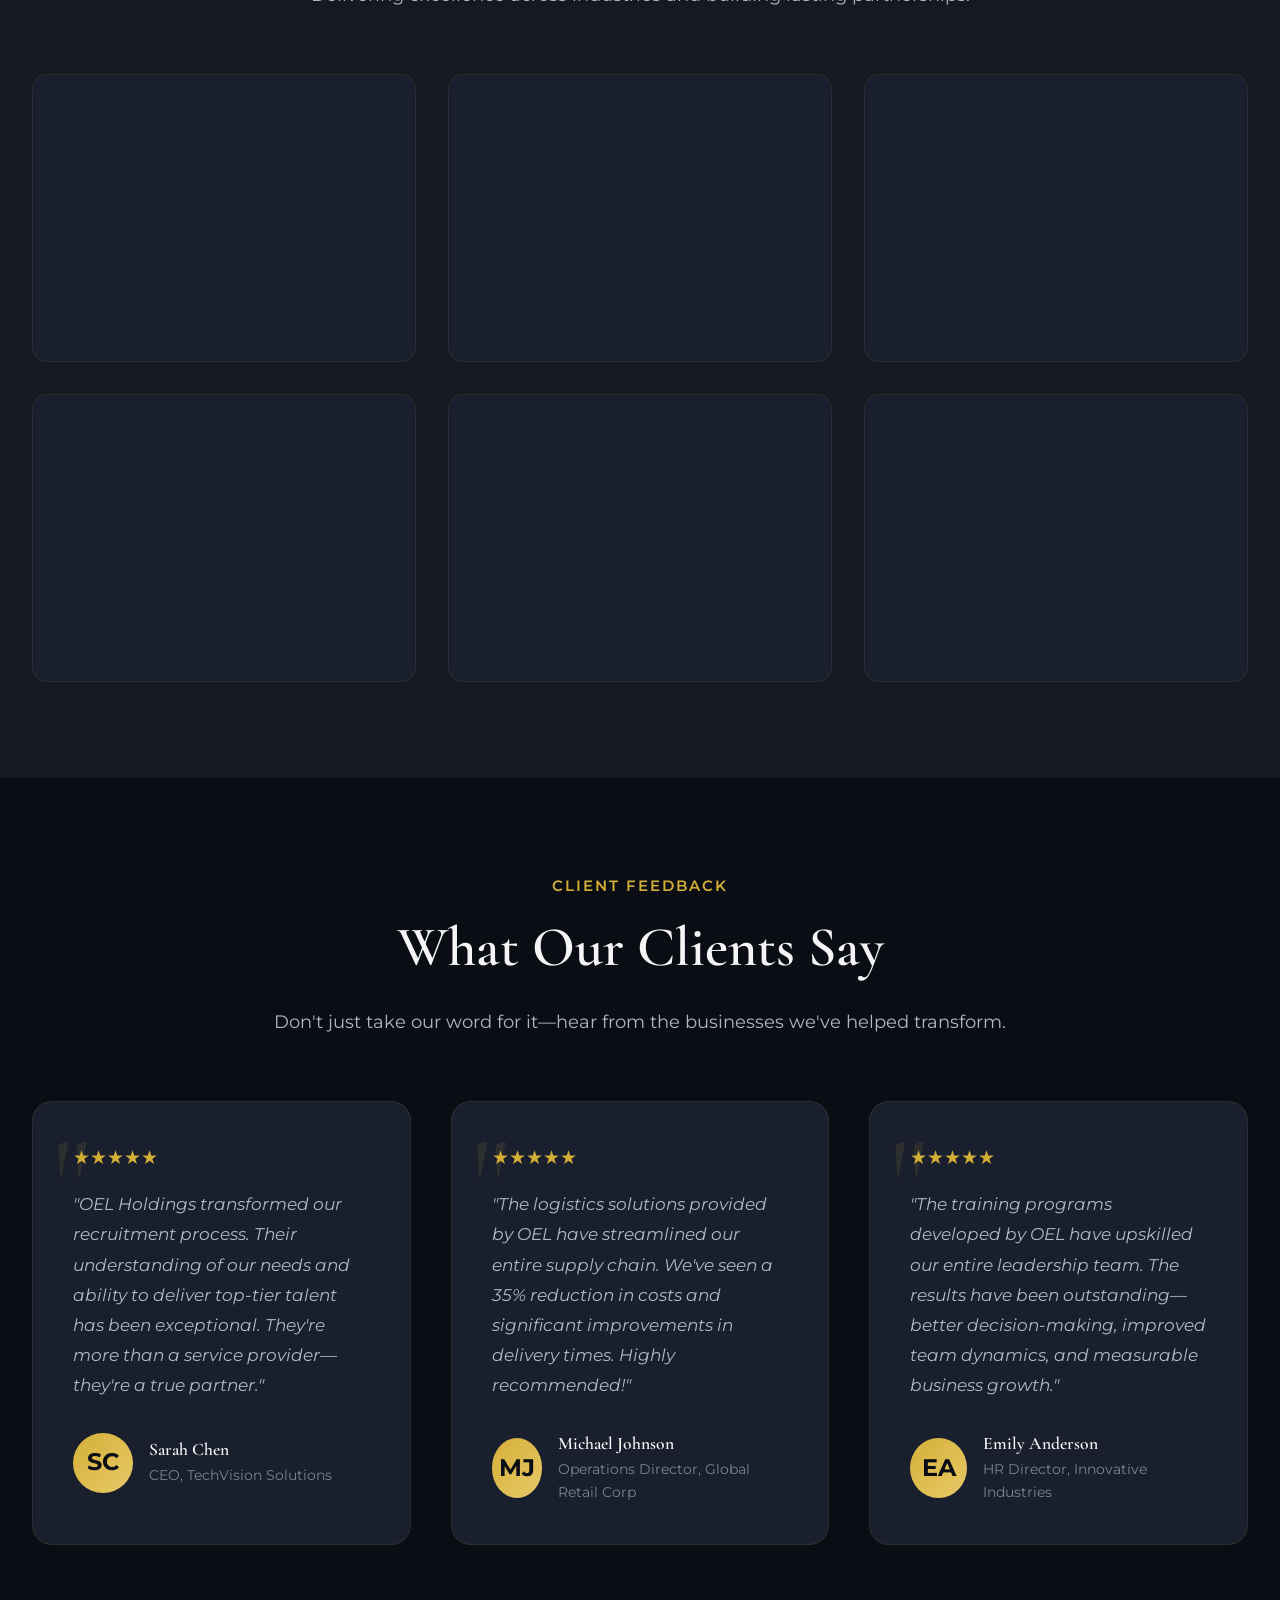
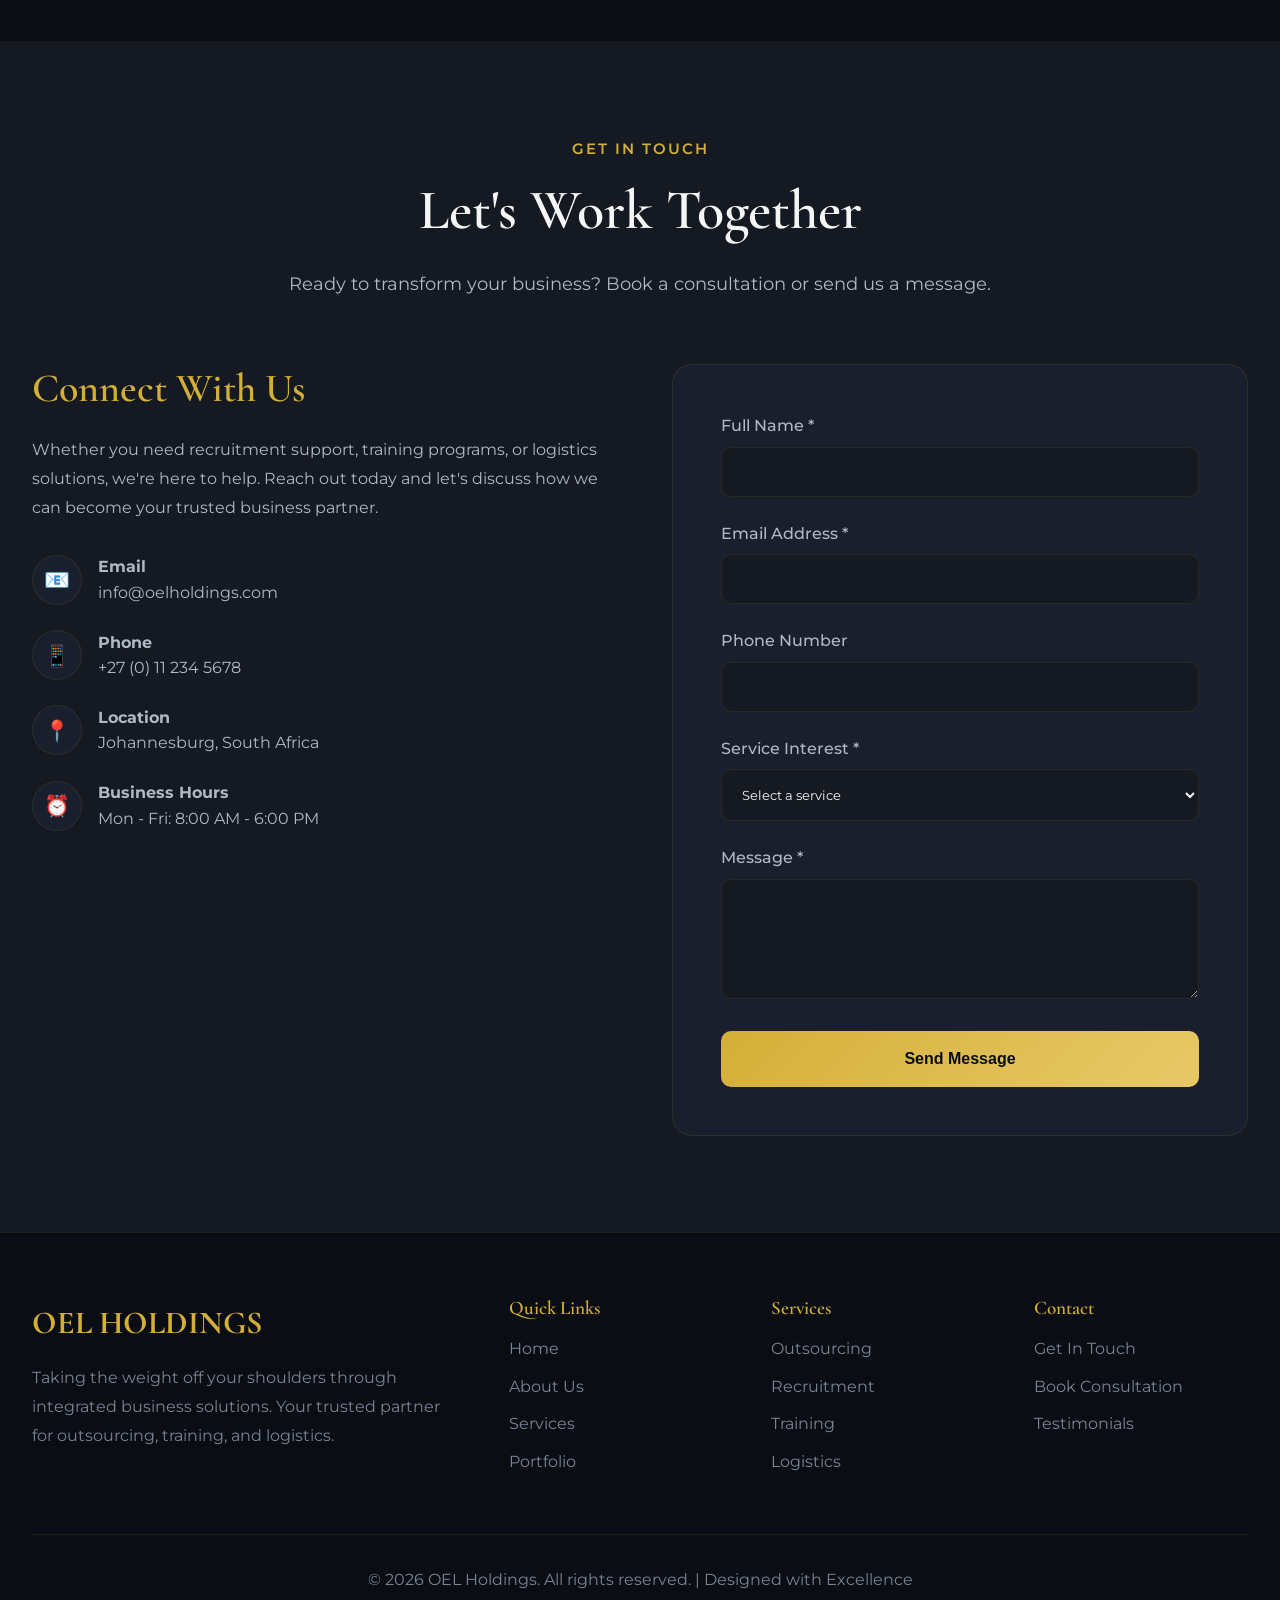
==== commit f14840fb: "Rename index.html.html to index.html" ====
--- a/index.html
+++ b/index.html
@@ -2,454 +2,1149 @@
 <html lang="en">
 <head>
     <meta charset="UTF-8">
-    <meta name="viewport" content="width=device-width, initial-scale=1.0" >
-    <title>OEL Holdings - OEL Sourcing Solutions, Logistics & More</title>
-    <link rel="stylesheet" href="styles.css">
+    <meta name="viewport" content="width=device-width, initial-scale=1.0">
+    <title>OEL Holdings - Your Trusted Business Partner</title>
     <link rel="preconnect" href="https://fonts.googleapis.com">
     <link rel="preconnect" href="https://fonts.gstatic.com" crossorigin>
-    <link href="https://fonts.googleapis.com/css2?family=Playfair+Display:wght@700;900&family=Work+Sans:wght@300;400;500;600&display=swap" rel="stylesheet">
+    <link href="https://fonts.googleapis.com/css2?family=Cormorant+Garamond:wght@300;400;500;600;700&family=Montserrat:wght@300;400;500;600;700&display=swap" rel="stylesheet">
+    <style>
+        :root {
+            --bg-primary: #0a0e14;
+            --bg-secondary: #151921;
+            --bg-tertiary: #1a1f2e;
+            --accent-gold: #d4af37;
+            --accent-gold-light: #e8c968;
+            --text-primary: #f5f5f5;
+            --text-secondary: #b0b8c4;
+            --text-muted: #7a8394;
+            --border-subtle: rgba(212, 175, 55, 0.1);
+            --shadow-glow: rgba(212, 175, 55, 0.15);
+        }
+
+        * {
+            margin: 0;
+            padding: 0;
+            box-sizing: border-box;
+        }
+
+        body {
+            font-family: 'Montserrat', sans-serif;
+            background: var(--bg-primary);
+            color: var(--text-primary);
+            line-height: 1.6;
+            overflow-x: hidden;
+        }
+
+        h1, h2, h3, h4, h5, h6 {
+            font-family: 'Cormorant Garamond', serif;
+            font-weight: 600;
+            line-height: 1.2;
+        }
+
+        /* Navigation */
+        .navbar {
+            position: fixed;
+            top: 0;
+            width: 100%;
+            background: rgba(10, 14, 20, 0.95);
+            backdrop-filter: blur(10px);
+            z-index: 1000;
+            transition: all 0.3s ease;
+            border-bottom: 1px solid var(--border-subtle);
+        }
+
+        .navbar.scrolled {
+            background: rgba(10, 14, 20, 0.98);
+            box-shadow: 0 4px 20px rgba(0, 0, 0, 0.3);
+        }
+
+        .nav-container {
+            max-width: 1400px;
+            margin: 0 auto;
+            padding: 1.2rem 2rem;
+            display: flex;
+            justify-content: space-between;
+            align-items: center;
+        }
+
+        .logo {
+            font-size: 1.8rem;
+            font-weight: 700;
+            color: var(--accent-gold);
+            font-family: 'Cormorant Garamond', serif;
+            letter-spacing: 1px;
+        }
+
+        .nav-menu {
+            display: flex;
+            list-style: none;
+            gap: 2.5rem;
+            align-items: center;
+        }
+
+        .nav-menu a {
+            color: var(--text-secondary);
+            text-decoration: none;
+            font-size: 0.95rem;
+            font-weight: 500;
+            transition: color 0.3s ease;
+            letter-spacing: 0.5px;
+        }
+
+        .nav-menu a:hover {
+            color: var(--accent-gold);
+        }
+
+        .cta-button {
+            background: linear-gradient(135deg, var(--accent-gold) 0%, var(--accent-gold-light) 100%);
+            color: var(--bg-primary);
+            padding: 0.75rem 1.8rem;
+            border-radius: 30px;
+            font-weight: 600;
+            transition: all 0.3s ease;
+            border: none;
+            cursor: pointer;
+            font-size: 0.9rem;
+        }
+
+        .cta-button:hover {
+            transform: translateY(-2px);
+            box-shadow: 0 10px 25px var(--shadow-glow);
+        }
+
+        .mobile-toggle {
+            display: none;
+            flex-direction: column;
+            cursor: pointer;
+            gap: 5px;
+        }
+
+        .mobile-toggle span {
+            width: 25px;
+            height: 2px;
+            background: var(--accent-gold);
+            transition: 0.3s;
+        }
+
+        /* Hero Section */
+        .hero {
+            min-height: 100vh;
+            display: flex;
+            align-items: center;
+            justify-content: center;
+            padding: 6rem 2rem 4rem;
+            position: relative;
+            overflow: hidden;
+            background: linear-gradient(135deg, var(--bg-primary) 0%, var(--bg-secondary) 100%);
+        }
+
+        .hero::before {
+            content: '';
+            position: absolute;
+            top: 0;
+            left: 0;
+            right: 0;
+            bottom: 0;
+            background: 
+                radial-gradient(circle at 20% 50%, rgba(212, 175, 55, 0.05) 0%, transparent 50%),
+                radial-gradient(circle at 80% 80%, rgba(212, 175, 55, 0.03) 0%, transparent 50%);
+            pointer-events: none;
+        }
+
+        .hero-content {
+            max-width: 1400px;
+            width: 100%;
+            display: grid;
+            grid-template-columns: 1fr 1fr;
+            gap: 4rem;
+            align-items: center;
+            position: relative;
+            z-index: 1;
+        }
+
+        .hero-text h1 {
+            font-size: 4.5rem;
+            margin-bottom: 1.5rem;
+            background: linear-gradient(135deg, var(--text-primary) 0%, var(--accent-gold-light) 100%);
+            -webkit-background-clip: text;
+            -webkit-text-fill-color: transparent;
+            background-clip: text;
+            animation: fadeInUp 1s ease;
+        }
+
+        .hero-text .subtitle {
+            font-size: 1.4rem;
+            color: var(--text-secondary);
+            margin-bottom: 2rem;
+            line-height: 1.8;
+            animation: fadeInUp 1s ease 0.2s backwards;
+        }
+
+        .hero-text .highlight {
+            color: var(--accent-gold);
+            font-weight: 600;
+        }
+
+        .hero-buttons {
+            display: flex;
+            gap: 1.5rem;
+            margin-top: 2.5rem;
+            animation: fadeInUp 1s ease 0.4s backwards;
+        }
+
+        .btn-primary {
+            background: linear-gradient(135deg, var(--accent-gold) 0%, var(--accent-gold-light) 100%);
+            color: var(--bg-primary);
+            padding: 1rem 2.5rem;
+            border-radius: 30px;
+            font-weight: 600;
+            text-decoration: none;
+            transition: all 0.3s ease;
+            border: 2px solid transparent;
+            display: inline-block;
+        }
+
+        .btn-primary:hover {
+            transform: translateY(-3px);
+            box-shadow: 0 15px 35px var(--shadow-glow);
+        }
+
+        .btn-secondary {
+            background: transparent;
+            color: var(--accent-gold);
+            padding: 1rem 2.5rem;
+            border-radius: 30px;
+            font-weight: 600;
+            text-decoration: none;
+            border: 2px solid var(--accent-gold);
+            transition: all 0.3s ease;
+            display: inline-block;
+        }
+
+        .btn-secondary:hover {
+            background: var(--accent-gold);
+            color: var(--bg-primary);
+            transform: translateY(-3px);
+        }
+
+        .hero-visual {
+            position: relative;
+            animation: fadeIn 1.2s ease 0.6s backwards;
+        }
+
+        .hero-stats {
+            display: grid;
+            grid-template-columns: repeat(2, 1fr);
+            gap: 2rem;
+        }
+
+        .stat-card {
+            background: var(--bg-tertiary);
+            padding: 2rem;
+            border-radius: 15px;
+            border: 1px solid var(--border-subtle);
+            transition: all 0.3s ease;
+        }
+
+        .stat-card:hover {
+            border-color: var(--accent-gold);
+            transform: translateY(-5px);
+            box-shadow: 0 10px 30px rgba(212, 175, 55, 0.1);
+        }
+
+        .stat-number {
+            font-size: 2.5rem;
+            font-weight: 700;
+            color: var(--accent-gold);
+            font-family: 'Cormorant Garamond', serif;
+        }
+
+        .stat-label {
+            color: var(--text-secondary);
+            font-size: 0.95rem;
+            margin-top: 0.5rem;
+        }
+
+        /* Section Styles */
+        section {
+            padding: 6rem 2rem;
+            position: relative;
+        }
+
+        .section-header {
+            text-align: center;
+            max-width: 800px;
+            margin: 0 auto 4rem;
+        }
+
+        .section-tag {
+            color: var(--accent-gold);
+            font-size: 0.95rem;
+            font-weight: 600;
+            letter-spacing: 2px;
+            text-transform: uppercase;
+            margin-bottom: 1rem;
+        }
+
+        .section-title {
+            font-size: 3.5rem;
+            margin-bottom: 1.5rem;
+            color: var(--text-primary);
+        }
+
+        .section-description {
+            font-size: 1.1rem;
+            color: var(--text-secondary);
+            line-height: 1.8;
+        }
+
+        .container {
+            max-width: 1400px;
+            margin: 0 auto;
+        }
+
+        /* About Section */
+        .about {
+            background: var(--bg-secondary);
+        }
+
+        .about-content {
+            display: grid;
+            grid-template-columns: 1fr 1fr;
+            gap: 4rem;
+            align-items: center;
+        }
+
+        .about-text h3 {
+            font-size: 2rem;
+            color: var(--accent-gold);
+            margin-bottom: 1.5rem;
+        }
+
+        .about-text p {
+            color: var(--text-secondary);
+            margin-bottom: 1.5rem;
+            line-height: 1.8;
+        }
+
+        .values-grid {
+            display: grid;
+            grid-template-columns: repeat(3, 1fr);
+            gap: 2rem;
+            margin-top: 3rem;
+        }
+
+        .value-card {
+            background: var(--bg-tertiary);
+            padding: 2rem;
+            border-radius: 15px;
+            border: 1px solid var(--border-subtle);
+            text-align: center;
+            transition: all 0.3s ease;
+        }
+
+        .value-card:hover {
+            border-color: var(--accent-gold);
+            transform: translateY(-5px);
+        }
+
+        .value-icon {
+            font-size: 3rem;
+            margin-bottom: 1rem;
+        }
+
+        .value-card h4 {
+            font-size: 1.3rem;
+            color: var(--accent-gold);
+            margin-bottom: 0.5rem;
+        }
+
+        .value-card p {
+            color: var(--text-muted);
+            font-size: 0.95rem;
+        }
+
+        /* Services Section */
+        .services {
+            background: var(--bg-primary);
+        }
+
+        .services-grid {
+            display: grid;
+            grid-template-columns: repeat(auto-fit, minmax(350px, 1fr));
+            gap: 2.5rem;
+        }
+
+        .service-card {
+            background: var(--bg-tertiary);
+            padding: 3rem;
+            border-radius: 20px;
+            border: 1px solid var(--border-subtle);
+            transition: all 0.4s ease;
+            position: relative;
+            overflow: hidden;
+        }
+
+        .service-card::before {
+            content: '';
+            position: absolute;
+            top: 0;
+            left: 0;
+            width: 100%;
+            height: 4px;
+            background: linear-gradient(90deg, var(--accent-gold) 0%, var(--accent-gold-light) 100%);
+            transform: scaleX(0);
+            transition: transform 0.4s ease;
+        }
+
+        .service-card:hover::before {
+            transform: scaleX(1);
+        }
+
+        .service-card:hover {
+            border-color: var(--accent-gold);
+            transform: translateY(-10px);
+            box-shadow: 0 20px 40px rgba(212, 175, 55, 0.1);
+        }
+
+        .service-icon {
+            font-size: 3.5rem;
+            margin-bottom: 1.5rem;
+        }
+
+        .service-card h3 {
+            font-size: 1.8rem;
+            color: var(--accent-gold);
+            margin-bottom: 1rem;
+        }
+
+        .service-card p {
+            color: var(--text-secondary);
+            line-height: 1.8;
+            margin-bottom: 1.5rem;
+        }
+
+        .service-features {
+            list-style: none;
+            margin-top: 1.5rem;
+        }
+
+        .service-features li {
+            color: var(--text-secondary);
+            padding: 0.5rem 0;
+            padding-left: 1.5rem;
+            position: relative;
+        }
+
+        .service-features li::before {
+            content: '→';
+            position: absolute;
+            left: 0;
+            color: var(--accent-gold);
+        }
+
+        /* Portfolio/Gallery Section */
+        .portfolio {
+            background: var(--bg-secondary);
+        }
+
+        .portfolio-grid {
+            display: grid;
+            grid-template-columns: repeat(auto-fit, minmax(300px, 1fr));
+            gap: 2rem;
+        }
+
+        .portfolio-item {
+            position: relative;
+            border-radius: 15px;
+            overflow: hidden;
+            aspect-ratio: 4/3;
+            background: var(--bg-tertiary);
+            border: 1px solid var(--border-subtle);
+            cursor: pointer;
+            transition: all 0.3s ease;
+        }
+
+        .portfolio-item:hover {
+            transform: translateY(-10px);
+            box-shadow: 0 20px 40px rgba(212, 175, 55, 0.15);
+        }
+
+        .portfolio-overlay {
+            position: absolute;
+            inset: 0;
+            background: linear-gradient(180deg, transparent 0%, rgba(10, 14, 20, 0.9) 100%);
+            display: flex;
+            flex-direction: column;
+            justify-content: flex-end;
+            padding: 2rem;
+            opacity: 0;
+            transition: opacity 0.3s ease;
+        }
+
+        .portfolio-item:hover .portfolio-overlay {
+            opacity: 1;
+        }
+
+        .portfolio-overlay h4 {
+            color: var(--accent-gold);
+            font-size: 1.5rem;
+            margin-bottom: 0.5rem;
+        }
+
+        .portfolio-overlay p {
+            color: var(--text-secondary);
+            font-size: 0.95rem;
+        }
+
+        /* Testimonials Section */
+        .testimonials {
+            background: var(--bg-primary);
+        }
+
+        .testimonials-grid {
+            display: grid;
+            grid-template-columns: repeat(auto-fit, minmax(350px, 1fr));
+            gap: 2.5rem;
+        }
+
+        .testimonial-card {
+            background: var(--bg-tertiary);
+            padding: 2.5rem;
+            border-radius: 20px;
+            border: 1px solid var(--border-subtle);
+            transition: all 0.3s ease;
+            position: relative;
+        }
+
+        .testimonial-card::before {
+            content: '"';
+            position: absolute;
+            top: -20px;
+            left: 20px;
+            font-size: 8rem;
+            color: var(--accent-gold);
+            opacity: 0.1;
+            font-family: 'Cormorant Garamond', serif;
+        }
+
+        .testimonial-card:hover {
+            border-color: var(--accent-gold);
+            transform: translateY(-5px);
+        }
+
+        .testimonial-text {
+            color: var(--text-secondary);
+            font-size: 1.05rem;
+            line-height: 1.8;
+            margin-bottom: 2rem;
+            font-style: italic;
+        }
+
+        .testimonial-author {
+            display: flex;
+            align-items: center;
+            gap: 1rem;
+        }
+
+        .author-avatar {
+            width: 60px;
+            height: 60px;
+            border-radius: 50%;
+            background: linear-gradient(135deg, var(--accent-gold) 0%, var(--accent-gold-light) 100%);
+            display: flex;
+            align-items: center;
+            justify-content: center;
+            font-size: 1.5rem;
+            font-weight: 700;
+            color: var(--bg-primary);
+        }
+
+        .author-info h5 {
+            color: var(--text-primary);
+            font-size: 1.1rem;
+            margin-bottom: 0.25rem;
+        }
+
+        .author-info p {
+            color: var(--text-muted);
+            font-size: 0.9rem;
+        }
+
+        .stars {
+            color: var(--accent-gold);
+            margin-bottom: 1rem;
+            font-size: 1.2rem;
+        }
+
+        /* Contact Section */
+        .contact {
+            background: var(--bg-secondary);
+        }
+
+        .contact-container {
+            display: grid;
+            grid-template-columns: 1fr 1fr;
+            gap: 4rem;
+        }
+
+        .contact-info h3 {
+            font-size: 2.5rem;
+            color: var(--accent-gold);
+            margin-bottom: 1.5rem;
+        }
+
+        .contact-info p {
+            color: var(--text-secondary);
+            line-height: 1.8;
+            margin-bottom: 2rem;
+        }
+
+        .contact-details {
+            display: flex;
+            flex-direction: column;
+            gap: 1.5rem;
+        }
+
+        .contact-item {
+            display: flex;
+            align-items: center;
+            gap: 1rem;
+            color: var(--text-secondary);
+        }
+
+        .contact-icon {
+            width: 50px;
+            height: 50px;
+            border-radius: 50%;
+            background: var(--bg-tertiary);
+            border: 1px solid var(--border-subtle);
+            display: flex;
+            align-items: center;
+            justify-content: center;
+            font-size: 1.3rem;
+            color: var(--accent-gold);
+        }
+
+        .contact-form {
+            background: var(--bg-tertiary);
+            padding: 3rem;
+            border-radius: 20px;
+            border: 1px solid var(--border-subtle);
+        }
+
+        .form-group {
+            margin-bottom: 1.5rem;
+        }
+
+        .form-group label {
+            display: block;
+            color: var(--text-secondary);
+            margin-bottom: 0.5rem;
+            font-weight: 500;
+        }
+
+        .form-group input,
+        .form-group textarea,
+        .form-group select {
+            width: 100%;
+            padding: 1rem;
+            background: var(--bg-secondary);
+            border: 1px solid var(--border-subtle);
+            border-radius: 10px;
+            color: var(--text-primary);
+            font-family: 'Montserrat', sans-serif;
+            transition: all 0.3s ease;
+        }
+
+        .form-group input:focus,
+        .form-group textarea:focus,
+        .form-group select:focus {
+            outline: none;
+            border-color: var(--accent-gold);
+            box-shadow: 0 0 0 3px rgba(212, 175, 55, 0.1);
+        }
+
+        .form-group textarea {
+            resize: vertical;
+            min-height: 120px;
+        }
+
+        .submit-btn {
+            width: 100%;
+            background: linear-gradient(135deg, var(--accent-gold) 0%, var(--accent-gold-light) 100%);
+            color: var(--bg-primary);
+            padding: 1.2rem;
+            border: none;
+            border-radius: 10px;
+            font-weight: 600;
+            font-size: 1rem;
+            cursor: pointer;
+            transition: all 0.3s ease;
+        }
+
+        .submit-btn:hover {
+            transform: translateY(-2px);
+            box-shadow: 0 10px 25px var(--shadow-glow);
+        }
+
+        /* Footer */
+        footer {
+            background: var(--bg-primary);
+            padding: 4rem 2rem 2rem;
+            border-top: 1px solid var(--border-subtle);
+        }
+
+        .footer-content {
+            max-width: 1400px;
+            margin: 0 auto;
+            display: grid;
+            grid-template-columns: 2fr 1fr 1fr 1fr;
+            gap: 3rem;
+            margin-bottom: 3rem;
+        }
+
+        .footer-logo {
+            font-size: 2rem;
+            font-weight: 700;
+            color: var(--accent-gold);
+            font-family: 'Cormorant Garamond', serif;
+            margin-bottom: 1rem;
+        }
+
+        .footer-about {
+            color: var(--text-muted);
+            line-height: 1.8;
+        }
+
+        .footer-section h4 {
+            color: var(--accent-gold);
+            font-size: 1.2rem;
+            margin-bottom: 1rem;
+        }
+
+        .footer-links {
+            list-style: none;
+        }
+
+        .footer-links li {
+            margin-bottom: 0.75rem;
+        }
+
+        .footer-links a {
+            color: var(--text-muted);
+            text-decoration: none;
+            transition: color 0.3s ease;
+        }
+
+        .footer-links a:hover {
+            color: var(--accent-gold);
+        }
+
+        .footer-bottom {
+            max-width: 1400px;
+            margin: 0 auto;
+            padding-top: 2rem;
+            border-top: 1px solid var(--border-subtle);
+            text-align: center;
+            color: var(--text-muted);
+        }
+
+        /* WhatsApp Button */
+        .whatsapp-float {
+            position: fixed;
+            bottom: 30px;
+            right: 30px;
+            width: 60px;
+            height: 60px;
+            background: #25d366;
+            border-radius: 50%;
+            display: flex;
+            align-items: center;
+            justify-content: center;
+            font-size: 2rem;
+            color: white;
+            box-shadow: 0 4px 20px rgba(37, 211, 102, 0.3);
+            cursor: pointer;
+            transition: all 0.3s ease;
+            z-index: 999;
+        }
+
+        .whatsapp-float:hover {
+            transform: scale(1.1);
+            box-shadow: 0 6px 30px rgba(37, 211, 102, 0.5);
+        }
+
+        /* Animations */
+        @keyframes fadeInUp {
+            from {
+                opacity: 0;
+                transform: translateY(30px);
+            }
+            to {
+                opacity: 1;
+                transform: translateY(0);
+            }
+        }
+
+        @keyframes fadeIn {
+            from {
+                opacity: 0;
+            }
+            to {
+                opacity: 1;
+            }
+        }
+
+        /* Scroll Animations */
+        .reveal {
+            opacity: 0;
+            transform: translateY(50px);
+            transition: all 0.8s ease;
+        }
+
+        .reveal.active {
+            opacity: 1;
+            transform: translateY(0);
+        }
+
+        /* Responsive Design */
+        @media (max-width: 968px) {
+            .nav-menu {
+                position: fixed;
+                left: -100%;
+                top: 70px;
+                flex-direction: column;
+                background: var(--bg-secondary);
+                width: 100%;
+                text-align: center;
+                transition: 0.3s;
+                padding: 2rem 0;
+                border-top: 1px solid var(--border-subtle);
+            }
+
+            .nav-menu.active {
+                left: 0;
+            }
+
+            .mobile-toggle {
+                display: flex;
+            }
+
+            .hero-content {
+                grid-template-columns: 1fr;
+                text-align: center;
+            }
+
+            .hero-text h1 {
+                font-size: 3rem;
+            }
+
+            .hero-buttons {
+                justify-content: center;
+                flex-wrap: wrap;
+            }
+
+            .about-content,
+            .contact-container {
+                grid-template-columns: 1fr;
+            }
+
+            .values-grid {
+                grid-template-columns: 1fr;
+            }
+
+            .section-title {
+                font-size: 2.5rem;
+            }
+
+            .footer-content {
+                grid-template-columns: 1fr;
+            }
+
+            .services-grid,
+            .portfolio-grid,
+            .testimonials-grid {
+                grid-template-columns: 1fr;
+            }
+        }
+
+        @media (max-width: 480px) {
+            .hero-text h1 {
+                font-size: 2.2rem;
+            }
+
+            .hero-text .subtitle {
+                font-size: 1.1rem;
+            }
+
+            .section-title {
+                font-size: 2rem;
+            }
+        }
+    </style>
 </head>
 <body>
     <!-- Navigation -->
-    <nav class="navbar" id="navbar">
-        <div class="container">
-            <div class="nav-brand">
-                <a href="#home">OEL Holdings</a>
-            </div>
-            <button class="nav-toggle" id="navToggle" aria-label="Toggle navigation">
+    <nav class="navbar">
+        <div class="nav-container">
+            <div class="logo">OEL HOLDINGS</div>
+            <ul class="nav-menu">
+                <li><a href="#home">Home</a></li>
+                <li><a href="#about">About</a></li>
+                <li><a href="#services">Services</a></li>
+                <li><a href="#portfolio">Portfolio</a></li>
+                <li><a href="#testimonials">Testimonials</a></li>
+                <li><a href="#contact">Contact</a></li>
+                <li><button class="cta-button" onclick="scrollToContact()">Book Now</button></li>
+            </ul>
+            <div class="mobile-toggle" onclick="toggleMenu()">
                 <span></span>
                 <span></span>
                 <span></span>
-            </button>
-            <ul class="nav-menu" id="navMenu">
-                <li><a href="#home" class="nav-link">Home</a></li>
-                <li class="dropdown">
-                    <a href="#divisions" class="nav-link">Divisions</a>
-                    <ul class="dropdown-menu">
-                        <li><a href="#outsourcing">OEL Sourcing Solution</a></li>
-                        <li><a href="#construction">Construction</a></li>
-                        <li><a href="#logistics">Logistics</a></li>
-                        <li><a href="#port-operations">Port Operations</a></li>
-                        <li><a href="#training">Training & Development</a></li>
-                        <li><a href="#security">Security</a></li>
-                    </ul>
-                </li>
-                <li><a href="#news" class="nav-link">News</a></li>
-                <li><a href="#contact" class="nav-link">Contact</a></li>
-            </ul>
+            </div>
         </div>
     </nav>
 
-    <!-- Hero Section with Slider   -->
+    <!-- Hero Section -->
     <section class="hero" id="home">
-        <div class="hero-slider">
-			<div class="hero-slide active" style="background: linear-gradient(135deg, rgba(13,71,161,0.85), rgba(21,101,192,0.75)), url('https://images.unsplash.com/photo-1454165804606-c3d57bc86b40?w=1920&q=80') center/cover;">
-                <div class="container">
-                    <div class="hero-content">
-                        <h1 class="hero-title">OEL Sourcing Solutions</h1>
-                        <p class="hero-subtitle">Delivers agile, end to end recruitment process</p>
-                        <a href="#outsourcing" class="btn btn-primary">Discover More</a>
+        <div class="hero-content">
+            <div class="hero-text">
+                <h1>Taking the Weight Off Your Shoulders</h1>
+                <p class="subtitle">
+                    We partner with <span class="highlight">seasoned executives</span> and <span class="highlight">growing businesses</span>, delivering smart, agile, and fully customizable solutions that actually fit your needs.
+                </p>
+                <div class="hero-buttons">
+                    <a href="#services" class="btn-primary">Explore Services</a>
+                    <a href="#contact" class="btn-secondary">Get Started</a>
+                </div>
+            </div>
+            <div class="hero-visual">
+                <div class="hero-stats">
+                    <div class="stat-card reveal">
+                        <div class="stat-number">500+</div>
+                        <div class="stat-label">Happy Clients</div>
                     </div>
-                </div>
-            </div>
-            <div class="hero-slide" style="background: linear-gradient(135deg, rgba(20,30,48,0.85), rgba(36,59,85,0.75)), url('https://images.unsplash.com/photo-1504307651254-35680f356dfd?w=1920&q=80') center/cover;">
-                <div class="container">
-                    <div class="hero-content">
-                        <h1 class="hero-title">Construction Excellence</h1>
-                        <p class="hero-subtitle">Covering all aspects of construction and project management</p>
-                        <a href="#construction" class="btn btn-primary">Discover More</a>
+                    <div class="stat-card reveal">
+                        <div class="stat-number">98%</div>
+                        <div class="stat-label">Satisfaction Rate</div>
                     </div>
-                </div>
-            </div>
-            <div class="hero-slide" style="background: linear-gradient(135deg, rgba(183,28,28,0.85), rgba(136,14,79,0.75)), url('https://images.unsplash.com/photo-1494412574643-ff11b0a5c1c3?w=1920&q=80') center/cover;">
-                <div class="container">
-                    <div class="hero-content">
-                        <h1 class="hero-title">Logistics Solutions</h1>
-                        <p class="hero-subtitle">Seamless logistical support for the motor trade industry</p>
-                        <a href="#logistics" class="btn btn-primary">Discover More</a>
+                    <div class="stat-card reveal">
+                        <div class="stat-number">15+</div>
+                        <div class="stat-label">Years Experience</div>
                     </div>
-                </div>
-            </div>
-            <div class="hero-slide" style="background: linear-gradient(135deg, rgba(27,94,32,0.85), rgba(46,125,50,0.75)), url('https://images.unsplash.com/photo-1427504494785-3a9ca7044f45?w=1920&q=80') center/cover;">
-                <div class="container">
-                    <div class="hero-content">
-                        <h1 class="hero-title">Training & Development</h1>
-                        <p class="hero-subtitle">Empowering workforce through proper training and development</p>
-                        <a href="#training" class="btn btn-primary">Discover More</a>
+                    <div class="stat-card reveal">
+                        <div class="stat-number">24/7</div>
+                        <div class="stat-label">Support Available</div>
                     </div>
                 </div>
             </div>
-            <div class="hero-slide" style="background: linear-gradient(135deg, rgba(230,81,0,0.85), rgba(245,124,0,0.75)), url('https://images.unsplash.com/photo-1566404791232-af9fe0ae8f8b?w=1920&q=80') center/cover;">
-                <div class="container">
-                    <div class="hero-content">
-                        <h1 class="hero-title">Port Operations</h1>
-                        <p class="hero-subtitle">Supplying labour to port operators and stevedores</p>
-                        <a href="#port-operations" class="btn btn-primary">Discover More</a>
-                    </div>
-                </div>
-            </div>
-        </div>
-        <div class="slider-controls">
-            <button class="slider-btn prev" aria-label="Previous slide">‹</button>
-            <div class="slider-dots"></div>
-            <button class="slider-btn next" aria-label="Next slide">›</button>
         </div>
     </section>
 
-    <!-- Divisions Section -->
-    <section class="divisions" id="divisions">
+    <!-- About Section -->
+    <section class="about" id="about">
         <div class="container">
-            <h2 class="section-title">Our Divisions</h2>
-            <div class="divisions-grid">                
-                <div class="division-card" data-division="outsourcing">
-                    <div class="card-icon">👥</div>
-                    <h3>OEL Sourcing Solutions</h3>
-                    <h2>Outsourcing & Recruitment</h2>
-					
-					<p>
-						With decades of combined recruitment experience across multiple industries,
-						<strong>OEL Sourcing Solutions</strong> delivers agile, end-to-end recruitment
-						and outsourcing solutions tailored to each client’s unique needs.
-						We are passionate about what we do and take pride in offering fully customised
-						recruitment services — there is no cookie-cutter approach.
-					</p>
-					
-					<h3>Service Offerings</h3>
-					<ul>
-						<li>National and international recruitment across all industries</li>
-						<li>Permanent, contract, and disability placements</li>
-						<li>Response handling</li>
-						<li>Graduate, internship, learnership, and apprenticeship recruitment</li>
-						<li>Recruitment Process Outsourcing (RPO)</li>
-						<li>Business Process Outsourcing (HR / IR)</li>
-						<li>Verification and reference checks</li>
-					</ul>
-					
-					<p>
-						In addition, OEL Sourcing Solutions is an international outsourcing and remote
-						staffing provider, supplying highly skilled virtual assistants and remote
-						support staff to businesses across a wide range of industries.
-						The company specialises in sourcing, screening, and placing remote professionals
-						in administrative, operational, sales, marketing, and specialised support roles.
-					</p>
-					
-					<p>
-						Operating with distributed teams, OEL Sourcing Solutions serves clients primarily
-						across <strong>North America, Europe, the United Kingdom, Australia, and Africa</strong>.
-					</p>
-                    <a href="#outsourcing" class="card-link">Read More →</a>
-                </div>
-                <div class="division-card" data-division="construction">
-                    <div class="card-icon">🏗️</div>
-                    <h3>Construction</h3>
-                    <p>Covering all aspects of construction and project management. No project is too big or too small.</p>
-                    <a href="#construction" class="card-link">Read More →</a>
-                </div>
-                <div class="division-card" data-division="logistics">
-                    <div class="card-icon">🚚</div>
-                    <h3>Logistics</h3>
-                    <p>Offering seamless logistical support to people involved in the motor trade industry.</p>
-                    <a href="#logistics" class="card-link">Read More →</a>
-                </div>
-                <div class="division-card" data-division="training">
-                    <div class="card-icon">📚</div>
-                    <h3>Training & Development</h3>
-                    <p>We believe in empowering our workforce through proper training and development.</p>
-                    <a href="#training" class="card-link">Read More →</a>
-                </div>
-                <div class="division-card" data-division="port">
-                    <div class="card-icon">⚓</div>
-                    <h3>Port Operations</h3>
-                    <p>Supplying labour to various port operators, stevedores, warehouses and shipping lines.</p>
-                    <a href="#port-operations" class="card-link">Read More →</a>
-                </div>
-                <div class="division-card" data-division="security">
-                    <div class="card-icon">🛡️</div>
-                    <h3>Security</h3>
-                    <p>Professional security services ensuring safety and protection for your business.</p>
-                    <a href="#security" class="card-link">Read More →</a>
+            <div class="section-header reveal">
+                <div class="section-tag">About OEL Holdings</div>
+                <h2 class="section-title">Your Trusted Business Partner</h2>
+                <p class="section-description">
+                    Founded to solve the challenges of fragmentation, inefficiency, and operational stress that businesses face daily.
+                </p>
+            </div>
+            <div class="about-content">
+                <div class="about-text reveal">
+                    <h3>Our Story</h3>
+                    <p>
+                        OEL Holdings was founded out of a simple but powerful need: to take the weight off businesses that were stretched too thin. We saw executives and business owners spending too much time managing people, processes, and logistics instead of focusing on growth and strategy.
+                    </p>
+                    <p>
+                        The problem wasn't a lack of effort—it was fragmentation. Companies were dealing with multiple service providers that didn't talk to each other, leading to inefficiencies, higher costs, and unnecessary stress.
+                    </p>
+                    <p>
+                        OEL was created to solve that by becoming a true business partner. We brought together integrated solutions—Outsourcing & Recruitment, Training & Development, and Logistics—under one trusted brand.
+                    </p>
+                </div>
+                <div class="about-visual reveal">
+                    <div class="values-grid">
+                        <div class="value-card">
+                            <div class="value-icon">⚖️</div>
+                            <h4>Ethics & Integrity</h4>
+                            <p>Unwavering commitment to ethical business practices</p>
+                        </div>
+                        <div class="value-card">
+                            <div class="value-icon">💡</div>
+                            <h4>Innovation</h4>
+                            <p>Cutting-edge solutions for modern challenges</p>
+                        </div>
+                        <div class="value-card">
+                            <div class="value-icon">🤝</div>
+                            <h4>Reliability</h4>
+                            <p>Consistent quality outcomes you can trust</p>
+                        </div>
+                    </div>
                 </div>
             </div>
         </div>
     </section>
 
-    <!-- About Section -->
-    <section class="about">
+    <!-- Services Section -->
+    <section class="services" id="services">
         <div class="container">
-            <div class="about-grid">
-                <div class="about-card">
-                    <div class="about-icon">🎯</div>
-                    <h3>OEL Holdings</h3>
-                    <p>The OEL Holdings has grown from strength to strength and is a well respected business.</p>
-                </div>
-                <div class="about-card">
-                    <div class="about-icon">🚀</div>
-                    <h3>Mission</h3>
-                    <p>We pledge to offering professional, proactive service and to be our client's turnkey solutions.</p>
-                </div>
-                <div class="about-card">
-                    <div class="about-icon">💎</div>
-                    <h3>Core Values</h3>
-                    <p>OEL Holdings serves with honesty, reliability, loyalty, integrity and goes beyond the call of duty.</p>
-                </div>
-                <div class="about-card">
-                    <div class="about-icon">👁️</div>
-                    <h3>Vision</h3>
-                    <p>We tailor our services to suit our client's requirements, because we understand each client is unique.</p>
+            <div class="section-header reveal">
+                <div class="section-tag">What We Offer</div>
+                <h2 class="section-title">Integrated Business Solutions</h2>
+                <p class="section-description">
+                    Three core divisions working seamlessly together to simplify your operations and drive sustainable growth.
+                </p>
+            </div>
+            <div class="services-grid">
+                <div class="service-card reveal">
+                    <div class="service-icon">👥</div>
+                    <h3>Outsourcing & Recruitment</h3>
+                    <p>
+                        Access committed, hardworking talent and comprehensive outsourcing solutions that reduce operational costs and improve employee retention.
+                    </p>
+                    <ul class="service-features">
+                        <li>Executive Search & Placement</li>
+                        <li>Staff Augmentation</li>
+                        <li>Talent Pool Management</li>
+                        <li>Contract & Temporary Staffing</li>
+                        <li>HR Consulting Services</li>
+                    </ul>
+                </div>
+                <div class="service-card reveal">
+                    <div class="service-icon">📚</div>
+                    <h3>Training & Development</h3>
+                    <p>
+                        Empower your teams with customized training programs designed to enhance skills, boost productivity, and foster professional growth.
+                    </p>
+                    <ul class="service-features">
+                        <li>Leadership Development Programs</li>
+                        <li>Skills Enhancement Training</li>
+                        <li>Corporate Workshops</li>
+                        <li>Performance Coaching</li>
+                        <li>Industry-Specific Certifications</li>
+                    </ul>
+                </div>
+                <div class="service-card reveal">
+                    <div class="service-icon">🚚</div>
+                    <h3>Logistics Solutions</h3>
+                    <p>
+                        Streamline your supply chain with reliable, efficient logistics services that ensure timely delivery and optimal resource management.
+                    </p>
+                    <ul class="service-features">
+                        <li>Supply Chain Management</li>
+                        <li>Warehousing Solutions</li>
+                        <li>Transportation & Distribution</li>
+                        <li>Inventory Management</li>
+                        <li>Cross-Border Logistics</li>
+                    </ul>
                 </div>
             </div>
         </div>
     </section>
 
-    <!-- Construction Projects Section -->
-    <section class="projects" id="construction">
+    <!-- Portfolio Section -->
+    <section class="portfolio" id="portfolio">
         <div class="container">
-            <h2 class="section-title">Construction Projects</h2>
-            <div class="division-intro">
-                <p>Covering all aspects of construction and project management. No project is too big or too small. We deliver excellence in every build.</p>
-            </div>
-            <div class="projects-grid">
-                <div class="project-card">
-                    <div class="project-image" style="background: linear-gradient(135deg, rgba(20,30,48,0.7), rgba(36,59,85,0.5)), url('https://images.unsplash.com/photo-1541888946425-d81bb19240f5?w=800&q=80') center/cover;"></div>
-                    <div class="project-info">
-                        <h3>Bellair</h3>
-                        <p>Major construction project in Bellair area</p>
+            <div class="section-header reveal">
+                <div class="section-tag">Our Work</div>
+                <h2 class="section-title">Portfolio & Success Stories</h2>
+                <p class="section-description">
+                    Delivering excellence across industries and building lasting partnerships.
+                </p>
+            </div>
+            <div class="portfolio-grid">
+                <div class="portfolio-item reveal">
+                    <div class="portfolio-overlay">
+                        <h4>Corporate Recruitment Drive</h4>
+                        <p>Successfully placed 150+ professionals across multiple sectors</p>
                     </div>
                 </div>
-                <div class="project-card">
-                    <div class="project-image" style="background: linear-gradient(135deg, rgba(20,30,48,0.7), rgba(36,59,85,0.5)), url('https://images.unsplash.com/photo-1503387762-592deb58ef4e?w=800&q=80') center/cover;"></div>
-                    <div class="project-info">
-                        <h3>Cato Manor</h3>
-                        <p>Community development project</p>
+                <div class="portfolio-item reveal">
+                    <div class="portfolio-overlay">
+                        <h4>Leadership Training Program</h4>
+                        <p>Developed future leaders for Fortune 500 company</p>
                     </div>
                 </div>
-                <div class="project-card">
-                    <div class="project-image" style="background: linear-gradient(135deg, rgba(20,30,48,0.7), rgba(36,59,85,0.5)), url('https://images.unsplash.com/photo-1590856029826-c7a73142bbf1?w=800&q=80') center/cover;"></div>
-                    <div class="project-info">
-                        <h3>KwaMashu Hostels Ward 40</h3>
-                        <p>Hostel renovation and upgrade</p>
+                <div class="portfolio-item reveal">
+                    <div class="portfolio-overlay">
+                        <h4>Logistics Optimization</h4>
+                        <p>Reduced delivery times by 40% for major retailer</p>
                     </div>
                 </div>
-                <div class="project-card">
-                    <div class="project-image" style="background: linear-gradient(135deg, rgba(20,30,48,0.7), rgba(36,59,85,0.5)), url('https://images.unsplash.com/photo-1486406146926-c627a92ad1ab?w=800&q=80') center/cover;"></div>
-                    <div class="project-info">
-                        <h3>Reservoir Hills</h3>
-                        <p>Residential construction project</p>
+                <div class="portfolio-item reveal">
+                    <div class="portfolio-overlay">
+                        <h4>Staff Outsourcing Solution</h4>
+                        <p>Streamlined operations for growing tech startup</p>
                     </div>
                 </div>
-                <div class="project-card">
-                    <div class="project-image" style="background: linear-gradient(135deg, rgba(20,30,48,0.7), rgba(36,59,85,0.5)), url('https://images.unsplash.com/photo-1545324418-cc1a3fa10c00?w=800&q=80') center/cover;"></div>
-                    <div class="project-info">
-                        <h3>Bridge City Housing</h3>
-                        <p>Large scale housing development</p>
+                <div class="portfolio-item reveal">
+                    <div class="portfolio-overlay">
+                        <h4>Supply Chain Integration</h4>
+                        <p>End-to-end logistics management for manufacturing client</p>
                     </div>
                 </div>
-                <div class="project-card">
-                    <div class="project-image" style="background: linear-gradient(135deg, rgba(20,30,48,0.7), rgba(36,59,85,0.5)), url('https://images.unsplash.com/photo-1582407947304-fd86f028f716?w=800&q=80') center/cover;"></div>
-                    <div class="project-info">
-                        <h3>UKZN Student Accommodation</h3>
-                        <p>University student housing project</p>
+                <div class="portfolio-item reveal">
+                    <div class="portfolio-overlay">
+                        <h4>Executive Search Success</h4>
+                        <p>Placed C-suite executives for international corporation</p>
                     </div>
                 </div>
             </div>
         </div>
     </section>
 
-    <!-- Logistics Section -->
-    <section class="division-detail" id="logistics">
+    <!-- Testimonials Section -->
+    <section class="testimonials" id="testimonials">
         <div class="container">
-            <h2 class="section-title">Logistics</h2>
-            <div class="division-intro">
-                <p>Offering seamless logistical support to people involved in the motor trade industry. Our comprehensive logistics solutions ensure efficient transportation and delivery services.</p>
-            </div>
-            <div class="feature-image">
-                <img src="https://images.unsplash.com/photo-1586528116311-ad8dd3c8310d?w=1200&q=80" alt="Logistics Operations">
-            </div>
-            <div class="services-grid">
-                <div class="service-card">
-                    <div class="service-icon">🚛</div>
-                    <h3>Fleet Management</h3>
-                    <p>Comprehensive fleet management services for the motor trade industry</p>
-                </div>
-                <div class="service-card">
-                    <div class="service-icon">📦</div>
-                    <h3>Warehousing</h3>
-                    <p>Secure storage and inventory management solutions</p>
-                </div>
-                <div class="service-card">
-                    <div class="service-icon">🗺️</div>
-                    <h3>Route Planning</h3>
-                    <p>Optimized delivery routes for maximum efficiency</p>
-                </div>
-                <div class="service-card">
-                    <div class="service-icon">⏱️</div>
-                    <h3>Just-in-Time Delivery</h3>
-                    <p>Timely delivery services to meet your business needs</p>
-                </div>
-            </div>
-        </div>
-    </section>
-
-    <!-- Outsourcing & Recruitment Section -->
-    <section class="division-detail alt-bg" id="outsourcing">
-        <div class="container">
-            <h2 class="section-title">Outsourcing & Recruitment</h2>
-            <div class="division-intro">
-                <p>Established in 2015, this was the founding division for the OEL Holdings. We provide comprehensive staffing solutions and recruitment services.</p>
-            </div>
-            <div class="feature-image">
-                <img src="https://images.unsplash.com/photo-1521791136064-7986c2920216?w=1200&q=80" alt="Recruitment Services">
-            </div>
-            <div class="services-grid">
-                <div class="service-card">
-                    <div class="service-icon">🎯</div>
-                    <h3>Talent Acquisition</h3>
-                    <p>Sourcing and recruiting top talent for your organization</p>
-                </div>
-                <div class="service-card">
-                    <div class="service-icon">👔</div>
-                    <h3>Staff Outsourcing</h3>
-                    <p>Flexible staffing solutions for businesses of all sizes</p>
-                </div>
-                <div class="service-card">
-                    <div class="service-icon">🤝</div>
-                    <h3>Contract Staffing</h3>
-                    <p>Short-term and long-term contract personnel</p>
-                </div>
-                <div class="service-card">
-                    <div class="service-icon">📊</div>
-                    <h3>HR Consulting</h3>
-                    <p>Expert human resources guidance and support</p>
-                </div>
-            </div>
-        </div>
-    </section>
-
-    <!-- Port Operations Section -->
-    <section class="division-detail" id="port-operations">
-        <div class="container">
-            <h2 class="section-title">Port Operations</h2>
-            <div class="division-intro">
-                <p>Supplying labour to various port operators, stevedores, warehouses and shipping lines. We ensure smooth and efficient port operations.</p>
-            </div>
-            <div class="feature-image">
-                <img src="https://images.unsplash.com/photo-1578575437130-527eed3abbec?w=1200&q=80" alt="Port Operations">
-            </div>
-            <div class="services-grid">
-                <div class="service-card">
-                    <div class="service-icon">⚓</div>
-                    <h3>Stevedoring Services</h3>
-                    <p>Professional loading and unloading of cargo vessels</p>
-                </div>
-                <div class="service-card">
-                    <div class="service-icon">📋</div>
-                    <h3>Cargo Handling</h3>
-                    <p>Expert handling of various cargo types and containers</p>
-                </div>
-                <div class="service-card">
-                    <div class="service-icon">🏭</div>
-                    <h3>Warehouse Operations</h3>
-                    <p>Efficient warehouse management and operations</p>
-                </div>
-                <div class="service-card">
-                    <div class="service-icon">🚢</div>
-                    <h3>Shipping Support</h3>
-                    <p>Comprehensive support services for shipping lines</p>
-                </div>
-            </div>
-        </div>
-    </section>
-
-    <!-- Training & Development Section -->
-    <section class="division-detail alt-bg" id="training">
-        <div class="container">
-            <h2 class="section-title">Training & Development</h2>
-            <div class="division-intro">
-                <p>We believe that we need to empower our workforce through proper training and development to provide them with the skills required for success.</p>
-            </div>
-            <div class="feature-image">
-                <img src="https://images.unsplash.com/photo-1524178232363-1fb2b075b655?w=1200&q=80" alt="Training Programs">
-            </div>
-            <div class="services-grid">
-                <div class="service-card">
-                    <div class="service-icon">📚</div>
-                    <h3>Skills Development</h3>
-                    <p>Comprehensive training programs for workforce enhancement</p>
-                </div>
-                <div class="service-card">
-                    <div class="service-icon">🎓</div>
-                    <h3>Certification Programs</h3>
-                    <p>Industry-recognized certification and qualification programs</p>
-                </div>
-                <div class="service-card">
-                    <div class="service-icon">💼</div>
-                    <h3>Leadership Development</h3>
-                    <p>Building future leaders through targeted development programs</p>
-                </div>
-                <div class="service-card">
-                    <div class="service-icon">🔧</div>
-                    <h3>Technical Training</h3>
-                    <p>Specialized technical skills training for various industries</p>
-                </div>
-            </div>
-        </div>
-    </section>
-
-    <!-- Security Section -->
-    <section class="division-detail" id="security">
-        <div class="container">
-            <h2 class="section-title">Security Services</h2>
-            <div class="division-intro">
-                <p>Professional security services ensuring safety and protection for your business. We provide comprehensive security solutions tailored to your needs.</p>
-            </div>
-            <div class="feature-image">
-                <img src="https://images.unsplash.com/photo-1557804506-669a67965ba0?w=1200&q=80" alt="Security Services">
-            </div>
-            <div class="services-grid">
-                <div class="service-card">
-                    <div class="service-icon">🛡️</div>
-                    <h3>On-Site Security</h3>
-                    <p>Professional security personnel for your premises</p>
-                </div>
-                <div class="service-card">
-                    <div class="service-icon">📹</div>
-                    <h3>Surveillance Systems</h3>
-                    <p>Advanced monitoring and CCTV solutions</p>
-                </div>
-                <div class="service-card">
-                    <div class="service-icon">🚨</div>
-                    <h3>Alarm Response</h3>
-                    <p>24/7 rapid response to security incidents</p>
-                </div>
-                <div class="service-card">
-                    <div class="service-icon">🔐</div>
-                    <h3>Access Control</h3>
-                    <p>Secure access management systems</p>
-                </div>
-            </div>
-        </div>
-    </section>
-
-
-    <!-- News Section -->
-    <section class="news" id="news">
-        <div class="container">
-            <h2 class="section-title">Latest News</h2>
-            <div class="news-grid">
-                <div class="news-card">
-                    <div class="news-date">Jan 2026</div>
-                    <h3>New Construction Project Launch</h3>
-                    <p>OEL Holdings announces major new development in the Durban area.</p>
-                </div>
-                <div class="news-card">
-                    <div class="news-date">Dec 2025</div>
-                    <h3>Excellence in Logistics Award</h3>
-                    <p>Recognized for outstanding service delivery in the logistics sector.</p>
-                </div>
-                <div class="news-card">
-                    <div class="news-date">Nov 2025</div>
-                    <h3>Training Program Expansion</h3>
-                    <p>New training initiatives launched to empower more workers.</p>
+            <div class="section-header reveal">
+                <div class="section-tag">Client Feedback</div>
+                <h2 class="section-title">What Our Clients Say</h2>
+                <p class="section-description">
+                    Don't just take our word for it—hear from the businesses we've helped transform.
+                </p>
+            </div>
+            <div class="testimonials-grid">
+                <div class="testimonial-card reveal">
+                    <div class="stars">★★★★★</div>
+                    <p class="testimonial-text">
+                        "OEL Holdings transformed our recruitment process. Their understanding of our needs and ability to deliver top-tier talent has been exceptional. They're more than a service provider—they're a true partner."
+                    </p>
+                    <div class="testimonial-author">
+                        <div class="author-avatar">SC</div>
+                        <div class="author-info">
+                            <h5>Sarah Chen</h5>
+                            <p>CEO, TechVision Solutions</p>
+                        </div>
+                    </div>
+                </div>
+                <div class="testimonial-card reveal">
+                    <div class="stars">★★★★★</div>
+                    <p class="testimonial-text">
+                        "The logistics solutions provided by OEL have streamlined our entire supply chain. We've seen a 35% reduction in costs and significant improvements in delivery times. Highly recommended!"
+                    </p>
+                    <div class="testimonial-author">
+                        <div class="author-avatar">MJ</div>
+                        <div class="author-info">
+                            <h5>Michael Johnson</h5>
+                            <p>Operations Director, Global Retail Corp</p>
+                        </div>
+                    </div>
+                </div>
+                <div class="testimonial-card reveal">
+                    <div class="stars">★★★★★</div>
+                    <p class="testimonial-text">
+                        "The training programs developed by OEL have upskilled our entire leadership team. The results have been outstanding—better decision-making, improved team dynamics, and measurable business growth."
+                    </p>
+                    <div class="testimonial-author">
+                        <div class="author-avatar">EA</div>
+                        <div class="author-info">
+                            <h5>Emily Anderson</h5>
+                            <p>HR Director, Innovative Industries</p>
+                        </div>
+                    </div>
                 </div>
             </div>
         </div>
@@ -458,50 +1153,79 @@
     <!-- Contact Section -->
     <section class="contact" id="contact">
         <div class="container">
-            <h2 class="section-title">Contact Us</h2>
-            <div class="contact-grid">
-                <div class="contact-info">
-                    <h3>Get In Touch</h3>
-                    <p>OEL Holdings based in Durban. Seven divisions, each giving specialised service to industry.</p>
+            <div class="section-header reveal">
+                <div class="section-tag">Get In Touch</div>
+                <h2 class="section-title">Let's Work Together</h2>
+                <p class="section-description">
+                    Ready to transform your business? Book a consultation or send us a message.
+                </p>
+            </div>
+            <div class="contact-container">
+                <div class="contact-info reveal">
+                    <h3>Connect With Us</h3>
+                    <p>
+                        Whether you need recruitment support, training programs, or logistics solutions, we're here to help. Reach out today and let's discuss how we can become your trusted business partner.
+                    </p>
                     <div class="contact-details">
                         <div class="contact-item">
-                            <span class="contact-icon">📍</span>
+                            <div class="contact-icon">📧</div>
                             <div>
-                                <strong>Location</strong>
-                                <p>Durban, South Africa</p>
+                                <strong>Email</strong><br>
+                                info@oelholdings.com
                             </div>
                         </div>
                         <div class="contact-item">
-                            <span class="contact-icon">📧</span>
+                            <div class="contact-icon">📱</div>
                             <div>
-                                <strong>Email</strong>
-                                <p>info@oelholdings.co.za</p>
+                                <strong>Phone</strong><br>
+                                +27 (0) 11 234 5678
                             </div>
                         </div>
                         <div class="contact-item">
-                            <span class="contact-icon">📞</span>
+                            <div class="contact-icon">📍</div>
                             <div>
-                                <strong>Phone</strong>
-                                <p>+27 (0)31 XXX XXXX</p>
+                                <strong>Location</strong><br>
+                                Johannesburg, South Africa
+                            </div>
+                        </div>
+                        <div class="contact-item">
+                            <div class="contact-icon">⏰</div>
+                            <div>
+                                <strong>Business Hours</strong><br>
+                                Mon - Fri: 8:00 AM - 6:00 PM
                             </div>
                         </div>
                     </div>
                 </div>
-                <div class="contact-form">
-                    <form id="contactForm">
+                <div class="contact-form reveal">
+                    <form id="contactForm" onsubmit="handleSubmit(event)">
                         <div class="form-group">
-                            <input type="text" placeholder="Your Name" required>
+                            <label for="name">Full Name *</label>
+                            <input type="text" id="name" name="name" required>
                         </div>
                         <div class="form-group">
-                            <input type="email" placeholder="Your Email" required>
+                            <label for="email">Email Address *</label>
+                            <input type="email" id="email" name="email" required>
                         </div>
                         <div class="form-group">
-                            <input type="tel" placeholder="Your Phone">
+                            <label for="phone">Phone Number</label>
+                            <input type="tel" id="phone" name="phone">
                         </div>
                         <div class="form-group">
-                            <textarea placeholder="Your Message" rows="5" required></textarea>
+                            <label for="service">Service Interest *</label>
+                            <select id="service" name="service" required>
+                                <option value="">Select a service</option>
+                                <option value="outsourcing">Outsourcing & Recruitment</option>
+                                <option value="training">Training & Development</option>
+                                <option value="logistics">Logistics Solutions</option>
+                                <option value="consultation">General Consultation</option>
+                            </select>
                         </div>
-                        <button type="submit" class="btn btn-primary">Send Message</button>
+                        <div class="form-group">
+                            <label for="message">Message *</label>
+                            <textarea id="message" name="message" required></textarea>
+                        </div>
+                        <button type="submit" class="submit-btn">Send Message</button>
                     </form>
                 </div>
             </div>
@@ -509,42 +1233,189 @@
     </section>
 
     <!-- Footer -->
-    <footer class="footer">
-        <div class="container">
-            <div class="footer-grid">
-                <div class="footer-col">
-                    <h4>OEL Holdings</h4>
-                    <p>Seven divisions, each giving specialised service to industry.</p>
-                </div>
-                <div class="footer-col">
-                    <h4>Quick Links</h4>
-                    <ul>
-                        <li><a href="#home">Home</a></li>
-                        <li><a href="#divisions">Divisions</a></li>
-                        <li><a href="#news">News</a></li>
-                        <li><a href="#contact">Contact</a></li>
-                    </ul>
-                </div>
-                <div class="footer-col">
-                    <h4>Divisions</h4>
-                    <ul>
-                        <li><a href="#construction">Construction</a></li>
-                        <li><a href="#logistics">Logistics</a></li>
-                        <li><a href="#port-operations">Port Operations</a></li>
-                        <li><a href="#training">Training & Development</a></li>
-                    </ul>
-                </div>
-                <div class="footer-col">
-                    <h4>Connect</h4>
-                    <p>Stay updated with our latest projects and news.</p>
-                </div>
-            </div>
-            <div class="footer-bottom">
-                <p>&copy; 2026 OEL Holdings. All rights reserved.</p>
-            </div>
+    <footer>
+        <div class="footer-content">
+            <div>
+                <div class="footer-logo">OEL HOLDINGS</div>
+                <p class="footer-about">
+                    Taking the weight off your shoulders through integrated business solutions. Your trusted partner for outsourcing, training, and logistics.
+                </p>
+            </div>
+            <div class="footer-section">
+                <h4>Quick Links</h4>
+                <ul class="footer-links">
+                    <li><a href="#home">Home</a></li>
+                    <li><a href="#about">About Us</a></li>
+                    <li><a href="#services">Services</a></li>
+                    <li><a href="#portfolio">Portfolio</a></li>
+                </ul>
+            </div>
+            <div class="footer-section">
+                <h4>Services</h4>
+                <ul class="footer-links">
+                    <li><a href="#services">Outsourcing</a></li>
+                    <li><a href="#services">Recruitment</a></li>
+                    <li><a href="#services">Training</a></li>
+                    <li><a href="#services">Logistics</a></li>
+                </ul>
+            </div>
+            <div class="footer-section">
+                <h4>Contact</h4>
+                <ul class="footer-links">
+                    <li><a href="#contact">Get In Touch</a></li>
+                    <li><a href="#contact">Book Consultation</a></li>
+                    <li><a href="#testimonials">Testimonials</a></li>
+                </ul>
+            </div>
+        </div>
+        <div class="footer-bottom">
+            <p>&copy; 2026 OEL Holdings. All rights reserved. | Designed with Excellence</p>
         </div>
     </footer>
 
-    <script src="script.js"></script>
+    <!-- WhatsApp Float Button -->
+    <a href="https://wa.me/27112345678" target="_blank" class="whatsapp-float" title="Chat on WhatsApp">
+        💬
+    </a>
+
+    <script>
+        // Navbar scroll effect
+        window.addEventListener('scroll', function() {
+            const navbar = document.querySelector('.navbar');
+            if (window.scrollY > 50) {
+                navbar.classList.add('scrolled');
+            } else {
+                navbar.classList.remove('scrolled');
+            }
+        });
+
+        // Mobile menu toggle
+        function toggleMenu() {
+            const navMenu = document.querySelector('.nav-menu');
+            navMenu.classList.toggle('active');
+        }
+
+        // Close mobile menu when clicking a link
+        document.querySelectorAll('.nav-menu a').forEach(link => {
+            link.addEventListener('click', () => {
+                document.querySelector('.nav-menu').classList.remove('active');
+            });
+        });
+
+        // Smooth scrolling
+        document.querySelectorAll('a[href^="#"]').forEach(anchor => {
+            anchor.addEventListener('click', function (e) {
+                e.preventDefault();
+                const target = document.querySelector(this.getAttribute('href'));
+                if (target) {
+                    target.scrollIntoView({
+                        behavior: 'smooth',
+                        block: 'start'
+                    });
+                }
+            });
+        });
+
+        // Scroll to contact function
+        function scrollToContact() {
+            document.querySelector('#contact').scrollIntoView({
+                behavior: 'smooth',
+                block: 'start'
+            });
+        }
+
+        // Reveal animations on scroll
+        function reveal() {
+            const reveals = document.querySelectorAll('.reveal');
+            
+            reveals.forEach(element => {
+                const windowHeight = window.innerHeight;
+                const elementTop = element.getBoundingClientRect().top;
+                const elementVisible = 150;
+                
+                if (elementTop < windowHeight - elementVisible) {
+                    element.classList.add('active');
+                }
+            });
+        }
+
+        window.addEventListener('scroll', reveal);
+        reveal(); // Initial check
+
+        // Form submission handler
+        function handleSubmit(event) {
+            event.preventDefault();
+            
+            const formData = new FormData(event.target);
+            const data = Object.fromEntries(formData);
+            
+            // Here you would typically send the data to your server
+            console.log('Form submitted:', data);
+            
+            // Show success message
+            alert('Thank you for your message! We will get back to you soon.');
+            
+            // Reset form
+            event.target.reset();
+            
+            // In a real implementation, you might want to:
+            // 1. Send data to your backend API
+            // 2. Integrate with a service like Formspree, EmailJS, or your own backend
+            // 3. Show a nicer success notification instead of alert
+        }
+
+        // Add parallax effect to hero section
+        window.addEventListener('scroll', function() {
+            const scrolled = window.pageYOffset;
+            const hero = document.querySelector('.hero');
+            if (hero) {
+                hero.style.transform = `translateY(${scrolled * 0.5}px)`;
+            }
+        });
+
+        // Counter animation for stats
+        function animateCounter(element, target, duration = 2000) {
+            let current = 0;
+            const increment = target / (duration / 16);
+            const isPercentage = element.textContent.includes('%');
+            const hasPlus = element.textContent.includes('+');
+            
+            const timer = setInterval(() => {
+                current += increment;
+                if (current >= target) {
+                    current = target;
+                    clearInterval(timer);
+                }
+                
+                let displayValue = Math.floor(current);
+                if (isPercentage) displayValue += '%';
+                if (hasPlus) displayValue += '+';
+                element.textContent = displayValue;
+            }, 16);
+        }
+
+        // Trigger counter animation when stats are visible
+        const observerOptions = {
+            threshold: 0.5
+        };
+
+        const observer = new IntersectionObserver((entries) => {
+            entries.forEach(entry => {
+                if (entry.isIntersecting) {
+                    const statNumbers = entry.target.querySelectorAll('.stat-number');
+                    statNumbers.forEach(stat => {
+                        const target = parseInt(stat.textContent);
+                        animateCounter(stat, target);
+                    });
+                    observer.unobserve(entry.target);
+                }
+            });
+        }, observerOptions);
+
+        const heroStats = document.querySelector('.hero-stats');
+        if (heroStats) {
+            observer.observe(heroStats);
+        }
+    </script>
 </body>
 </html>
